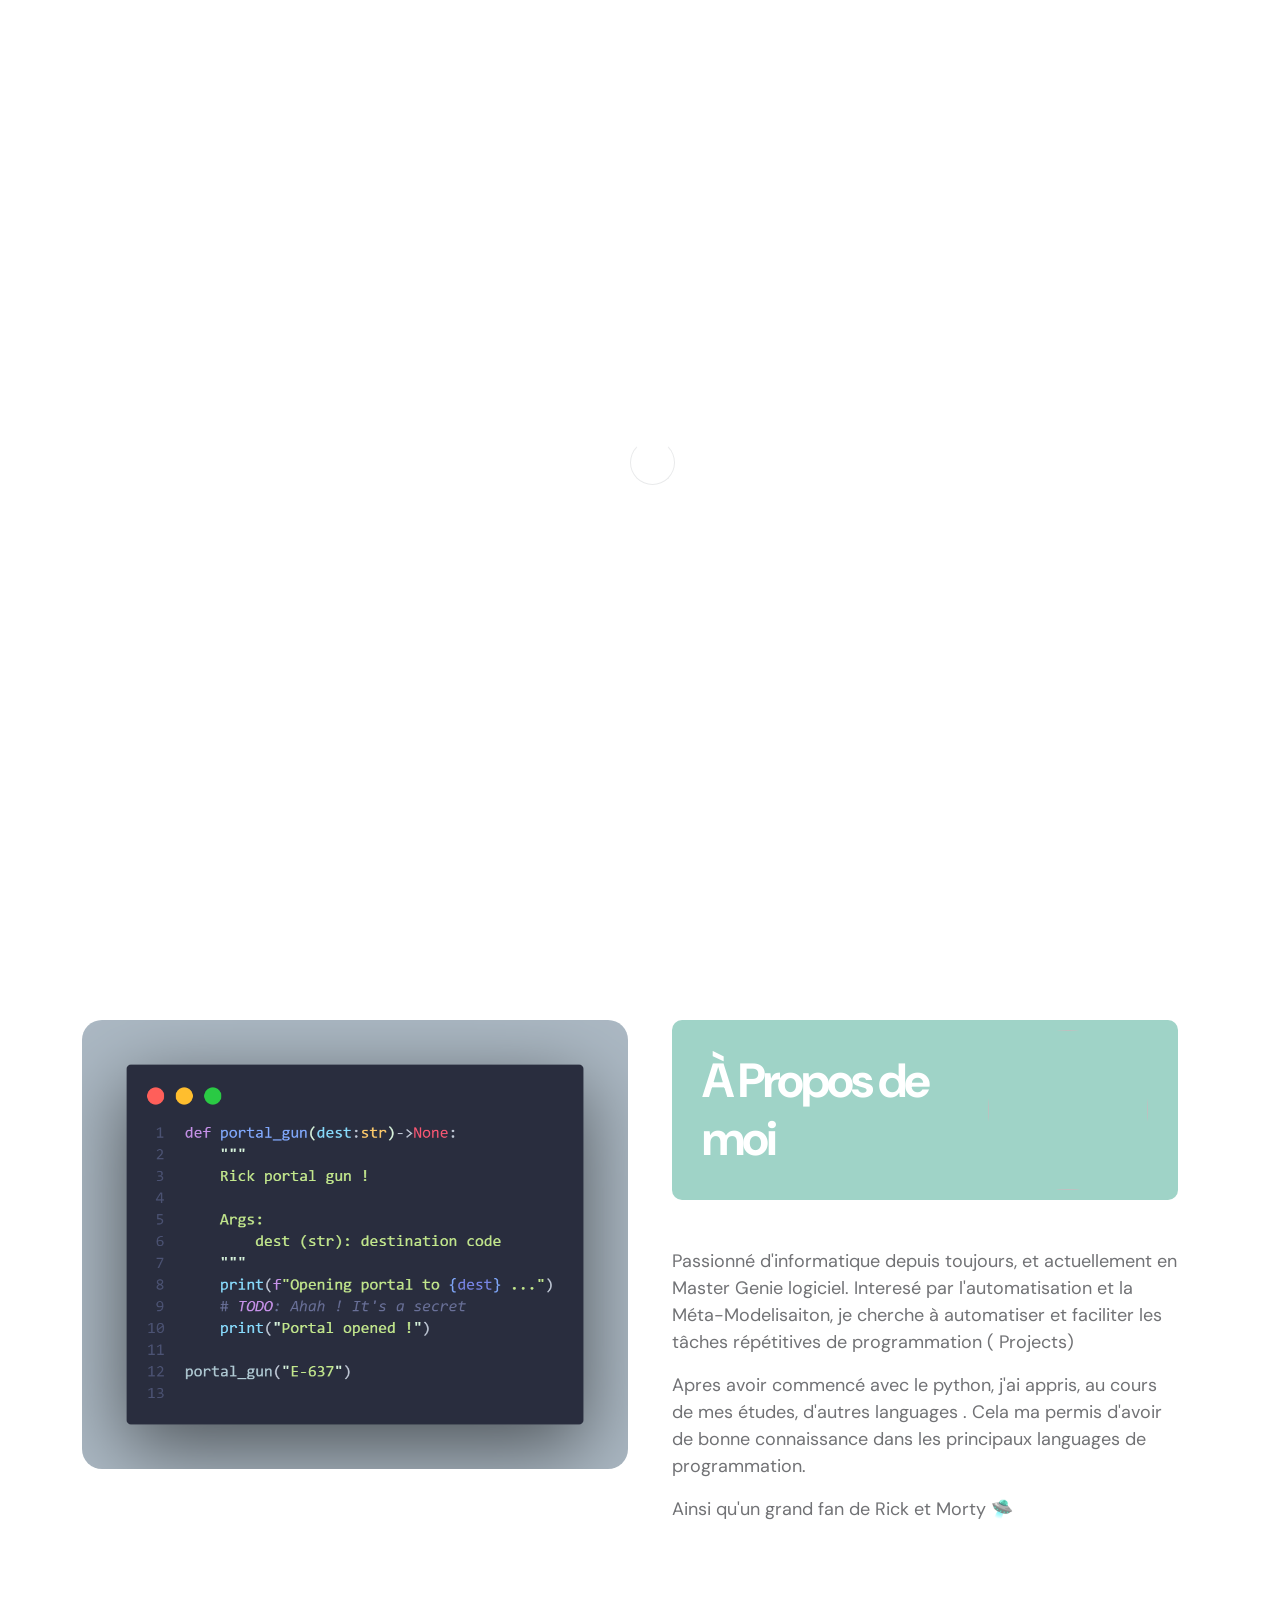
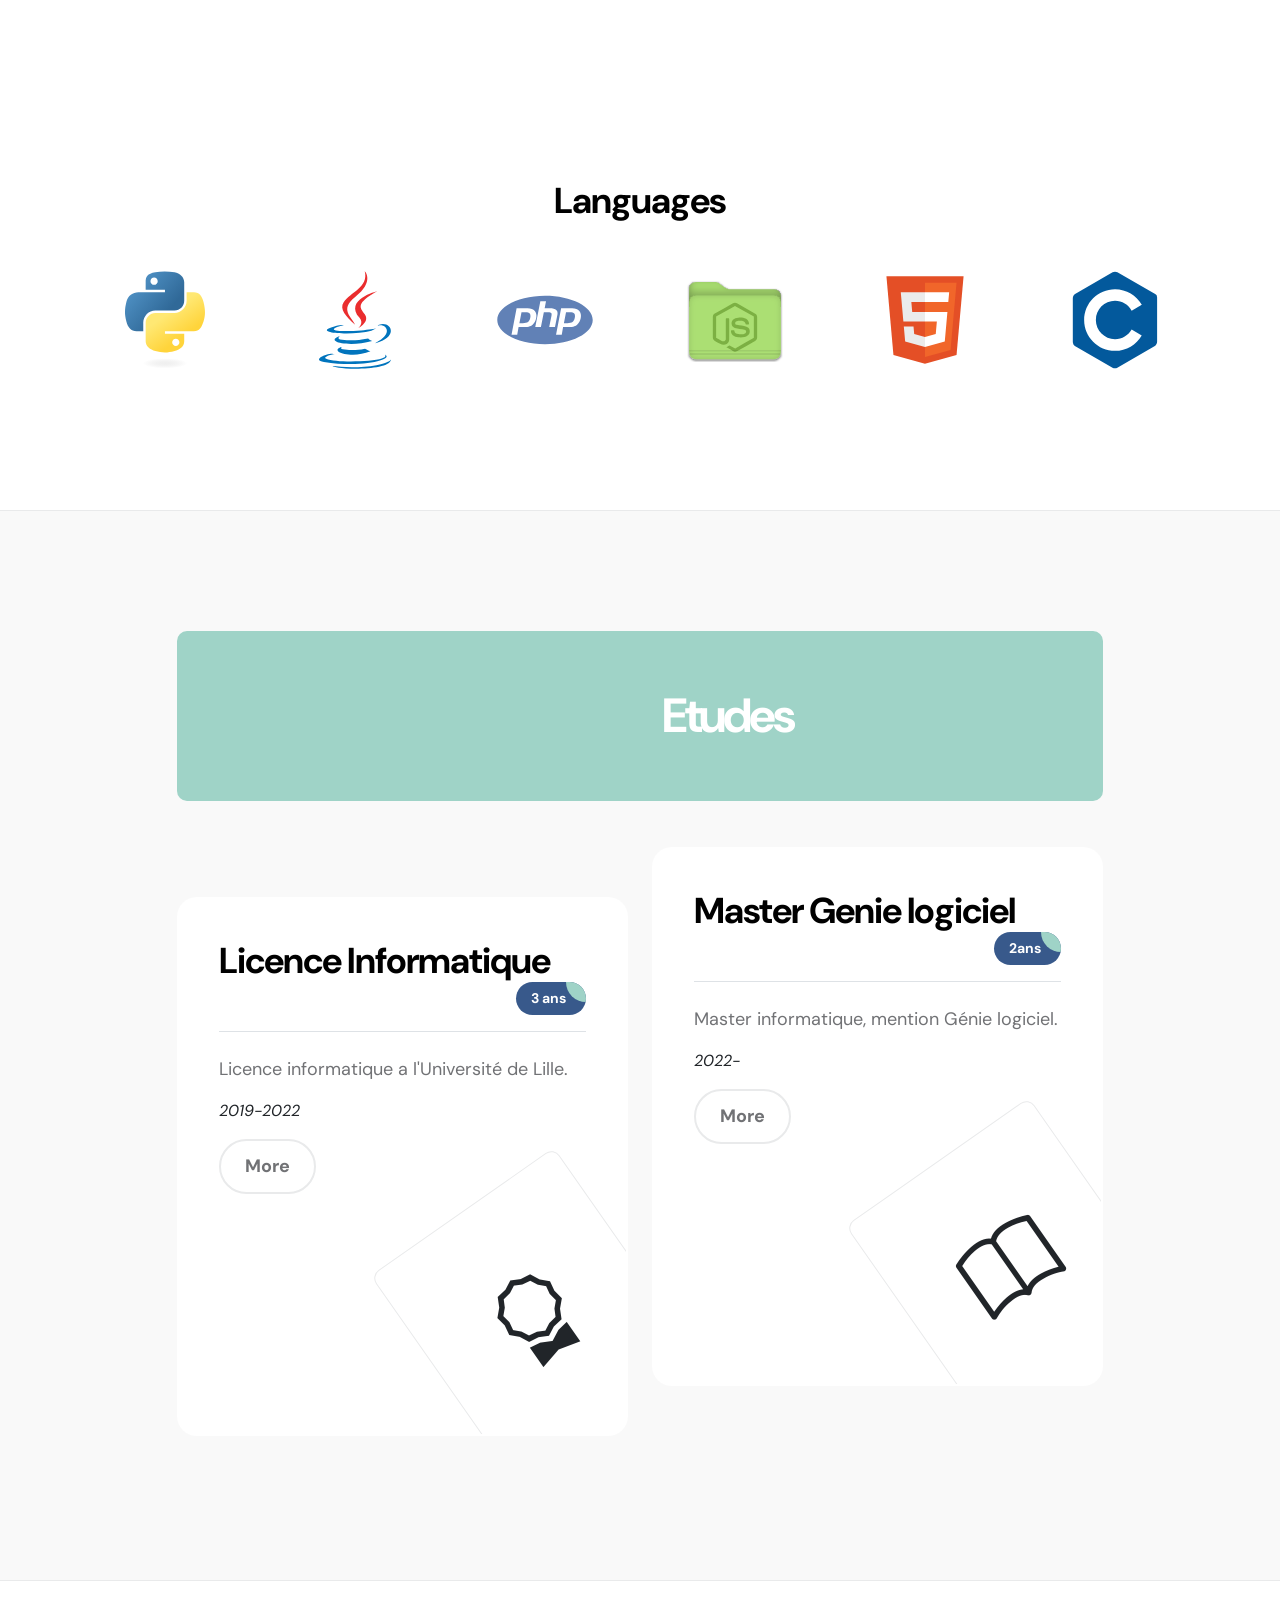
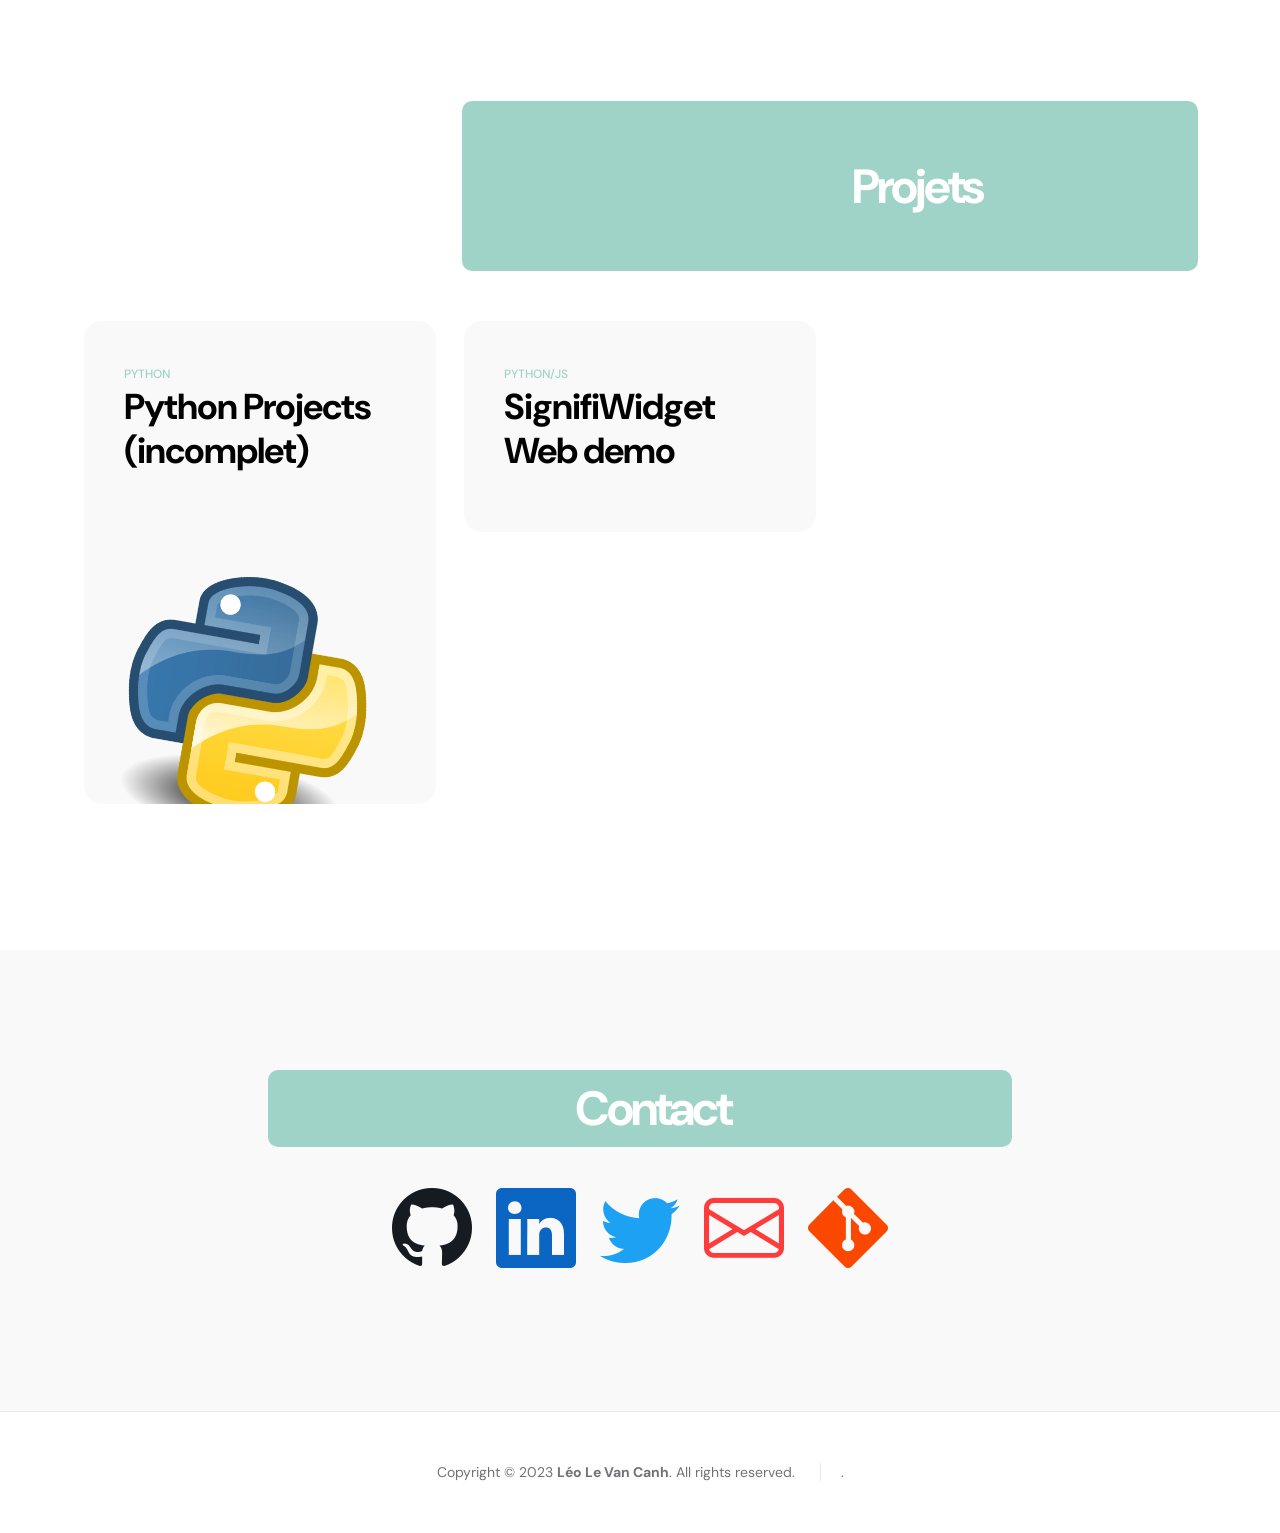
==== index.html @ 109c87d4 "Update index.html" ====
<!doctype html>
<html lang="en">

<head>
    <meta charset="utf-8">
    <meta name="viewport" content="width=device-width, initial-scale=1">

    <meta name="description" content="">
    <meta name="author" content="TemplateMo">

    <title>📁 Portfolio</title>

    <!-- CSS FILES -->
    <link rel="preconnect" href="https://fonts.googleapis.com">

    <link rel="preconnect" href="https://fonts.gstatic.com" crossorigin>

    <link href="https://fonts.googleapis.com/css2?family=DM+Sans:wght@400;500;700&display=swap" rel="stylesheet">

    <link href="css/bootstrap.min.css" rel="stylesheet">

    <link href="css/bootstrap-icons.css" rel="stylesheet">

    <link href="css/magnific-popup.css" rel="stylesheet">

    <link href="css/style.css" rel="stylesheet">
    <script src="https://unpkg.com/@lottiefiles/lottie-player@latest/dist/lottie-player.js"></script>
</head>

<body>

    <section class="preloader">
        <div class="spinner">
            <span class="spinner-rotate"></span>
        </div>
    </section>

    <nav class="navbar navbar-expand-lg">
        <div class="container">

            <button class="navbar-toggler" type="button" data-bs-toggle="collapse" data-bs-target="#navbarNav" aria-controls="navbarNav" aria-expanded="false" aria-label="Toggle navigation">
                    <span class="navbar-toggler-icon"></span>
                </button>

            <a href="index.html" class="navbar-brand mx-auto mx-lg-0 page-logo"><img src="https://www.gravatar.com/avatar/8f701a43a7a47f1416ec24fc0ab1fc11" /></a>

            <div class="d-flex align-items-center d-lg-none">
                <a class="custom-btn btn" href="#section_5">
                        leolvcdb@gmail.com
                    </a>
            </div>

            <div class="collapse navbar-collapse" id="navbarNav">
                <ul class="navbar-nav ms-lg-5">
                    <li class="nav-item">
                        <a class="nav-link click-scroll" href="#section_1">Home</a>
                    </li>

                    <li class="nav-item">
                        <a class="nav-link click-scroll" href="#section_2">About</a>
                    </li>

                    <li class="nav-item">
                        <a class="nav-link click-scroll" href="#section_3">Studies</a>
                    </li>

                    <li class="nav-item">
                        <a class="nav-link click-scroll" href="#section_4">Projects</a>
                    </li>

                    <li class="nav-item">
                        <a class="nav-link click-scroll" href="#section_5">Contact</a>
                    </li>
                </ul>

                <div class="d-lg-flex align-items-center d-none ms-auto">
                    <a class="custom-btn btn" href="#section_5">
                            leolvcdb@gmail.com
                        </a>
                </div>
            </div>

        </div>
    </nav>

    <main>

        <section class="hero d-flex flex-column justify-content-center align-items-center" id="section_1">
            <div class="container">
                <div class="row">

                    <div class="col-lg-7 col-12">
                        <div class="hero-text">
                            <div class="hero-title-wrap d-flex align-items-center mb-4">
                                <lottie-player src="https://assets6.lottiefiles.com/packages/lf20_3vbOcw.json" background="transparent" speed="1" style="width: 300px; height: 300px;" loop autoplay></lottie-player>

                                <h1 class="hero-title ms-3 mb-0">Hello !</h1>
                            </div>

                            <h2 class="mb-4">Bienvenu sur mon portfolio</h2>
                        </div>
                    </div>

                </div>
            </div>
            <a class="position-absolute bottom-0" href="#section_2">
                <lottie-player src="https://assets8.lottiefiles.com/packages/lf20_uxud7cot.json" background="transparent" speed="1" style="width: 200px; height: 200px;" loop autoplay></lottie-player>
            </a>
            <svg xmlns="http://www.w3.org/2000/svg" viewBox="0 0 1440 320"><path fill="#38598b" fill-opacity="1" d="M0,160L24,160C48,160,96,160,144,138.7C192,117,240,75,288,64C336,53,384,75,432,106.7C480,139,528,181,576,208C624,235,672,245,720,240C768,235,816,213,864,186.7C912,160,960,128,1008,133.3C1056,139,1104,181,1152,202.7C1200,224,1248,224,1296,197.3C1344,171,1392,117,1416,90.7L1440,64L1440,0L1416,0C1392,0,1344,0,1296,0C1248,0,1200,0,1152,0C1104,0,1056,0,1008,0C960,0,912,0,864,0C816,0,768,0,720,0C672,0,624,0,576,0C528,0,480,0,432,0C384,0,336,0,288,0C240,0,192,0,144,0C96,0,48,0,24,0L0,0Z"></path></svg>
        </section>


        <section class="about section-padding" id="section_2">
            <div class="container">
                <div class="row">

                    <div class="col-lg-6 col-12">
                        <img src="images/codeSample.png" class="about-image img-fluid" alt="">
                    </div>

                    <div class="col-lg-6 col-12 mt-5 mt-lg-0">
                        <div class="about-thumb">

                            <div class="section-title-wrap d-flex justify-content-end align-items-center mb-4">
                                <h2 class="text-white me-4 mb-0">À Propos de moi</h2>

                                <img src="https://www.gravatar.com/avatar/8f701a43a7a47f1416ec24fc0ab1fc11?s=160" class="avatar-image img-fluid" alt="">
                            </div>

                            <h3 class="pt-2 mb-3"></h3>

                            <p>Passionné d'informatique depuis toujours, et actuellement en Master Genie logiciel. Interesé par l'automatisation et la Méta-Modelisaiton, je cherche à automatiser et faciliter les tâches répétitives de programmation ( <a href="#section_4">Projects</a>) </p>

                            <p>Apres avoir commencé avec le python, j'ai appris, au cours de mes études, d'autres languages . Cela ma permis d'avoir de bonne connaissance dans les principaux languages de programmation.</p>

                            <p>Ainsi qu'un grand fan de Rick et Morty 🛸</p>
                        </div>
                    </div>

                </div>
            </div>
        </section>

        <section class="clients section-padding">
            <div class="container">
                <div class="row align-items-center">

                    <div class="col-lg-12 col-12">
                        <h3 class="text-center mb-5">Languages</h3>
                    </div>

                    <div class="col-lg-2 col-4 ms-auto clients-item-height">
                        <img src="images/clients/cachet.svg" class="clients-image img-fluid" alt="">
                    </div>

                    <div class="col-lg-2 col-4 clients-item-height">
                        <img src="images/clients/guitar-center.svg" class="clients-image img-fluid" alt="">
                    </div>

                    <div class="col-lg-2 col-4 clients-item-height">
                        <img src="images/clients/tokico.svg" class="clients-image img-fluid" alt="">
                    </div>

                    <div class="col-lg-2 col-4 clients-item-height">
                        <img src="images/clients/shopify.svg" class="clients-image img-fluid" alt="">
                    </div>
                    <div class="col-lg-2 col-4 clients-item-height">
                        <img src="images/clients/html.svg" class="clients-image img-fluid" alt="">
                    </div>

                    <div class="col-lg-2 col-4 me-auto clients-item-height">
                        <img src="images/clients/profil-rejser.svg" class="clients-image img-fluid" alt="">
                    </div>

                </div>
            </div>
        </section>


        <section class="services section-padding" id="section_3">
            <div class="container">
                <div class="row">

                    <div class="col-lg-10 col-12 mx-auto">
                        <div class="section-title-wrap d-flex justify-content-center align-items-center mb-5">
                            <lottie-player src="https://assets5.lottiefiles.com/packages/lf20_szrbrL.json" background="transparent" speed="1" style="width: 150px; height: 150px;" loop autoplay></lottie-player>

                            <h2 class="text-white ms-4 mb-0">Etudes</h2>
                        </div>

                        <div class="row pt-lg-5">
                            <div class="col-lg-6 col-12">
                                <div class="services-thumb">
                                    <div class="d-flex flex-wrap align-items-center border-bottom mb-4 pb-3">
                                        <h3 class="mb-0">Licence Informatique</h3>

                                        <div class="services-price-wrap ms-auto">
                                            <p class="services-price-text mb-0">3 ans</p>
                                            <div class="services-price-overlay"></div>
                                        </div>
                                    </div>

                                    <p>Licence informatique a l'Université de Lille. </p><i>2019-2022</i>
                                    <br/>
                                    <a href="https://sciences-technologies.univ-lille.fr/informatique/formation/licence/licence-informatique/" class="custom-btn custom-border-btn btn mt-3">More</a>

                                    <div class="services-icon-wrap d-flex justify-content-center align-items-center">
                                        <i class="services-icon bi bi-award"></i>
                                    </div>
                                </div>
                            </div>

                            <div class="col-lg-6 col-12">
                                <div class="services-thumb services-thumb-up">
                                    <div class="d-flex flex-wrap align-items-center border-bottom mb-4 pb-3">
                                        <h3 class="mb-0">Master Genie logiciel</h3>

                                        <div class="services-price-wrap ms-auto">
                                            <p class="services-price-text mb-0">2ans</p>
                                            <div class="services-price-overlay"></div>
                                        </div>
                                    </div>

                                    <p>Master informatique, mention Génie logiciel.</p> <i>2022-</i>
                                    <br/>
                                    <a href="https://www.univ-lille.fr/formations/fr-00002037" class="custom-btn custom-border-btn btn mt-3">More</a>

                                    <div class="services-icon-wrap d-flex justify-content-center align-items-center">
                                        <i class="services-icon bi bi-book"></i>
                                    </div>
                                </div>
                            </div>
                        </div>
                    </div>
                </div>
            </div>
        </section>


        <section class="projects section-padding" id="section_4">
            <div class="container">
                <div class="row">

                    <div class="col-lg-8 col-md-8 col-12 ms-auto">
                        <div class="section-title-wrap d-flex justify-content-center align-items-center mb-4">
                            <lottie-player src="https://assets3.lottiefiles.com/private_files/lf30_zdkoi7jh.json" background="transparent" speed="1" style="width: 150px; height: 150px;" loop autoplay></lottie-player>
                            <h2 class="text-white ms-4 mb-0">Projets</h2>
                        </div>
                    </div>

                    <div class="clearfix"></div>

                    <div class="col-lg-4 col-md-6 col-12">
                        <div class="projects-thumb">
                            <div class="projects-info">
                                <small class="projects-tag">Python</small>

                                <h3 class="projects-title">Python Projects (incomplet)</h3>
                            </div>

                            <a href="https://github.com/Rouxhero/all_Python" class="popup-image">
                                <img src="images/projects/pythonC.png" class="projects-image img-fluid" alt="">
                            </a>
                        </div>
                    </div>

                    <div class="col-lg-4 col-md-6 col-12">
                        <div class="projects-thumb">
                            <div class="projects-info">
                                <small class="projects-tag">Python/JS</small>

                                <h3 class="projects-title">SignifiWidget Web demo</h3>
                            </div>

                            <a href="https://expe.lille.inria.fr/signifidgets/" target="_blank" class="popup-image">
                                <img src="https://pyodide.org/en/stable/_static/pyodide-logo.png" class="projects-image img-fluid" alt="">
                            </a>
                        </div>
                    </div>

                    <!-- <div class="col-lg-4 col-md-6 col-12">
                        <div class="projects-thumb">
                            <div class="projects-info">
                                <small class="projects-tag">Website</small>

                                <h3 class="projects-title">Polo</h3>
                            </div>

                            <a href="images/projects/true-agency-9Bjog5FZ-oc-unsplash.jpg" class="popup-image">
                                <img src="images/projects/true-agency-9Bjog5FZ-oc-unsplash.jpg" class="projects-image img-fluid" alt="">
                            </a>
                        </div>
                    </div> -->

                </div>
            </div>
        </section>

        <section class="contact section-padding" id="section_5">


            <div class="container social-section">
                <div class="col-lg-8 col-md-8 col-12 ">
                    <div class="section-title-wrap d-flex justify-content-center align-items-center mb-4">
                        <h2 class="text-white ms-4 mb-0">Contact</h2>
                    </div>
                </div>
                <div class="row align-items-center">

                    <div class="col-lg-2 col-4 ms-auto social-item-height">
                        <a href="https://github.com/Rouxhero/" style="color: #161b22;"><i class="bi bi-github"></i></a>
                    </div>

                    <div class="col-lg-2 col-4 social-item-height">
                        <a href="https://www.linkedin.com/in/l%C3%A9o-le-van-canh-dit-ban-19519815a/" style="color: #0a66c2;"><i class="bi bi-linkedin"></i></a>
                    </div>

                    <div class="col-lg-2 col-4 social-item-height">
                        <a href="https://twitter.com/LeoLvcdb" style="color: #1da1f2;"><i class="bi bi-twitter"></i></a>
                    </div>

                    <div class="col-lg-2 col-4 social-item-height">
                        <a href="mailto:leolvcdb@gmail.com" style="color: #ff3c3c;"><i class="bi bi-envelope"></i></a>
                    </div>
                    <div class="col-lg-2 col-4 me-auto social-item-height">
                        <a href="https://gitlab.com/Rouxhero" style="color: #fb4800;"><i class="bi bi-git"></i></a>
                    </div>

                </div>
            </div>
        </section>

    </main>

    <footer class="site-footer">
        <div class="container">
            <div class="row">

                <div class="col-lg-12 col-12">
                    <div class="copyright-text-wrap">
                        <p class="mb-0">
                            <span class="copyright-text">Copyright © 2023 <a href="#">Léo Le Van Canh</a>. All rights reserved.</span>.
                        </p>
                    </div>
                </div>

            </div>
        </div>
    </footer>

    <!-- JAVASCRIPT FILES -->
    <script src="js/jquery.min.js"></script>
    <script src="js/bootstrap.min.js"></script>
    <script src="js/jquery.sticky.js"></script>
    <script src="js/click-scroll.js"></script>
    <script src="js/jquery.magnific-popup.min.js"></script>
    <script src="js/magnific-popup-options.js"></script>
    <script src="js/custom.js"></script>

</body>

</html>
---- css/style.css ----
/*

TemplateMo 578 First Portfolio

https://templatemo.com/tm-578-first-portfolio

*/


/*---------------------------------------
  CUSTOM PROPERTIES ( VARIABLES )             
-----------------------------------------*/

:root {
    --white-color: #ffffff;
    --primary-color: #38598b;
    --secondary-color: #9fd3c7;
    --section-bg-color: #f9f9f9;
    --dark-color: #000000;
    --p-color: #717275;
    --border-color: #e9eaeb;
    --featured-border-color: #727aab;
    --body-font-family: 'DM Sans', sans-serif;
    --h1-font-size: 62px;
    --h2-font-size: 48px;
    --h3-font-size: 36px;
    --h4-font-size: 32px;
    --h5-font-size: 24px;
    --h6-font-size: 22px;
    --p-font-size: 18px;
    --menu-font-size: 12px;
    --copyright-font-size: 14px;
    --border-radius-large: 100px;
    --border-radius-medium: 20px;
    --border-radius-small: 10px;
    --font-weight-normal: 400;
    --font-weight-medium: 500;
    --font-weight-bold: 700;
}

body {
    background: var(--white-color);
    font-family: var(--body-font-family);
}


/*---------------------------------------
  TYPOGRAPHY               
-----------------------------------------*/

h2,
h3,
h4,
h5,
h6 {
    color: var(--dark-color);
}

h1,
h2,
h3,
h4,
h5,
h6 {
    font-weight: var(--font-weight-bold);
    letter-spacing: -1px;
}

h1 {
    font-size: var(--h1-font-size);
    letter-spacing: -3px;
}

h2 {
    font-size: var(--h2-font-size);
    color: var(--secondary-color);
    letter-spacing: -3px;
}

h3 {
    font-size: var(--h3-font-size);
}

h4 {
    font-size: var(--h4-font-size);
}

h5 {
    font-size: var(--h5-font-size);
    line-height: normal;
}

h6 {
    font-size: var(--h6-font-size);
}

p {
    color: var(--p-color);
    font-size: var(--p-font-size);
    font-weight: var(--font-weight-normal);
}

ul li {
    color: var(--p-color);
    font-size: var(--p-font-size);
    font-weight: var(--font-weight-normal);
}

a,
button {
    touch-action: manipulation;
    transition: all 0.3s;
}

a {
    color: var(--p-color);
    text-decoration: none;
}

a:hover {
    color: var(--secondary-color);
}

::selection {
    background: var(--secondary-color);
    color: var(--white-color);
}

::-moz-selection {
    background: var(--secondary-color);
    color: var(--white-color);
}

.section-padding {
    padding-top: 120px;
    padding-bottom: 120px;
}

b,
strong {
    font-weight: var(--font-weight-bold);
}

.section-title-wrap {
    background: var(--secondary-color);
    border-radius: var(--border-radius-small);
    padding: 10px 30px;
}


/*---------------------------------------
  AVATAR IMAGE               
-----------------------------------------*/

.avatar-image {
    border-radius: var(--border-radius-large);
    width: 160px;
    height: 160px;
    object-fit: cover;
}

.avatar-image-large {
    width: 90.4px;
    height: 90.4px;
}


/*---------------------------------------
  PRE LOADER               
-----------------------------------------*/

.preloader {
    position: fixed;
    top: 0;
    left: 0;
    width: 100%;
    height: 100%;
    z-index: 99999;
    display: flex;
    flex-flow: row nowrap;
    justify-content: center;
    align-items: center;
    background: none repeat scroll 0 0 var(--white-color);
}

.spinner {
    border: 1px solid transparent;
    border-radius: var(--border-radius-small);
    position: relative;
}

.spinner:before {
    content: '';
    box-sizing: border-box;
    position: absolute;
    top: 50%;
    left: 50%;
    width: 45px;
    height: 45px;
    margin-top: -10px;
    margin-left: -10px;
    border-radius: 50%;
    border: 1px solid var(--border-color);
    border-top-color: var(--white-color);
    animation: spinner .9s linear infinite;
}

@-webkit-@keyframes spinner {
    to {
        transform: rotate(360deg);
    }
}

@keyframes spinner {
    to {
        transform: rotate(360deg);
    }
}


/*---------------------------------------
  CUSTOM ICON               
-----------------------------------------*/

.navbar-icon {
    background: var(--white-color);
    border-radius: var(--border-radius-large);
    color: var(--dark-color);
    width: 47px;
    height: 47px;
    line-height: 47px;
    text-align: center;
}

.is-sticky .navbar-icon {
    background: var(--secondary-color);
    color: var(--white-color);
}

.form-check-icon {
    color: var(--secondary-color);
}


/*---------------------------------------
  CUSTOM BUTTON               
-----------------------------------------*/

.custom-btn,
.navbar .custom-btn {
    font-size: var(--p-font-size);
    font-weight: var(--font-weight-bold);
}

.navbar .custom-btn {
    background: transparent;
    border-width: 2px;
    border-style: solid;
    border-color: var(--white-color);
    color: var(--white-color);
    padding: 8px 22px;
}

.navbar .custom-btn:hover {
    background: var(--white-color);
    border-color: transparent;
    color: var(--secondary-color);
}

.custom-btn {
    background: var(--secondary-color);
    border-radius: var(--border-radius-large);
    color: var(--white-color);
    font-weight: var(--font-weight-bold);
    padding: 12px 24px;
}

.custom-btn:hover {
    background: var(--primary-color);
    box-shadow: 0 1rem 3rem rgba(0, 0, 0, .175);
    color: var(--white-color);
}

.custom-border-btn {
    background: transparent;
    border: 2px solid var(--border-color);
    color: var(--p-color);
}

.custom-border-btn:hover {
    background: var(--secondary-color);
    border-color: var(--secondary-color);
    color: var(--white-color);
}

.custom-link {
    background-color: var(--primary-color);
}

.custom-link:hover {
    background-color: var(--secondary-color);
}


/*---------------------------------------
  NAVIGATION              
-----------------------------------------*/

.sticky-wrapper {
    position: relative;
    z-index: 222;
    height: auto !important;
}

.is-sticky,
.is-sticky .navbar .container {
    background: var(--white-color);
    box-shadow: 0 1rem 3rem rgb(0 0 0 / 18%);
}

.is-sticky .navbar-brand,
.is-sticky .navbar-brand:hover {
    color: var(--dark-color);
}

.is-sticky .navbar-nav .nav-link {
    color: var(--p-color);
}

.is-sticky .navbar .custom-btn {
    border-color: var(--secondary-color);
    color: var(--secondary-color);
}

.is-sticky .navbar .custom-btn:hover {
    background: var(--secondary-color);
    color: var(--white-color);
}

.navbar {
    background: transparent;
    position: absolute;
    z-index: 9;
    right: 0;
    left: 0;
    transition: all 0.3s;
    padding-top: 15px;
    padding-bottom: 0;
}

.navbar .container {
    border-radius: var(--border-radius-small);
    padding: 10px 25px;
}

.navbar-brand {
    font-size: var(--h4-font-size);
    font-weight: var(--font-weight-bold);
}

.navbar-brand,
.navbar-brand:hover {
    color: var(--white-color);
}

.navbar-expand-lg .navbar-nav .nav-link {
    padding-right: 0;
    padding-left: 0;
    margin-right: 20px;
    margin-left: 20px;
}

.navbar-nav .nav-link {
    display: inline-block;
    color: var(--section-bg-color);
    font-size: var(--menu-font-size);
    font-weight: var(--font-weight-medium);
    text-transform: uppercase;
    position: relative;
    padding-top: 15px;
    padding-bottom: 15px;
}

.navbar-nav .nav-link::after {
    content: "";
    background: transparent;
    position: absolute;
    bottom: 6px;
    right: 0;
    left: 0;
    width: 100%;
    height: 2px;
}

.navbar-nav .nav-link.active::after,
.navbar-nav .nav-link:hover::after {
    background: var(--secondary-color);
}

.navbar-nav .nav-link.active,
.navbar-nav .nav-link:hover {
    color: var(--secondary-color);
}

.navbar-toggler {
    border: 0;
    padding: 0;
    cursor: pointer;
    margin: 0;
    width: 30px;
    height: 35px;
    outline: none;
}

.navbar-toggler:focus {
    outline: none;
    box-shadow: none;
}

.navbar-toggler[aria-expanded="true"] .navbar-toggler-icon {
    background: transparent;
}

.navbar-toggler[aria-expanded="true"] .navbar-toggler-icon:before,
.navbar-toggler[aria-expanded="true"] .navbar-toggler-icon:after {
    transition: top 300ms 50ms ease, -webkit-transform 300ms 350ms ease;
    transition: top 300ms 50ms ease, transform 300ms 350ms ease;
    transition: top 300ms 50ms ease, transform 300ms 350ms ease, -webkit-transform 300ms 350ms ease;
    top: 0;
}

.navbar-toggler[aria-expanded="true"] .navbar-toggler-icon:before {
    transform: rotate(45deg);
}

.navbar-toggler[aria-expanded="true"] .navbar-toggler-icon:after {
    transform: rotate(-45deg);
}

.navbar-toggler .navbar-toggler-icon {
    background: var(--white-color);
    transition: background 10ms 300ms ease;
    display: block;
    width: 30px;
    height: 2px;
    position: relative;
}

.navbar-toggler .navbar-toggler-icon:before,
.navbar-toggler .navbar-toggler-icon:after {
    transition: top 300ms 350ms ease, -webkit-transform 300ms 50ms ease;
    transition: top 300ms 350ms ease, transform 300ms 50ms ease;
    transition: top 300ms 350ms ease, transform 300ms 50ms ease, -webkit-transform 300ms 50ms ease;
    position: absolute;
    right: 0;
    left: 0;
    background: var(--white-color);
    width: 30px;
    height: 2px;
    content: '';
}

.navbar-toggler .navbar-toggler-icon::before {
    top: -8px;
}

.navbar-toggler .navbar-toggler-icon::after {
    top: 8px;
}


/*---------------------------------------
  HERO              
-----------------------------------------*/

.hero {
    background: var(--secondary-color);
    position: relative;
    overflow: hidden;
    padding-top: 330px;
    padding-bottom: 330px;
}

@media screen and (min-width: 991px) {
    .hero {
        height: 60vh;
    }
}

.hero-title,
.hero h2 {
    background: var(--white-color);
    box-shadow: 0 1rem 3rem rgba(0, 0, 0, .175);
    border-radius: var(--border-radius-large);
    display: inline-block;
    padding: 8px 24px;
}

.hero-title {
    font-size: 44px;
}

.hero h2 {
    font-size: 38px;
}

.hero-text {
    position: relative;
    z-index: 22;
    top: 70px;
}

.hero-image-wrap {
    background: var(--white-color);
    border-radius: 100%;
    width: 350px;
    height: 350px;
    position: absolute;
    z-index: 22;
    top: -50px;
    right: 0;
    left: 0;
    margin: auto;
    pointer-events: none;
}

.hero-image {
    position: absolute;
    z-index: 22;
    top: 0;
    width: 100%;
    min-width: 550px;
}

.hero svg {
    position: absolute;
    z-index: 2;
    bottom: 0;
    right: 0;
    left: 0;
    overflow: hidden;
    height: 100%;
    pointer-events: none;
}


/*---------------------------------------
  ABOUT              
-----------------------------------------*/

.profile-thumb {
    border: 1px solid var(--border-color);
    border-radius: var(--border-radius-medium);
    position: relative;
    overflow: hidden;
}

.profile-title {
    border-bottom: 1px solid var(--border-color);
    padding: 15px 30px;
}

.profile-small-title {
    border-right: 1px solid var(--border-color);
    color: var(--secondary-color);
    font-weight: var(--font-weight-bold);
    min-width: 140px;
    margin-right: 10px;
    padding: 13px 30px;
    display: inline-block;
}

.profile-body p {
    margin-bottom: 0;
}

.profile-body p:nth-of-type(even) {
    background: var(--white-color);
}

.about-image {
    border-radius: var(--border-radius-medium);
}

.about-thumb {
    padding-right: 20px;
    padding-left: 20px;
}


/*---------------------------------------
  FEATURED              
-----------------------------------------*/

.featured-numbers {
    font-size: var(--h1-font-size);
    line-height: normal;
    display: block;
}

.featured-text {
    color: var(--secondary-color);
}

.featured-border-bottom {
    border-bottom: 1px solid var(--border-color);
}

.featured-border-start {
    border-left: 1px solid var(--border-color);
}


/*---------------------------------------
  CLIENTS              
-----------------------------------------*/

.clients-item-height {
    height: 120px;
}

.clients-image {
    display: block;
    max-width: 100px;
    margin: auto;
    transition: all ease 0.2s;
}

.clients-image:hover {
    transform: scale(1.3);
}


/*---------------------------------------
  SERVICES              
-----------------------------------------*/

.services,
.featured {
    background: var(--section-bg-color);
    border-top: 1px solid var(--border-color);
    border-bottom: 1px solid var(--border-color);
}

.services-thumb {
    background: var(--white-color);
    border: 2px solid transparent;
    border-radius: var(--border-radius-medium);
    position: relative;
    overflow: hidden;
    margin-bottom: 24px;
    padding: 40px 40px 240px 40px;
    transition: all 0.5s;
}

.services-thumb-up {
    position: relative;
    bottom: 50px;
    margin-bottom: -50px;
}

.services-thumb:hover {
    border: 2px solid var(--secondary-color);
    box-shadow: 0 1rem 3rem rgba(0, 0, 0, .175);
}

.services-thumb:hover .services-icon-wrap {
    background: var(--secondary-color);
    border-color: var(--secondary-color);
    color: var(--white-color);
}

.services-icon-wrap {
    border: 1px solid var(--border-color);
    border-radius: var(--border-radius-small);
    position: absolute;
    bottom: 0;
    right: 0;
    width: 50%;
    height: 55%;
    transform: rotate(-35deg) translateY(55px);
    transition: all ease 0.5s;
}

.services-icon {
    font-size: 90px;
    position: relative;
    bottom: 15px;
}

.services-thumb:hover .services-price-wrap {
    background: var(--secondary-color);
}

.services-thumb:hover .services-price-overlay {
    background: var(--primary-color);
}

.services-price-wrap {
    background: var(--primary-color);
    border-radius: var(--border-radius-medium);
    position: relative;
    overflow: hidden;
    padding: 6px 20px 6px 15px;
    transition: all ease 0.5s;
}

.services-price-text {
    color: var(--white-color);
    font-size: var(--copyright-font-size);
    font-weight: var(--font-weight-bold);
}

.services-price-overlay {
    background: var(--secondary-color);
    border-bottom-left-radius: 100%;
    position: absolute;
    top: 0;
    right: 0;
    width: 20px;
    height: 20px;
    pointer-events: none;
}


/*---------------------------------------
  PROJECTS              
-----------------------------------------*/

.projects-thumb {
    background: var(--section-bg-color);
    border: 2px solid var(--white-color);
    border-radius: var(--border-radius-medium);
    position: relative;
    overflow: hidden;
    margin-top: 24px;
    margin-bottom: 24px;
    padding: 40px;
    transition: all ease 0.5s;
}

.projects-thumb:hover {
    border-color: var(--secondary-color);
}

.projects-thumb:hover .projects-image,
.projects-thumb:focus .projects-image {
    transform: rotate(0) translateY(0);
}

.projects-thumb .popup-image {
    display: block;
    width: 100%;
    height: 100%;
}

.projects-image {
    border-radius: var(--border-radius-medium);
    display: block;
    width: 100%;
    transform: rotate(10deg) translateY(80px);
    transition: all ease 0.5s;
}

.projects-title {
    margin-bottom: 20px;
}

.projects-tag {
    font-size: var(--menu-font-size);
    font-weight: var(--font-weight-medium);
    color: var(--secondary-color);
    text-transform: uppercase;
    margin-bottom: 5px;
}


/*---------------------------------------
  CONTACT              
-----------------------------------------*/

.contact {
    background: var(--section-bg-color);
}

.contact-info {
    background: var(--white-color);
    border-top-right-radius: var(--border-radius-small);
    border-bottom-right-radius: var(--border-radius-small);
    padding: 60px 30px 30px 30px;
    height: 100%;
}

.contact-info-border-start {
    border-right: 1px solid var(--border-color);
    border-radius: var(--border-radius-small) 0 0 var(--border-radius-small);
}

.contact-form {
    margin-left: 10px;
}


/*---------------------------------------
  CUSTOM FORM               
-----------------------------------------*/

.custom-form .form-control {
    background: var(--white-color);
    box-shadow: none;
    border: 2px solid var(--border-color);
    color: var(--p-color);
    margin-bottom: 24px;
    padding-top: 13px;
    padding-bottom: 13px;
    outline: none;
}

.form-floating>label {
    color: var(--p-color);
}

.form-check-inline {
    vertical-align: middle;
    width: 100%;
    position: relative;
    margin-right: 0;
    margin-top: 0;
    margin-bottom: 24px;
    padding: 0;
}

.custom-form .form-check-label {
    position: absolute;
    top: 50%;
    left: 50%;
    transform: translate(-50%, -50%);
    text-align: center;
}

.form-check-label-text {
    color: var(--p-color);
    display: block;
    font-size: copyright-font-size;
    margin-top: 5px;
}

.form-check-input[type=checkbox] {
    background: var(--white-color);
    border: 2px solid var(--border-color);
    box-shadow: none;
    outline: none;
    width: 100%;
    margin-top: 0;
    margin-left: 0;
    padding: 40px 50px;
}

.form-check-input:checked[type=checkbox] {
    background-image: none;
}

.form-check-input:hover,
.form-check-input:checked {
    background-color: transparent;
    border-color: var(--secondary-color);
}

.custom-form .form-control:hover,
.custom-form .form-control:focus {
    background: transparent;
    border-color: var(--secondary-color);
}

.custom-form .form-floating textarea {
    height: 150px;
}

.custom-form button[type="submit"] {
    background: var(--secondary-color);
    border: none;
    border-radius: var(--border-radius-large);
    color: var(--white-color);
    font-weight: var(--font-weight-bold);
    transition: all 0.3s;
    margin-bottom: 0;
}

.custom-form button[type="submit"]:hover,
.custom-form button[type="submit"]:focus {
    background: var(--primary-color);
    border-color: transparent;
}


/*---------------------------------------
  SITE FOOTER              
-----------------------------------------*/

.site-footer {
    border-top: 1px solid var(--border-color);
    padding-top: 50px;
    padding-bottom: 50px;
    text-align: center;
}

.site-footer-title {
    font-size: var(--menu-font-size);
    color: var(--dark-color);
    text-transform: uppercase;
}

.copyright-text-wrap p,
.copyright-text {
    font-size: var(--copyright-font-size);
}

.copyright-text {
    border-right: 1px solid var(--border-color);
    padding-right: 25px;
    margin-right: 20px;
}

.copyright-text-wrap a {
    font-weight: var(--font-weight-bold);
}

.footer-menu {
    margin: 0;
    padding: 0;
}

.footer-menu-item {
    list-style: none;
    display: inline-block;
    vertical-align: top;
}

.footer-menu-link {
    border: 1px solid var(--border-color);
    border-radius: var(--border-radius-medium);
    font-size: var(--copyright-font-size);
    font-weight: var(--font-weight-medium);
    display: inline-block;
    vertical-align: top;
    text-align: center;
    margin-right: 10px;
    margin-bottom: 10px;
    padding: 6px 14px;
    min-width: 70px;
}

.footer-menu-link:hover {
    background: var(--secondary-color);
    border-color: transparent;
    color: var(--white-color);
}


/*---------------------------------------
  SOCIAL ICON               
-----------------------------------------*/

.social-icon {
    margin: 0;
    padding: 0;
}

.social-icon-item {
    list-style: none;
    display: inline-block;
    vertical-align: top;
}

.social-icon-link {
    border: 1px solid var(--border-color);
    border-radius: var(--border-radius-large);
    font-size: var(--copyright-font-size);
    color: var(--dark-color);
    display: inline-block;
    vertical-align: top;
    margin: 2px 2px 5px 2px;
    width: 40px;
    height: 40px;
    line-height: 40px;
    text-align: center;
}

.social-icon-link:hover {
    background: var(--secondary-color);
    border-color: transparent;
    color: var(--white-color);
}


/*---------------------------------------
  RESPONSIVE STYLES               
-----------------------------------------*/

@media screen and (min-width: 1600px) {
    .hero {
        padding-top: 380px;
        padding-bottom: 380px;
    }
    .hero-image-wrap {
        top: -50px;
        width: 400px;
        height: 400px;
    }
    .hero-image {
        min-width: 650px;
    }
    .hero-title,
    .hero h2 {
        font-size: var(--h2-font-size);
    }
}

@media screen and (max-width: 991px) {
    h1 {
        font-size: 48px;
    }
    h2 {
        font-size: 36px;
    }
    h3 {
        font-size: 32px;
    }
    h4 {
        font-size: 28px;
    }
    h5 {
        font-size: 20px;
    }
    h6 {
        font-size: 18px;
    }
    .section-padding {
        padding-top: 80px;
        padding-bottom: 80px;
    }
    .custom-btn,
    .navbar .custom-btn {
        font-size: var(--copyright-text-font-size);
        padding: 8px 16px;
    }
    .navbar .container {
        background: var(--white-color);
    }
    .navbar-brand,
    .navbar-brand:hover {
        color: var(--dark-color);
    }
    .navbar-icon {
        background: var(--secondary-color);
        color: var(--white-color);
        width: 44px;
        height: 44px;
        line-height: 44px;
    }
    .navbar .custom-btn {
        border-color: var(--secondary-color);
        color: var(--secondary-color);
    }
    .navbar-toggler .navbar-toggler-icon,
    .navbar-toggler .navbar-toggler-icon:before,
    .navbar-toggler .navbar-toggler-icon:after {
        background: var(--dark-color);
    }
    .navbar-expand-lg .navbar-nav .nav-link {
        margin-left: 0;
    }
    .navbar-nav .nav-link {
        color: var(--p-color);
        padding-top: 10px;
        padding-bottom: 10px;
    }
    .hero {
        padding-top: 200px;
        padding-bottom: 400px;
    }
    .hero-text {
        top: 6rem;
        margin-bottom: 120px;
    }
    .about-thumb {
        padding-right: 0;
        padding-left: 0;
    }
    .about-numbers {
        font-size: 42px;
    }
    .services-thumb-up {
        bottom: 0;
        margin-bottom: 32px;
    }
    .services-thumb {
        margin-bottom: 32px;
        padding-bottom: 270px;
    }
    .services-icon-wrap {
        width: 45%;
        height: 60%;
    }
    .services .col-lg-10 .row .col-lg-6:last-child,
    .projects .col-lg-4:last-child {
        margin-bottom: 0;
    }
    .projects-thumb {
        margin-top: 0;
        margin-bottom: 32px;
    }
    .contact-info {
        border-radius: 0 0 var(--border-radius-small) var(--border-radius-small);
        padding: 40px 30px;
    }
    .contact-info-border-start {
        border-right: 0;
        border-bottom: 1px solid var(--border-color);
        border-radius: var(--border-radius-small) var(--border-radius-small) 0 0;
    }
}

@media screen and (max-width: 575px) {
    .navbar .container {
        margin-right: 12px;
        margin-left: 12px;
    }
}

@media screen and (max-width: 480px) {
    h1 {
        font-size: 40px;
    }
    h2 {
        font-size: 28px;
    }
    h3 {
        font-size: 26px;
    }
    h4 {
        font-size: 22px;
    }
    h5 {
        font-size: 20px;
    }
    .hero-title,
    .hero-text>h2 {
        font-size: 30px;
    }
    .hero-title {
        margin-left: -4rem!important;
    }
    .hero-text>h2 {
        margin-left: 1rem!important;
    }
    .custom-btn,
    .navbar .custom-btn {
        font-size: 13px;
        padding: 6px 12px;
    }
    .navbar-icon {
        font-size: var(--copyright-font-size);
        width: 35.5px;
        height: 35.5px;
        line-height: 35.5px;
    }
    .hero-image-wrap {
        width: 300px;
        height: 300px;
    }
    .hero-image {
        min-width: inherit;
    }
}

#section_1 {
    height: 100vh;
    width: 100%;
}

@media screen and (max-width: 480px) {
    .page-logo {
        display: none
    }
}

.social-item-height {
    display: block;
    width: fit-content;
    font-size: 5rem;
}

.social-section {
    display: flex;
    flex-direction: column;
    flex-wrap: nowrap;
    justify-content: center;
    align-items: center;
}
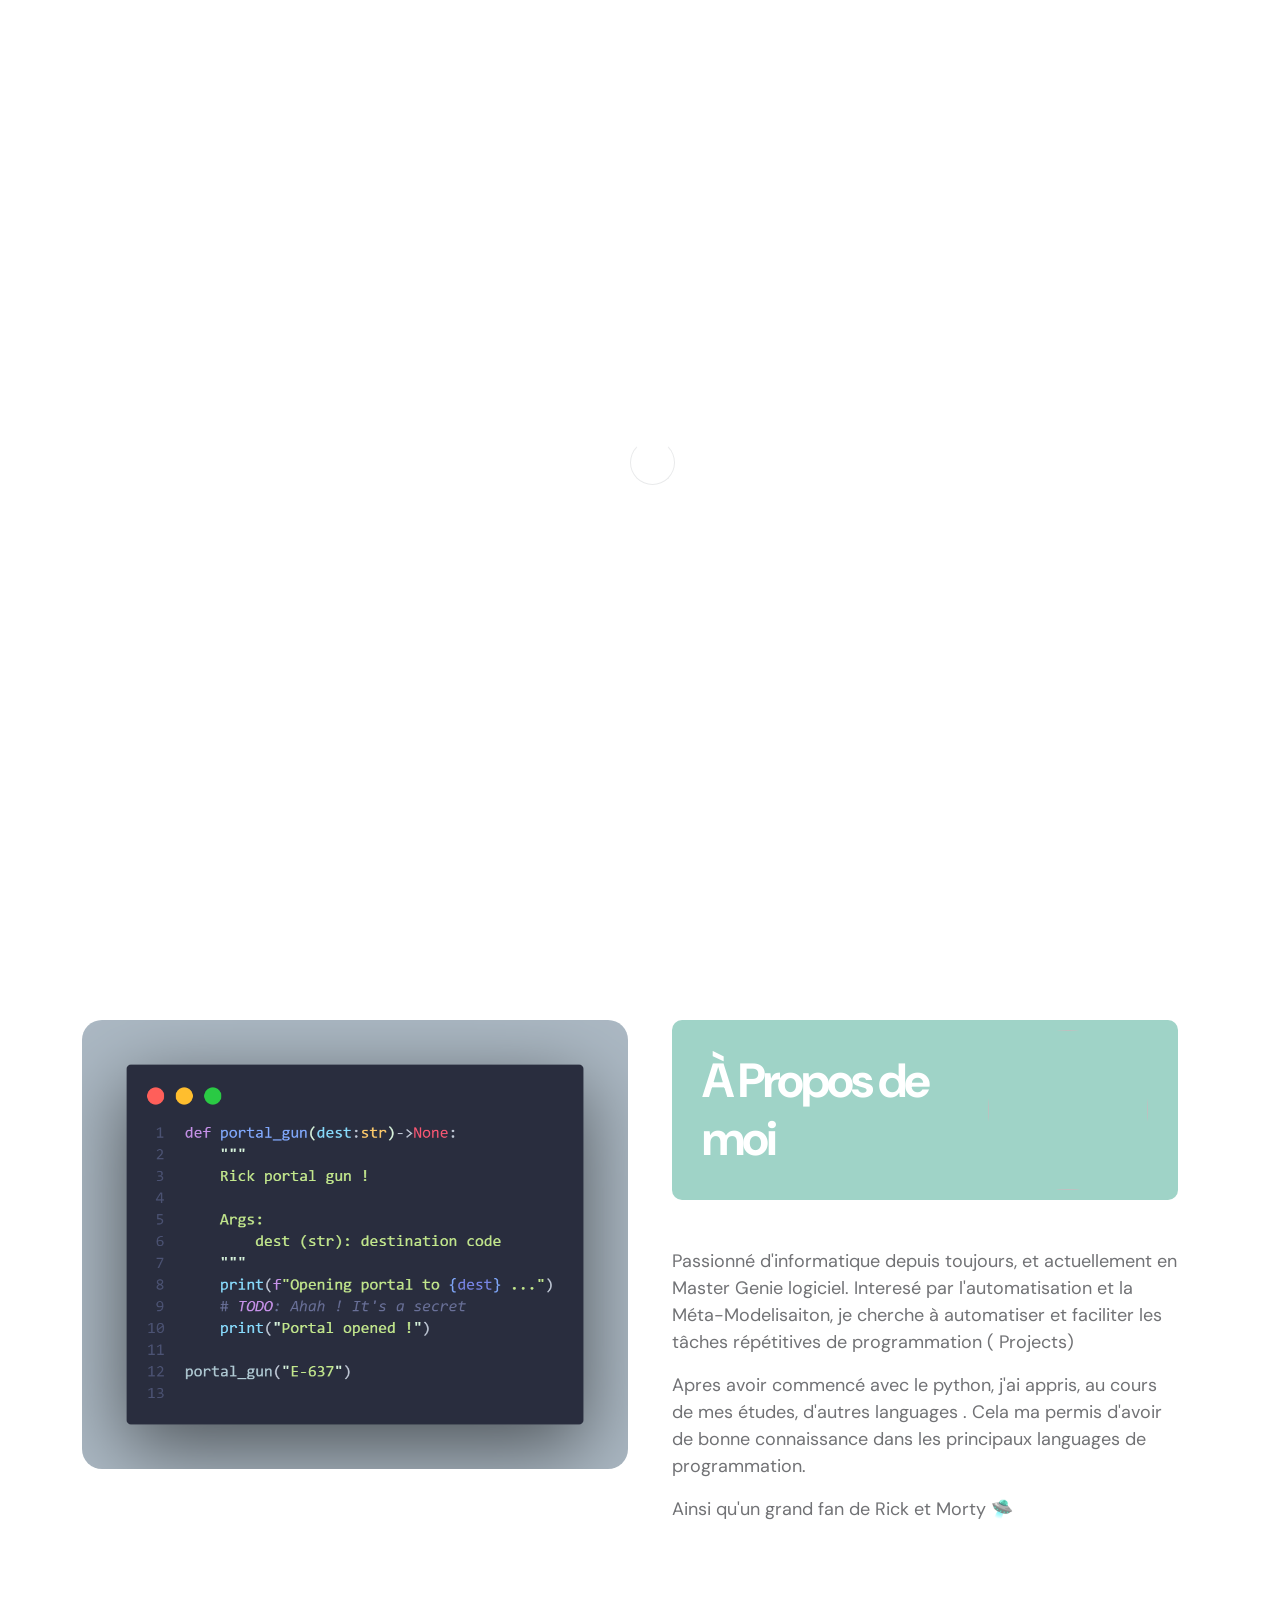
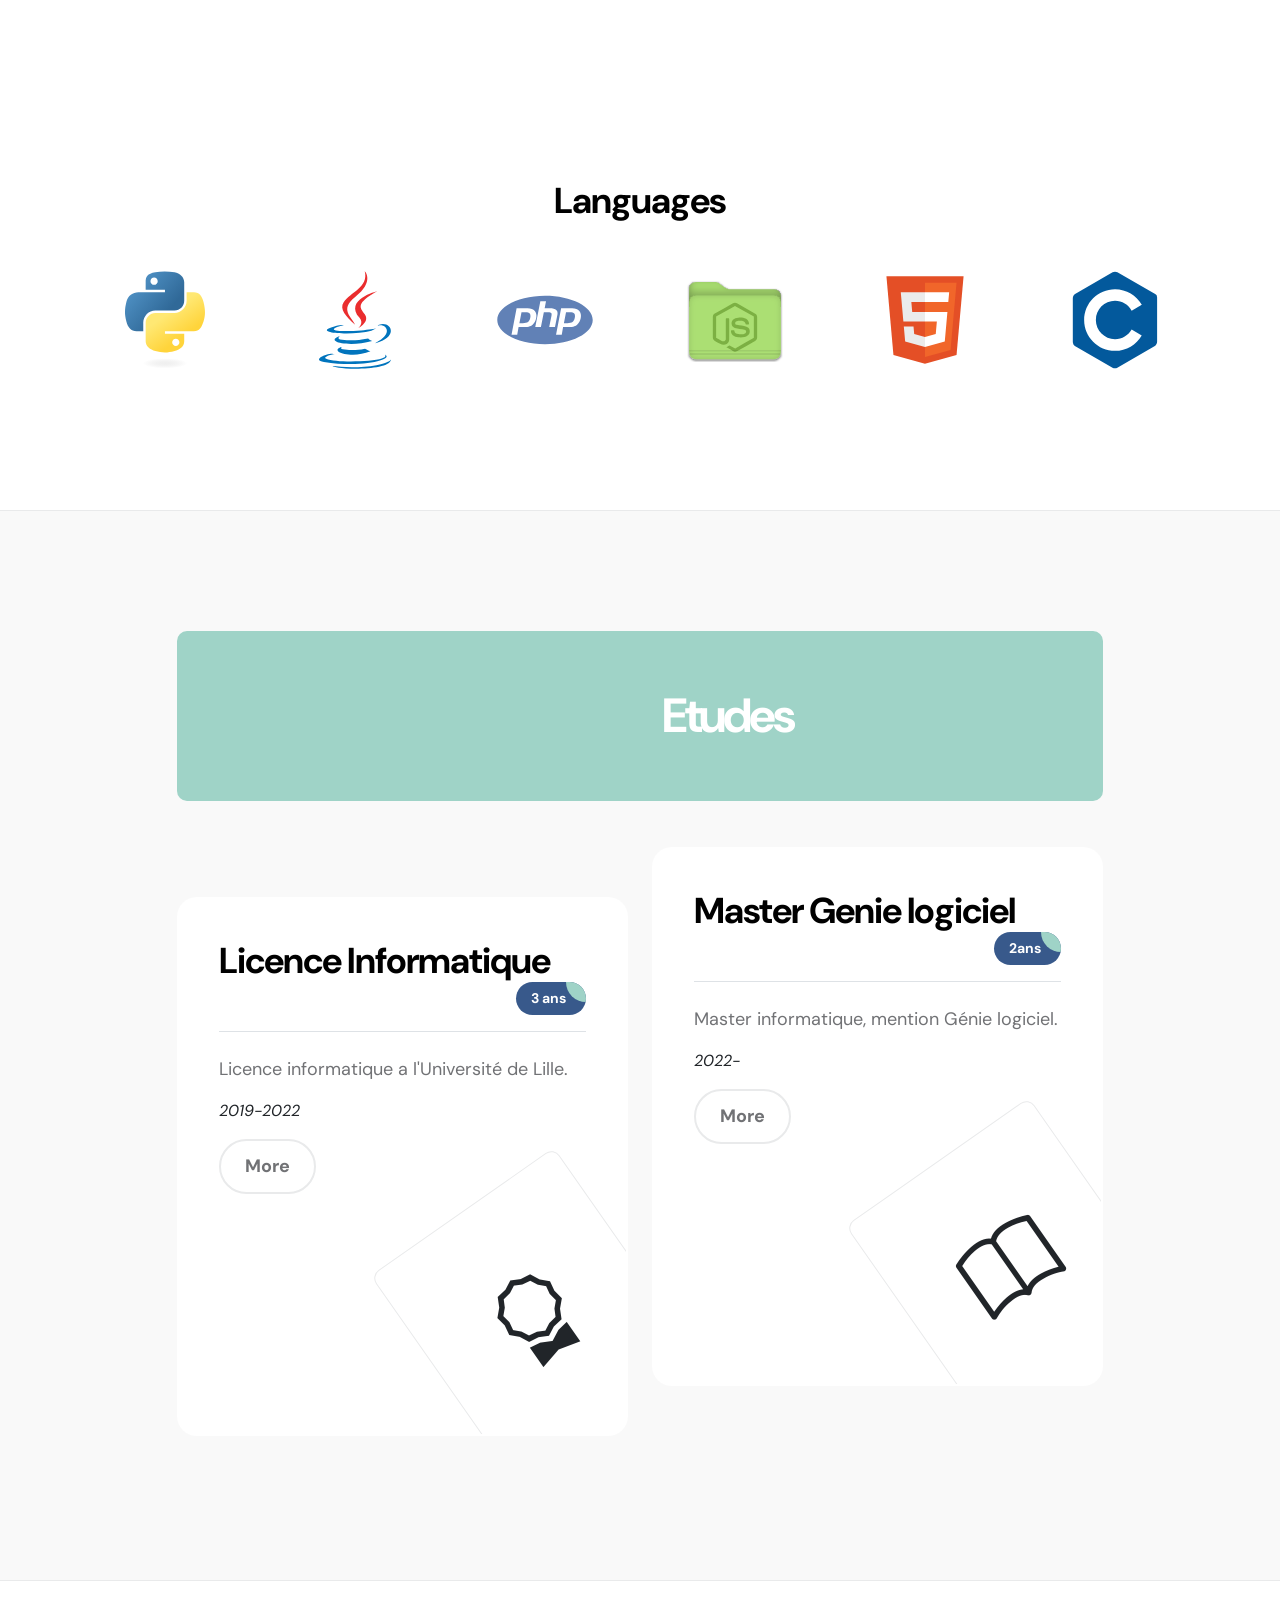
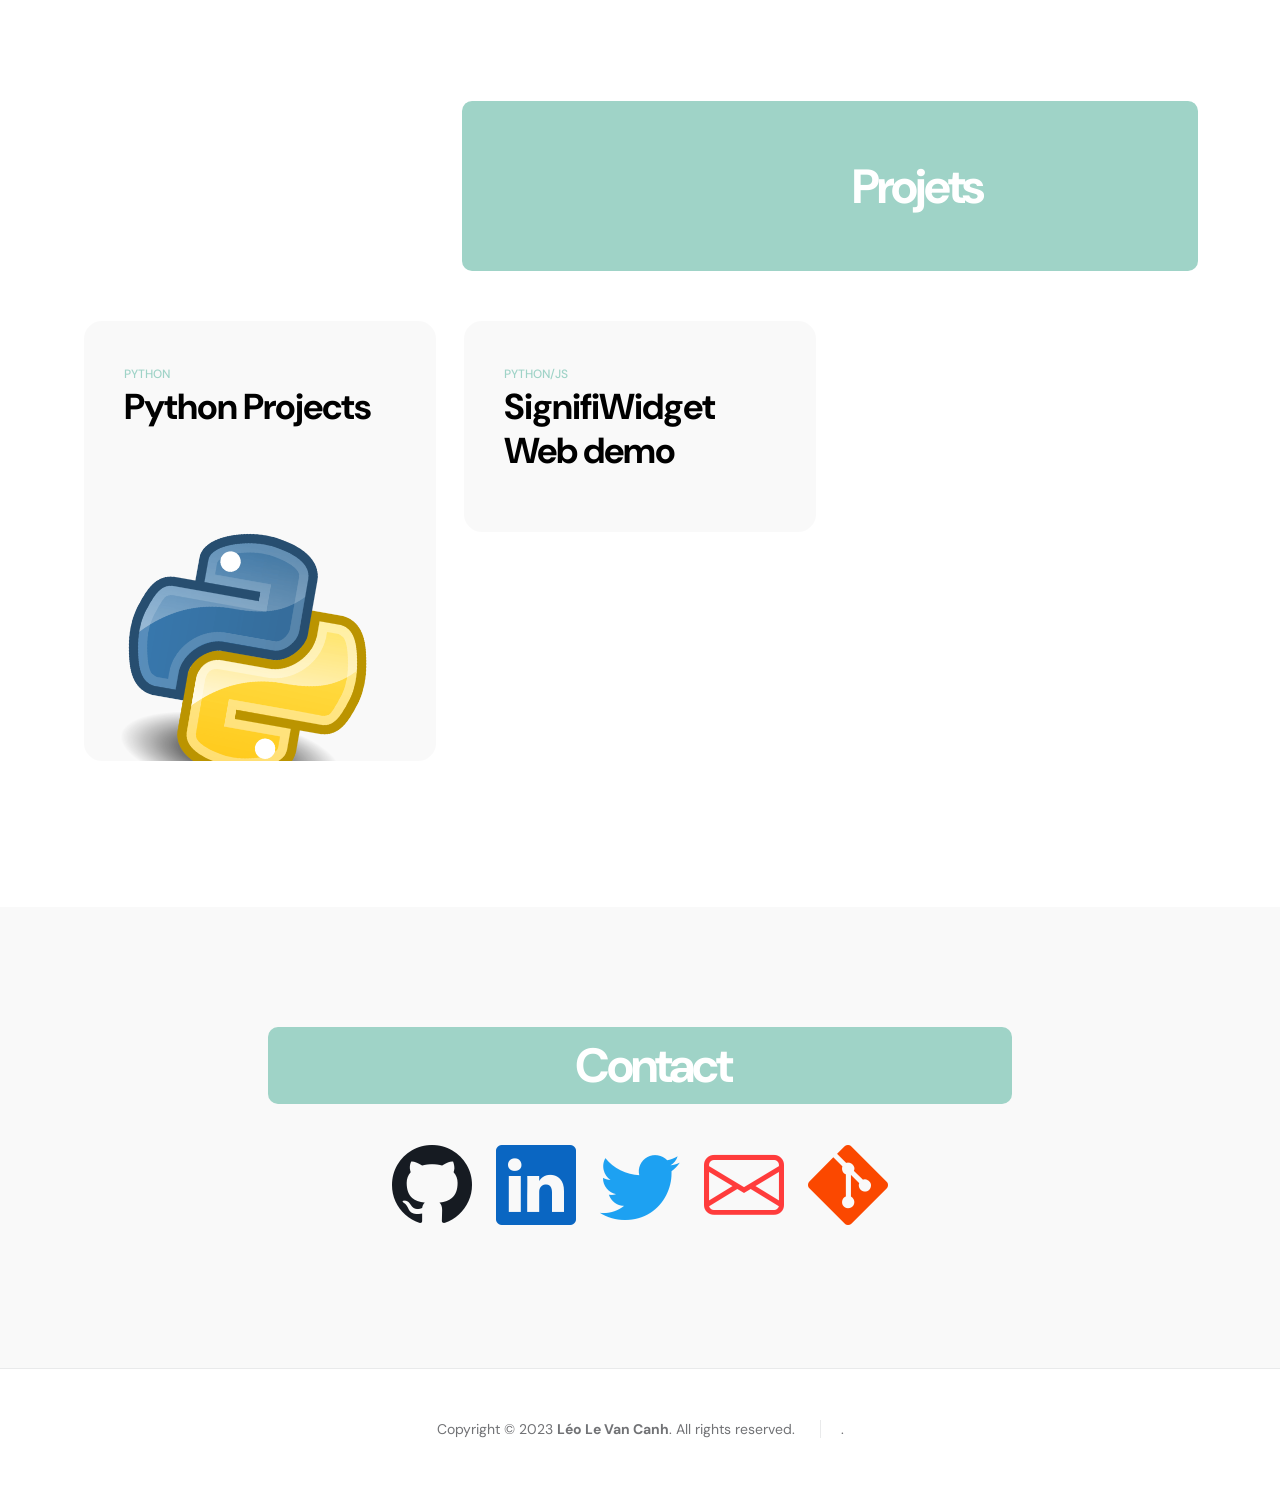
==== commit 2af4ecf3: "Update index.html" ====
--- a/index.html
+++ b/index.html
@@ -202,7 +202,7 @@
 
                                     <p>Licence informatique a l'Université de Lille. </p><i>2019-2022</i>
                                     <br/>
-                                    <a href="https://sciences-technologies.univ-lille.fr/informatique/formation/licence/licence-informatique/" class="custom-btn custom-border-btn btn mt-3">More</a>
+                                    <a href="https://sciences-technologies.univ-lille.fr/informatique/formation/licence/licence-informatique/" target="_blank" class="custom-btn custom-border-btn btn mt-3">More</a>
 
                                     <div class="services-icon-wrap d-flex justify-content-center align-items-center">
                                         <i class="services-icon bi bi-award"></i>
@@ -223,7 +223,7 @@
 
                                     <p>Master informatique, mention Génie logiciel.</p> <i>2022-</i>
                                     <br/>
-                                    <a href="https://www.univ-lille.fr/formations/fr-00002037" class="custom-btn custom-border-btn btn mt-3">More</a>
+                                    <a href="https://www.univ-lille.fr/formations/fr-00002037" target="_blank" class="custom-btn custom-border-btn btn mt-3">More</a>
 
                                     <div class="services-icon-wrap d-flex justify-content-center align-items-center">
                                         <i class="services-icon bi bi-book"></i>
@@ -255,10 +255,10 @@
                             <div class="projects-info">
                                 <small class="projects-tag">Python</small>
 
-                                <h3 class="projects-title">Python Projects (incomplet)</h3>
-                            </div>
-
-                            <a href="https://github.com/Rouxhero/all_Python" class="popup-image">
+                                <h3 class="projects-title">Python Projects</h3>
+                            </div>
+
+                            <a href="https://github.com/Rouxhero/all_Python" target="_blank" class="popup-image">
                                 <img src="images/projects/pythonC.png" class="projects-image img-fluid" alt="">
                             </a>
                         </div>
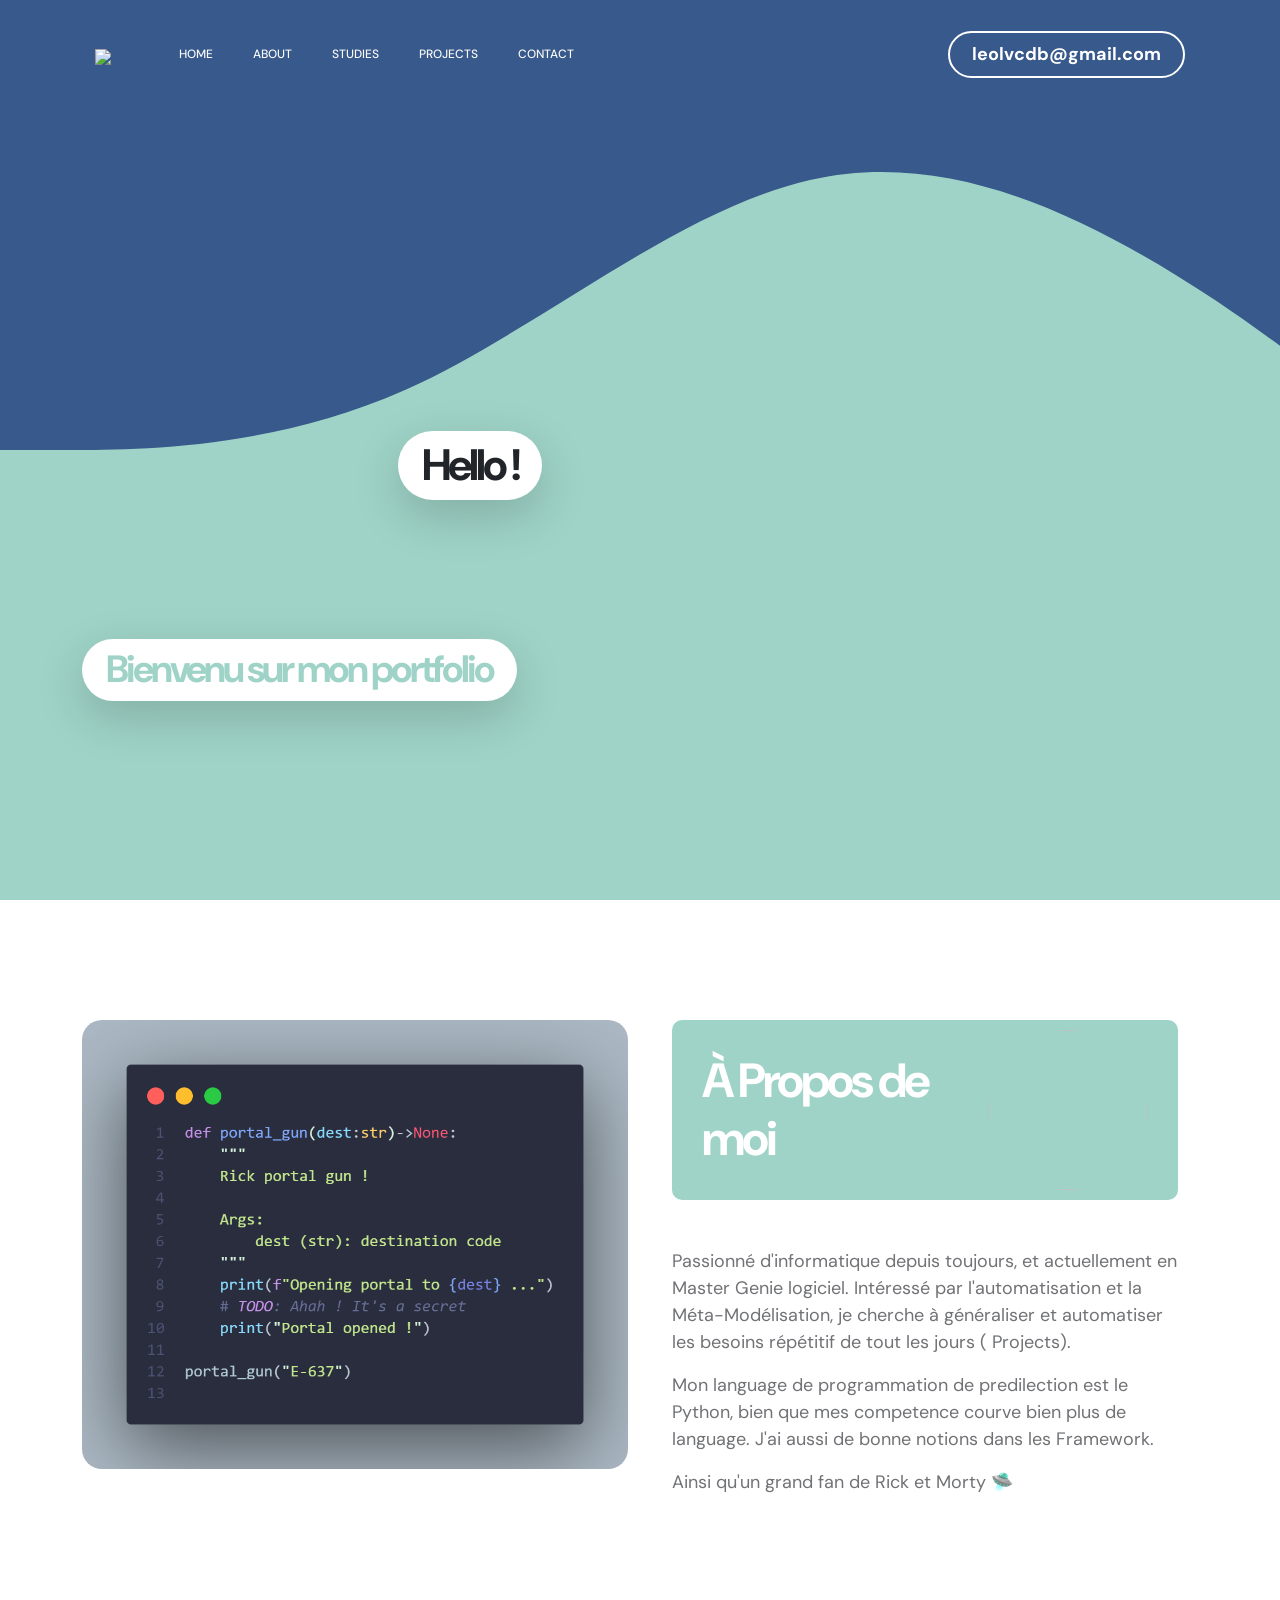
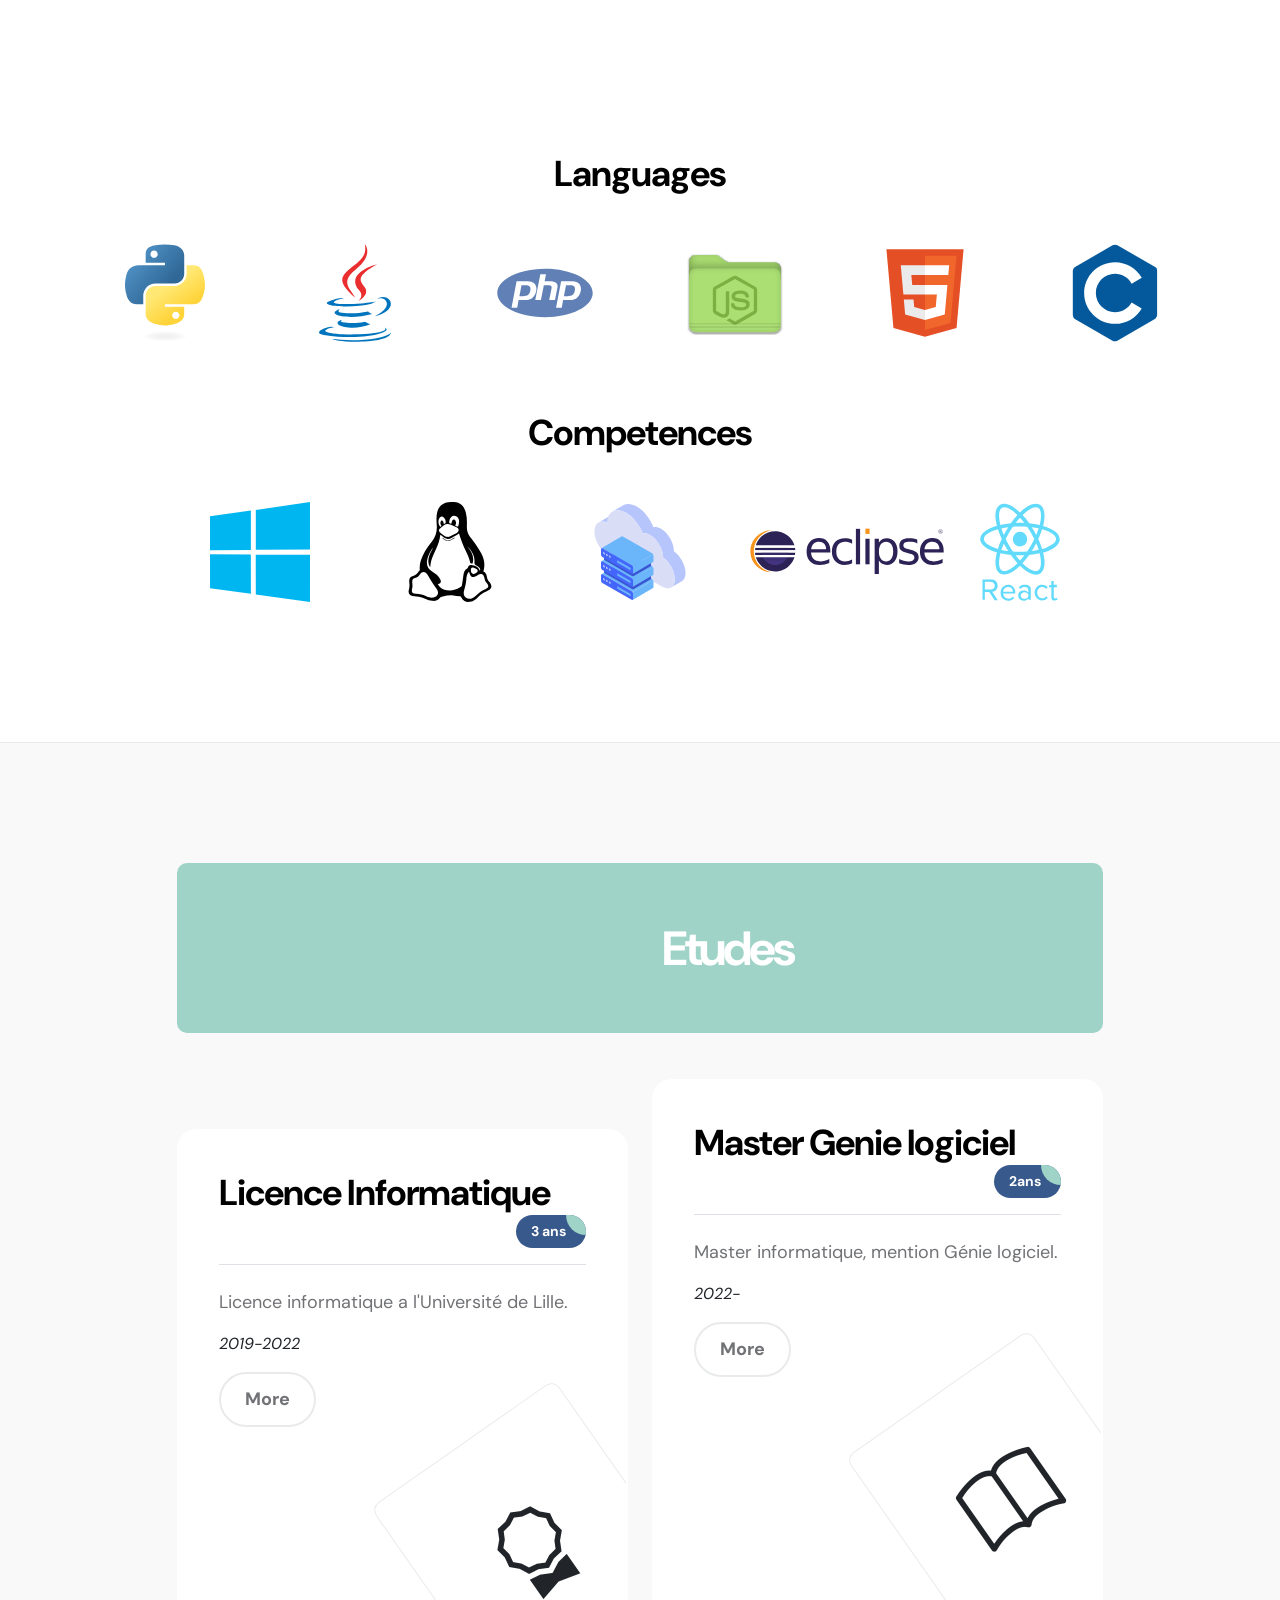
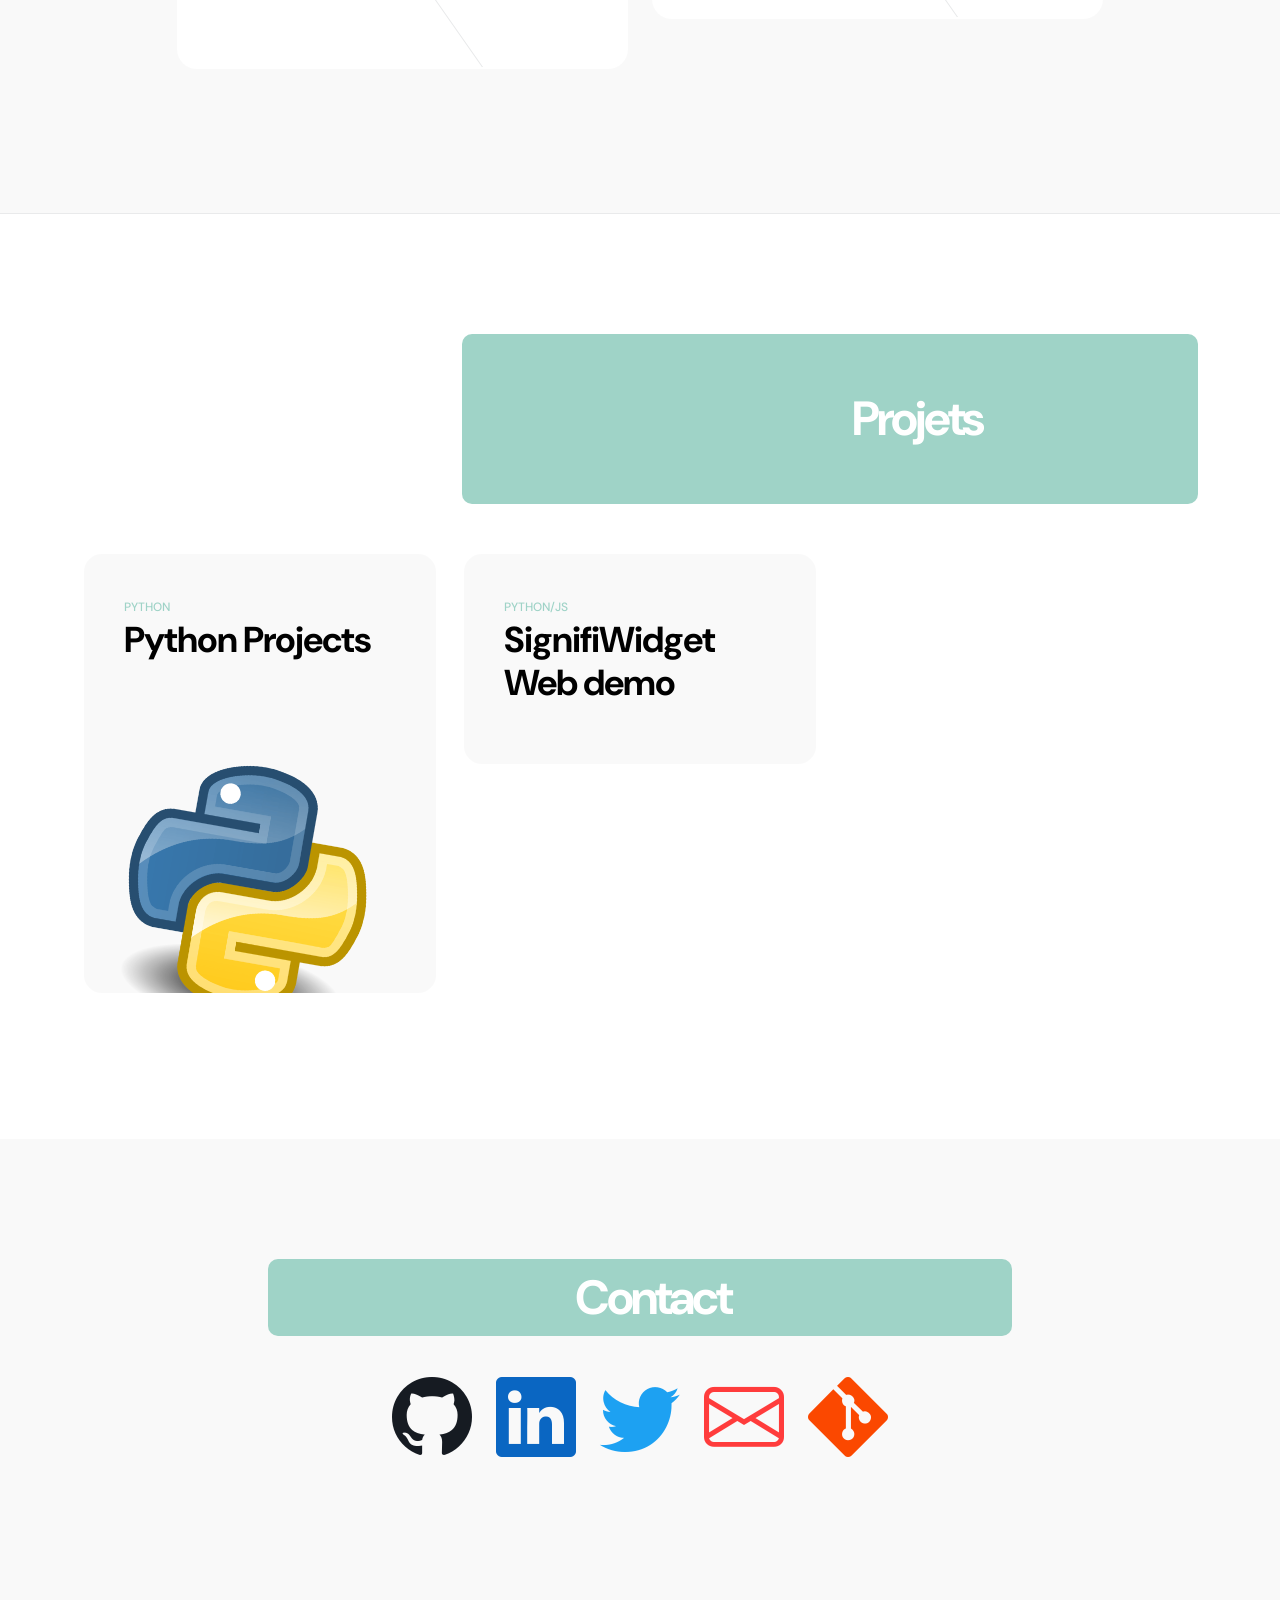
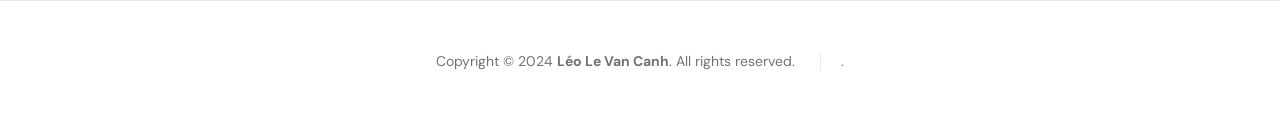
==== commit 97581627: "Added Competences to page & popup for stars" ====
--- a/index.html
+++ b/index.html
@@ -8,7 +8,7 @@
     <meta name="description" content="">
     <meta name="author" content="TemplateMo">
 
-    <title>📁 Portfolio</title>
+    <title>📁 Leo Le Van Canh dit Portfolio</title>
 
     <!-- CSS FILES -->
     <link rel="preconnect" href="https://fonts.googleapis.com">
@@ -38,16 +38,18 @@
     <nav class="navbar navbar-expand-lg">
         <div class="container">
 
-            <button class="navbar-toggler" type="button" data-bs-toggle="collapse" data-bs-target="#navbarNav" aria-controls="navbarNav" aria-expanded="false" aria-label="Toggle navigation">
-                    <span class="navbar-toggler-icon"></span>
-                </button>
-
-            <a href="index.html" class="navbar-brand mx-auto mx-lg-0 page-logo"><img src="https://www.gravatar.com/avatar/8f701a43a7a47f1416ec24fc0ab1fc11" /></a>
+            <button class="navbar-toggler" type="button" data-bs-toggle="collapse" data-bs-target="#navbarNav"
+                aria-controls="navbarNav" aria-expanded="false" aria-label="Toggle navigation">
+                <span class="navbar-toggler-icon"></span>
+            </button>
+
+            <a href="index.html" class="navbar-brand mx-auto mx-lg-0 page-logo"><img
+                    src="https://www.gravatar.com/avatar/8f701a43a7a47f1416ec24fc0ab1fc11" /></a>
 
             <div class="d-flex align-items-center d-lg-none">
                 <a class="custom-btn btn" href="#section_5">
-                        leolvcdb@gmail.com
-                    </a>
+                    leolvcdb@gmail.com
+                </a>
             </div>
 
             <div class="collapse navbar-collapse" id="navbarNav">
@@ -75,8 +77,8 @@
 
                 <div class="d-lg-flex align-items-center d-none ms-auto">
                     <a class="custom-btn btn" href="#section_5">
-                            leolvcdb@gmail.com
-                        </a>
+                        leolvcdb@gmail.com
+                    </a>
                 </div>
             </div>
 
@@ -92,7 +94,9 @@
                     <div class="col-lg-7 col-12">
                         <div class="hero-text">
                             <div class="hero-title-wrap d-flex align-items-center mb-4">
-                                <lottie-player src="https://assets6.lottiefiles.com/packages/lf20_3vbOcw.json" background="transparent" speed="1" style="width: 300px; height: 300px;" loop autoplay></lottie-player>
+                                <lottie-player src="https://assets6.lottiefiles.com/packages/lf20_3vbOcw.json"
+                                    background="transparent" speed="1" style="width: 300px; height: 300px;" loop
+                                    autoplay></lottie-player>
 
                                 <h1 class="hero-title ms-3 mb-0">Hello !</h1>
                             </div>
@@ -104,9 +108,15 @@
                 </div>
             </div>
             <a class="position-absolute bottom-0" href="#section_2">
-                <lottie-player src="https://assets8.lottiefiles.com/packages/lf20_uxud7cot.json" background="transparent" speed="1" style="width: 200px; height: 200px;" loop autoplay></lottie-player>
+                <lottie-player src="https://assets8.lottiefiles.com/packages/lf20_uxud7cot.json"
+                    background="transparent" speed="1" style="width: 200px; height: 200px;" loop
+                    autoplay></lottie-player>
             </a>
-            <svg xmlns="http://www.w3.org/2000/svg" viewBox="0 0 1440 320"><path fill="#38598b" fill-opacity="1" d="M0,160L24,160C48,160,96,160,144,138.7C192,117,240,75,288,64C336,53,384,75,432,106.7C480,139,528,181,576,208C624,235,672,245,720,240C768,235,816,213,864,186.7C912,160,960,128,1008,133.3C1056,139,1104,181,1152,202.7C1200,224,1248,224,1296,197.3C1344,171,1392,117,1416,90.7L1440,64L1440,0L1416,0C1392,0,1344,0,1296,0C1248,0,1200,0,1152,0C1104,0,1056,0,1008,0C960,0,912,0,864,0C816,0,768,0,720,0C672,0,624,0,576,0C528,0,480,0,432,0C384,0,336,0,288,0C240,0,192,0,144,0C96,0,48,0,24,0L0,0Z"></path></svg>
+            <svg xmlns="http://www.w3.org/2000/svg" viewBox="0 0 1440 320">
+                <path fill="#38598b" fill-opacity="1"
+                    d="M0,160L24,160C48,160,96,160,144,138.7C192,117,240,75,288,64C336,53,384,75,432,106.7C480,139,528,181,576,208C624,235,672,245,720,240C768,235,816,213,864,186.7C912,160,960,128,1008,133.3C1056,139,1104,181,1152,202.7C1200,224,1248,224,1296,197.3C1344,171,1392,117,1416,90.7L1440,64L1440,0L1416,0C1392,0,1344,0,1296,0C1248,0,1200,0,1152,0C1104,0,1056,0,1008,0C960,0,912,0,864,0C816,0,768,0,720,0C672,0,624,0,576,0C528,0,480,0,432,0C384,0,336,0,288,0C240,0,192,0,144,0C96,0,48,0,24,0L0,0Z">
+                </path>
+            </svg>
         </section>
 
 
@@ -124,14 +134,20 @@
                             <div class="section-title-wrap d-flex justify-content-end align-items-center mb-4">
                                 <h2 class="text-white me-4 mb-0">À Propos de moi</h2>
 
-                                <img src="https://www.gravatar.com/avatar/8f701a43a7a47f1416ec24fc0ab1fc11?s=160" class="avatar-image img-fluid" alt="">
+                                <img src="https://www.gravatar.com/avatar/8f701a43a7a47f1416ec24fc0ab1fc11?s=160"
+                                    class="avatar-image img-fluid" alt="">
                             </div>
 
                             <h3 class="pt-2 mb-3"></h3>
 
-                            <p>Passionné d'informatique depuis toujours, et actuellement en Master Genie logiciel. Interesé par l'automatisation et la Méta-Modelisaiton, je cherche à automatiser et faciliter les tâches répétitives de programmation ( <a href="#section_4">Projects</a>) </p>
-
-                            <p>Apres avoir commencé avec le python, j'ai appris, au cours de mes études, d'autres languages . Cela ma permis d'avoir de bonne connaissance dans les principaux languages de programmation.</p>
+                            <p>Passionné d'informatique depuis toujours, et actuellement en Master Genie logiciel.
+                                Intéressé par l'automatisation et la Méta-Modélisation, je cherche à généraliser et
+                                automatiser les besoins répétitif de tout les jours ( <a
+                                    href="#section_4">Projects</a>).
+                            </p>
+                            <p>Mon language de programmation de predilection est le Python, bien que mes competence
+                                courve bien plus de language. J'ai aussi de bonne notions dans les Framework.
+                            </p>
 
                             <p>Ainsi qu'un grand fan de Rick et Morty 🛸</p>
                         </div>
@@ -150,27 +166,66 @@
                     </div>
 
                     <div class="col-lg-2 col-4 ms-auto clients-item-height">
-                        <img src="images/clients/cachet.svg" class="clients-image img-fluid" alt="">
-                    </div>
-
-                    <div class="col-lg-2 col-4 clients-item-height">
-                        <img src="images/clients/guitar-center.svg" class="clients-image img-fluid" alt="">
-                    </div>
-
-                    <div class="col-lg-2 col-4 clients-item-height">
-                        <img src="images/clients/tokico.svg" class="clients-image img-fluid" alt="">
-                    </div>
-
-                    <div class="col-lg-2 col-4 clients-item-height">
-                        <img src="images/clients/shopify.svg" class="clients-image img-fluid" alt="">
-                    </div>
-                    <div class="col-lg-2 col-4 clients-item-height">
-                        <img src="images/clients/html.svg" class="clients-image img-fluid" alt="">
+                        <img src="images/clients/python.svg" class="clients-image img-fluid popup" alt="" id="python">
+
+                        <lottie-player src="https://lottie.host/e3941e10-a484-41f0-b55a-17789312a9ba/O9AW1c6w2t.json"
+                            background="transparent" speed="1" loop
+                            autoplay class="click-me popup" id="clickMe" ></lottie-player>
+                    </div>
+                    
+
+                    <div class="col-lg-2 col-4 clients-item-height">
+                        <img src="images/clients/guitar-center.svg" class="clients-image img-fluid popup" alt=""
+                            id="java">
+                    </div>
+
+                    <div class="col-lg-2 col-4 clients-item-height">
+                        <img src="images/clients/tokico.svg" class="clients-image img-fluid popup" alt="" id="php">
+                    </div>
+
+                    <div class="col-lg-2 col-4 clients-item-height">
+                        <img src="images/clients/shopify.svg" class="clients-image img-fluid popup" alt=""
+                            id="javascript">
+                    </div>
+                    <div class="col-lg-2 col-4 clients-item-height">
+                        <img src="images/clients/html.svg" class="clients-image img-fluid popup" alt="" id="html">
                     </div>
 
                     <div class="col-lg-2 col-4 me-auto clients-item-height">
-                        <img src="images/clients/profil-rejser.svg" class="clients-image img-fluid" alt="">
-                    </div>
+                        <img src="images/clients/profil-rejser.svg" class="clients-image img-fluid popup" alt="" id="c">
+                    </div>
+
+
+                </div>
+                <div class="row mt-5 align-items-center">
+
+                    <div class="col-lg-12 col-12">
+                        <h3 class="text-center mb-5">Competences</h3>
+                    </div>
+
+                    <div class="col-lg-2 col-4 ms-auto clients-item-height">
+                        <img src="images/comp/windows.svg" class="clients-image img-fluid popup" alt="" id="windows">
+                    </div>
+
+                    <div class="col-lg-2 col-4 clients-item-height">
+                        <img src="images/comp/linux.svg" width="200px" class="clients-image img-fluid popup" alt=""
+                            id="linux">
+                    </div>
+
+                    <div class="col-lg-2 col-4 clients-item-height">
+                        <img src="images/comp/server.svg" class="clients-image img-fluid popup" alt="" id="server">
+                    </div>
+
+                    <div class="col-lg-2 col-4 clients-item-height">
+                        <img src="images/comp/eclipse.svg" width="200px" height="100px"
+                            style="max-width:fit-content;height:100px;" class="clients-image img-fluid popup" alt=""
+                            id="emf">
+                    </div>
+
+                    <div class="col-lg-2 col-4 me-auto clients-item-height">
+                        <img src="images/comp/reacrt.svg" class="clients-image img-fluid popup" alt="" id="react">
+                    </div>
+
 
                 </div>
             </div>
@@ -183,7 +238,9 @@
 
                     <div class="col-lg-10 col-12 mx-auto">
                         <div class="section-title-wrap d-flex justify-content-center align-items-center mb-5">
-                            <lottie-player src="https://assets5.lottiefiles.com/packages/lf20_szrbrL.json" background="transparent" speed="1" style="width: 150px; height: 150px;" loop autoplay></lottie-player>
+                            <lottie-player src="https://assets5.lottiefiles.com/packages/lf20_szrbrL.json"
+                                background="transparent" speed="1" style="width: 150px; height: 150px;" loop
+                                autoplay></lottie-player>
 
                             <h2 class="text-white ms-4 mb-0">Etudes</h2>
                         </div>
@@ -201,8 +258,9 @@
                                     </div>
 
                                     <p>Licence informatique a l'Université de Lille. </p><i>2019-2022</i>
-                                    <br/>
-                                    <a href="https://sciences-technologies.univ-lille.fr/informatique/formation/licence/licence-informatique/" target="_blank" class="custom-btn custom-border-btn btn mt-3">More</a>
+                                    <br />
+                                    <a href="https://sciences-technologies.univ-lille.fr/informatique/formation/licence/licence-informatique/"
+                                        target="_blank" class="custom-btn custom-border-btn btn mt-3">More</a>
 
                                     <div class="services-icon-wrap d-flex justify-content-center align-items-center">
                                         <i class="services-icon bi bi-award"></i>
@@ -222,8 +280,9 @@
                                     </div>
 
                                     <p>Master informatique, mention Génie logiciel.</p> <i>2022-</i>
-                                    <br/>
-                                    <a href="https://www.univ-lille.fr/formations/fr-00002037" target="_blank" class="custom-btn custom-border-btn btn mt-3">More</a>
+                                    <br />
+                                    <a href="https://www.univ-lille.fr/formations/fr-00002037" target="_blank"
+                                        class="custom-btn custom-border-btn btn mt-3">More</a>
 
                                     <div class="services-icon-wrap d-flex justify-content-center align-items-center">
                                         <i class="services-icon bi bi-book"></i>
@@ -243,7 +302,9 @@
 
                     <div class="col-lg-8 col-md-8 col-12 ms-auto">
                         <div class="section-title-wrap d-flex justify-content-center align-items-center mb-4">
-                            <lottie-player src="https://assets3.lottiefiles.com/private_files/lf30_zdkoi7jh.json" background="transparent" speed="1" style="width: 150px; height: 150px;" loop autoplay></lottie-player>
+                            <lottie-player src="https://assets3.lottiefiles.com/private_files/lf30_zdkoi7jh.json"
+                                background="transparent" speed="1" style="width: 150px; height: 150px;" loop
+                                autoplay></lottie-player>
                             <h2 class="text-white ms-4 mb-0">Projets</h2>
                         </div>
                     </div>
@@ -273,7 +334,8 @@
                             </div>
 
                             <a href="https://expe.lille.inria.fr/signifidgets/" target="_blank" class="popup-image">
-                                <img src="https://pyodide.org/en/stable/_static/pyodide-logo.png" class="projects-image img-fluid" alt="">
+                                <img src="https://pyodide.org/en/stable/_static/pyodide-logo.png"
+                                    class="projects-image img-fluid" alt="">
                             </a>
                         </div>
                     </div>
@@ -312,7 +374,8 @@
                     </div>
 
                     <div class="col-lg-2 col-4 social-item-height">
-                        <a href="https://www.linkedin.com/in/l%C3%A9o-le-van-canh-dit-ban-19519815a/" style="color: #0a66c2;"><i class="bi bi-linkedin"></i></a>
+                        <a href="https://www.linkedin.com/in/l%C3%A9o-le-van-canh-dit-ban-19519815a/"
+                            style="color: #0a66c2;"><i class="bi bi-linkedin"></i></a>
                     </div>
 
                     <div class="col-lg-2 col-4 social-item-height">
@@ -339,7 +402,8 @@
                 <div class="col-lg-12 col-12">
                     <div class="copyright-text-wrap">
                         <p class="mb-0">
-                            <span class="copyright-text">Copyright © 2023 <a href="#">Léo Le Van Canh</a>. All rights reserved.</span>.
+                            <span class="copyright-text">Copyright © 2024 <a href="#">Léo Le Van Canh</a>. All rights
+                                reserved.</span>.
                         </p>
                     </div>
                 </div>
@@ -347,6 +411,10 @@
             </div>
         </div>
     </footer>
+    <div id="popup-content" class="mfp-hide white-popup">
+        <!-- Le contenu de la popup sera mis à jour dynamiquement -->
+        <div id="dynamic-content"></div>
+    </div>
 
     <!-- JAVASCRIPT FILES -->
     <script src="js/jquery.min.js"></script>
@@ -359,4 +427,4 @@
 
 </body>
 
-</html>
+</html>
--- a/css/style.css
+++ b/css/style.css
@@ -1197,4 +1197,26 @@
     flex-wrap: nowrap;
     justify-content: center;
     align-items: center;
+}
+
+.white-popup{
+    position: relative;
+  background: #FFF;
+  padding: 20px;
+  width: auto;
+  max-width: 500px;
+  margin: 20px auto;
+  border-radius: 1rem;
+    box-shadow: rgba(0, 0, 0, 0.16) 0px 10px 36px 0px, rgba(0, 0, 0, 0.06) 0px 0px 0px 1px;
+}
+
+.click-me{
+    width: 200px !important;
+    height: 200px !important;
+    POSITION: relative;
+    margin-top: -150px;
+}
+
+.popup{
+    cursor:pointer;
 }
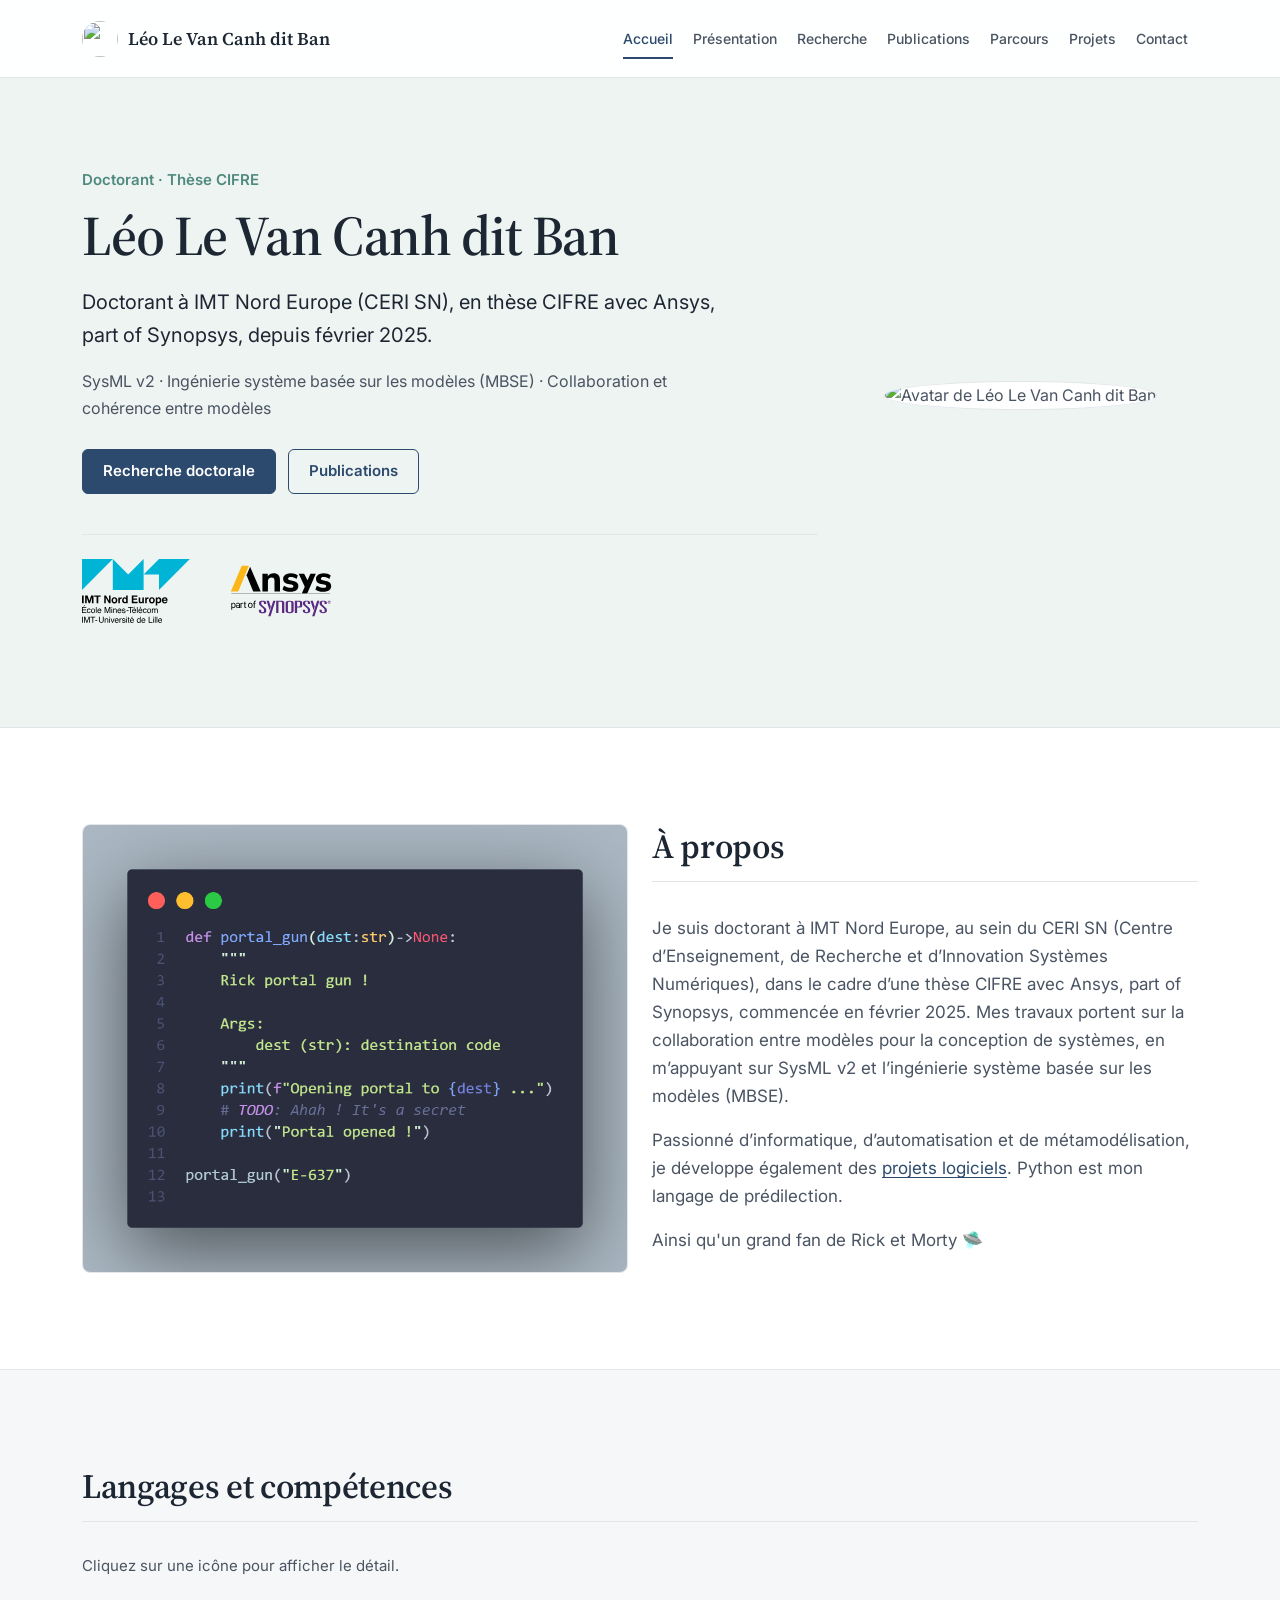
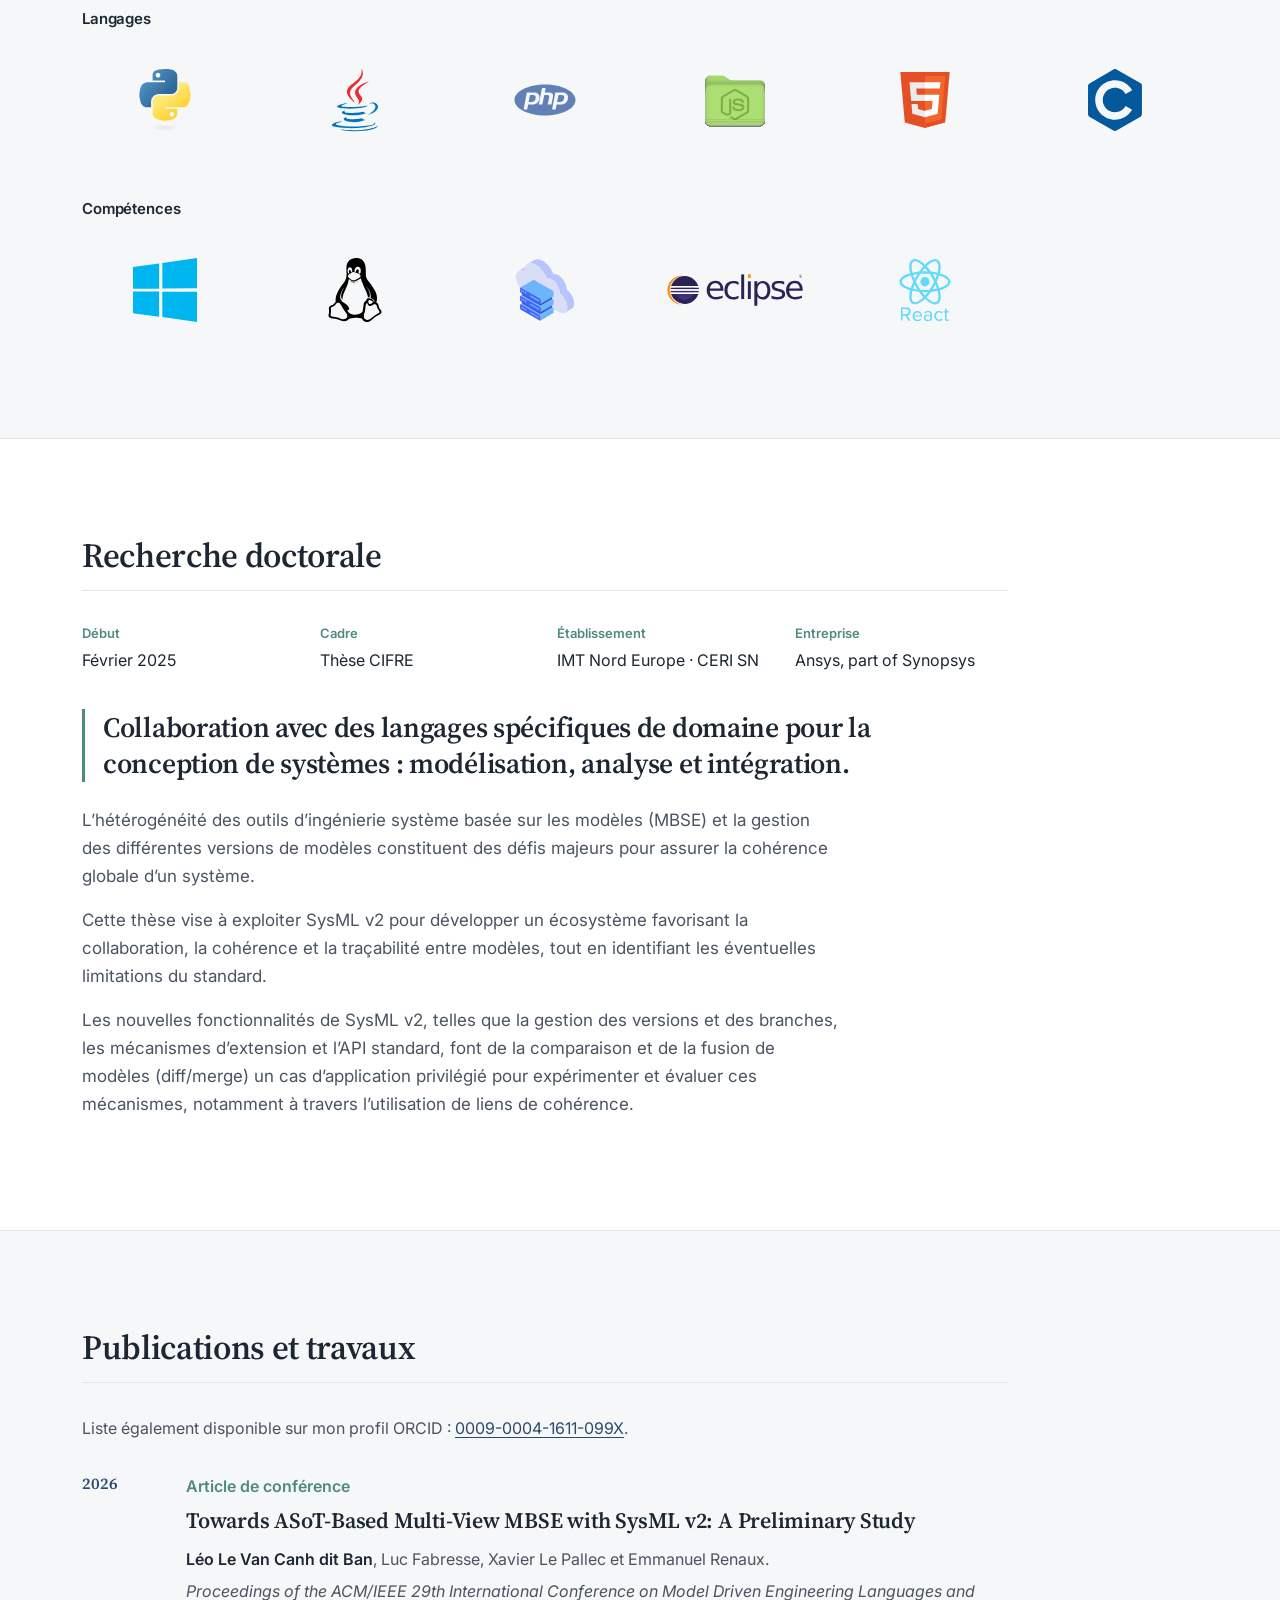
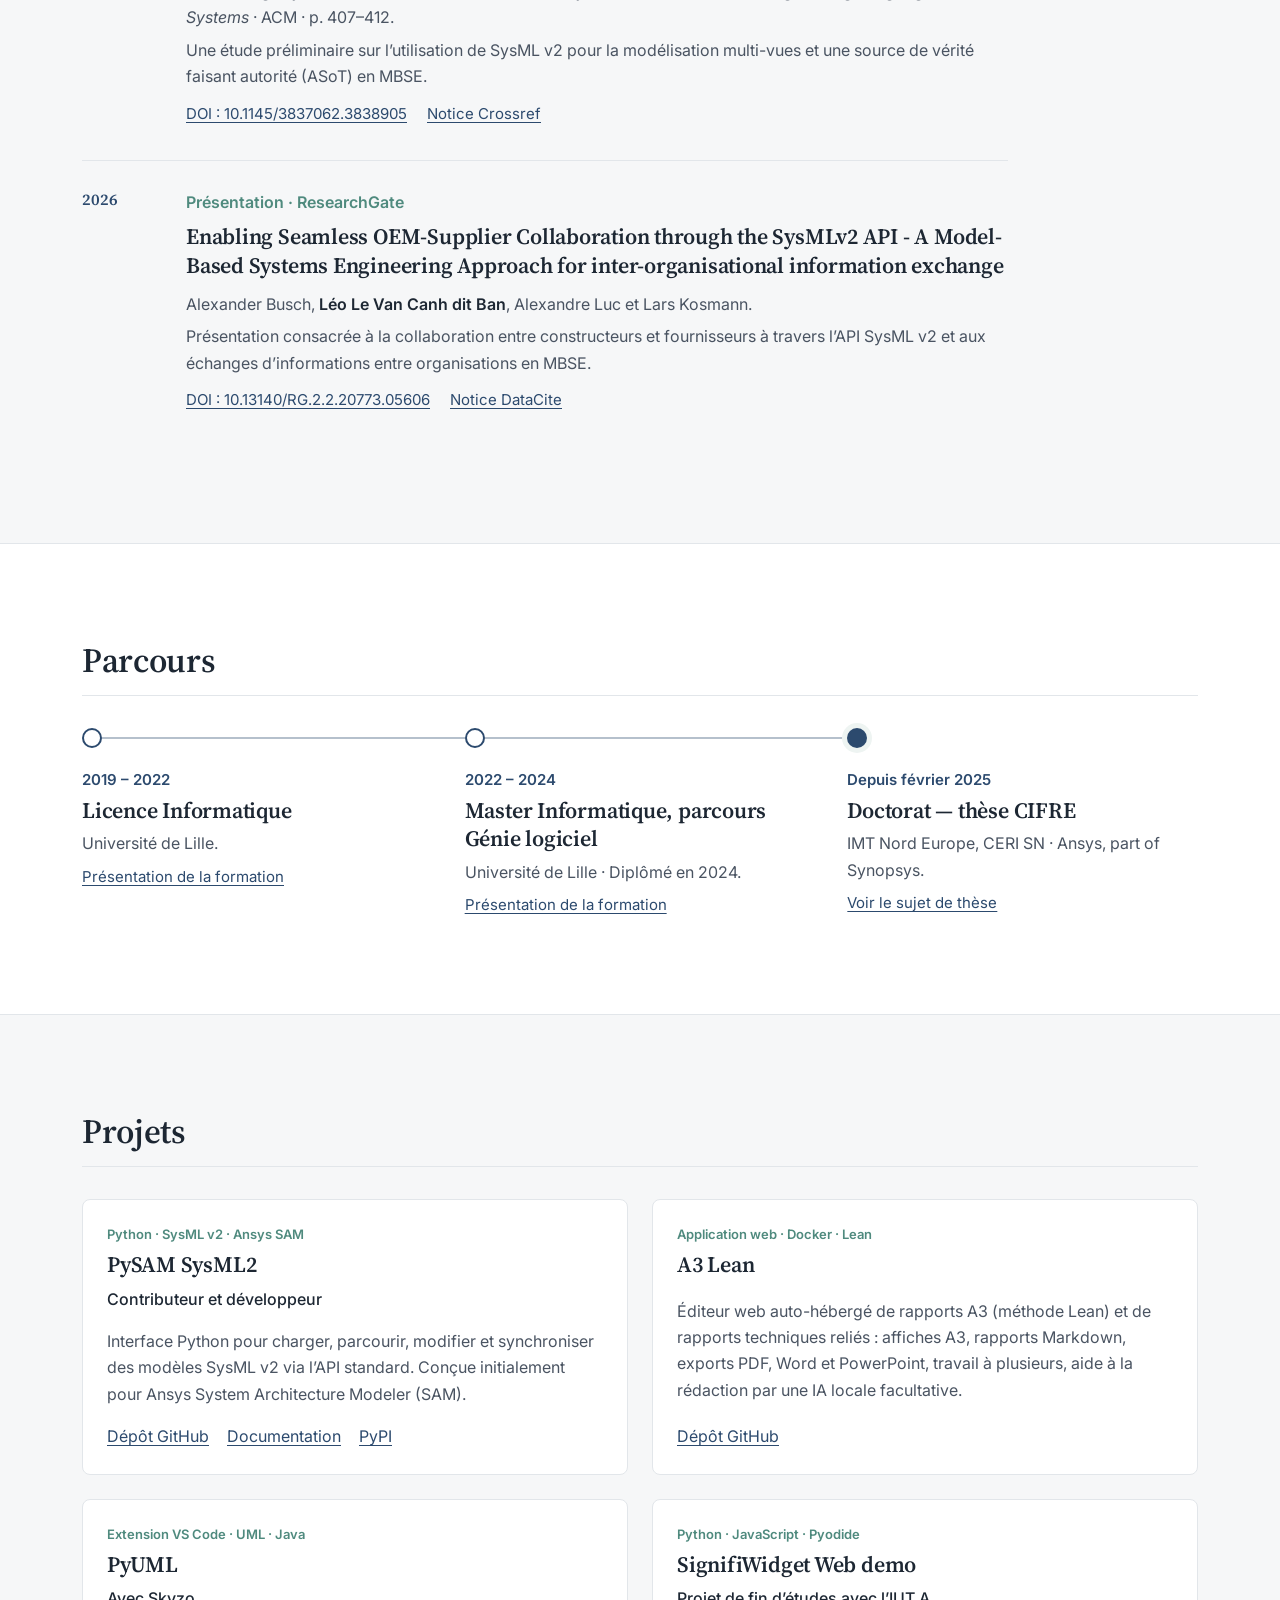
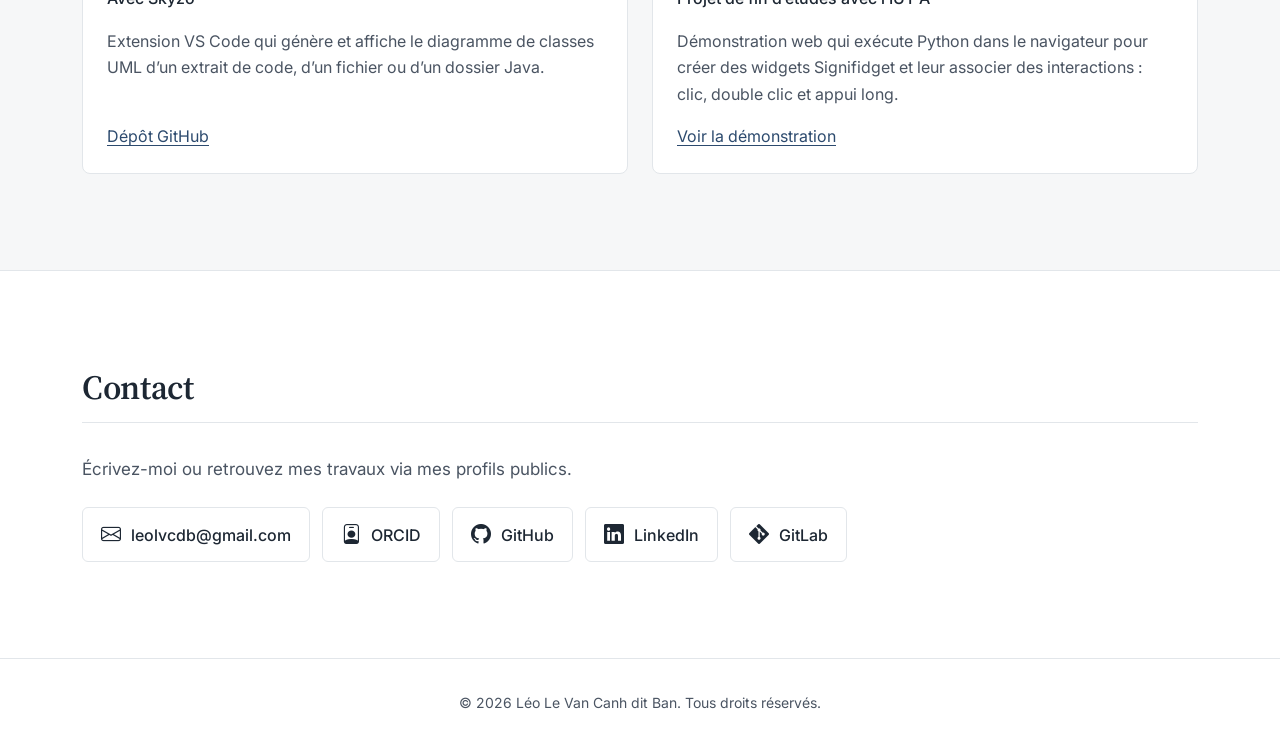
==== commit 733b59a4: "Refonte du portfolio de recherche - Identité complète, doctorat CIFRE à IMT Nord Europe (CERI SN) av" ====
--- a/index.html
+++ b/index.html
@@ -1,21 +1,36 @@
 <!doctype html>
-<html lang="en">
+<html lang="fr">
 
 <head>
     <meta charset="utf-8">
     <meta name="viewport" content="width=device-width, initial-scale=1">
 
-    <meta name="description" content="">
-    <meta name="author" content="TemplateMo">
-
-    <title>📁 Leo Le Van Canh dit Portfolio</title>
+    <meta name="description" content="Léo Le Van Canh dit Ban, doctorant à IMT Nord Europe (CERI SN) en thèse CIFRE avec Ansys, part of Synopsys : thèse, publications et projets sur SysML v2, le MBSE et la collaboration entre modèles.">
+    <meta name="author" content="Léo Le Van Canh dit Ban">
+    <link rel="canonical" href="https://rouxhero.github.io/">
+    <link rel="me" href="https://orcid.org/0009-0004-1611-099X">
+    <meta property="og:type" content="website">
+    <meta property="og:locale" content="fr_FR">
+    <meta property="og:title" content="Léo Le Van Canh dit Ban — Doctorant · SysML v2 et MBSE">
+    <meta property="og:description" content="Thèse CIFRE à IMT Nord Europe (CERI SN) avec Ansys, part of Synopsys : collaboration, cohérence et traçabilité entre modèles avec SysML v2.">
+    <meta property="og:url" content="https://rouxhero.github.io/">
+    <!-- Google tag (gtag.js) -->
+    <script async src="https://www.googletagmanager.com/gtag/js?id=G-REG9HGR4PP"></script>
+    <script>
+        window.dataLayer = window.dataLayer || [];
+        function gtag() { dataLayer.push(arguments); }
+        gtag('js', new Date());
+
+        gtag('config', 'G-REG9HGR4PP');
+    </script>
+    <title>Léo Le Van Canh dit Ban — Doctorant · SysML v2 et MBSE</title>
 
     <!-- CSS FILES -->
     <link rel="preconnect" href="https://fonts.googleapis.com">
 
     <link rel="preconnect" href="https://fonts.gstatic.com" crossorigin>
 
-    <link href="https://fonts.googleapis.com/css2?family=DM+Sans:wght@400;500;700&display=swap" rel="stylesheet">
+    <link href="https://fonts.googleapis.com/css2?family=Inter:wght@400;500;600&family=Source+Serif+4:opsz,wght@8..60,500;8..60,600&display=swap" rel="stylesheet">
 
     <link href="css/bootstrap.min.css" rel="stylesheet">
 
@@ -24,7 +39,6 @@
     <link href="css/magnific-popup.css" rel="stylesheet">
 
     <link href="css/style.css" rel="stylesheet">
-    <script src="https://unpkg.com/@lottiefiles/lottie-player@latest/dist/lottie-player.js"></script>
 </head>
 
 <body>
@@ -38,48 +52,47 @@
     <nav class="navbar navbar-expand-lg">
         <div class="container">
 
+            <a href="#section_1" class="navbar-brand">
+                <img src="https://www.gravatar.com/avatar/8f701a43a7a47f1416ec24fc0ab1fc11?s=72" class="brand-avatar"
+                    alt="">
+                <span>Léo Le Van Canh dit Ban</span>
+            </a>
+
             <button class="navbar-toggler" type="button" data-bs-toggle="collapse" data-bs-target="#navbarNav"
-                aria-controls="navbarNav" aria-expanded="false" aria-label="Toggle navigation">
+                aria-controls="navbarNav" aria-expanded="false" aria-label="Ouvrir la navigation">
                 <span class="navbar-toggler-icon"></span>
             </button>
 
-            <a href="index.html" class="navbar-brand mx-auto mx-lg-0 page-logo"><img
-                    src="https://www.gravatar.com/avatar/8f701a43a7a47f1416ec24fc0ab1fc11" /></a>
-
-            <div class="d-flex align-items-center d-lg-none">
-                <a class="custom-btn btn" href="#section_5">
-                    leolvcdb@gmail.com
-                </a>
-            </div>
-
             <div class="collapse navbar-collapse" id="navbarNav">
-                <ul class="navbar-nav ms-lg-5">
-                    <li class="nav-item">
-                        <a class="nav-link click-scroll" href="#section_1">Home</a>
-                    </li>
-
-                    <li class="nav-item">
-                        <a class="nav-link click-scroll" href="#section_2">About</a>
-                    </li>
-
-                    <li class="nav-item">
-                        <a class="nav-link click-scroll" href="#section_3">Studies</a>
-                    </li>
-
-                    <li class="nav-item">
-                        <a class="nav-link click-scroll" href="#section_4">Projects</a>
+                <ul class="navbar-nav ms-lg-auto">
+                    <li class="nav-item">
+                        <a class="nav-link click-scroll" href="#section_1">Accueil</a>
+                    </li>
+
+                    <li class="nav-item">
+                        <a class="nav-link click-scroll" href="#section_2">Présentation</a>
+                    </li>
+
+                    <li class="nav-item">
+                        <a class="nav-link click-scroll" href="#recherche">Recherche</a>
+                    </li>
+
+                    <li class="nav-item">
+                        <a class="nav-link click-scroll" href="#publications">Publications</a>
+                    </li>
+
+                    <li class="nav-item">
+                        <a class="nav-link click-scroll" href="#section_3">Parcours</a>
+                    </li>
+
+                    <li class="nav-item">
+                        <a class="nav-link click-scroll" href="#section_4">Projets</a>
                     </li>
 
                     <li class="nav-item">
                         <a class="nav-link click-scroll" href="#section_5">Contact</a>
                     </li>
                 </ul>
-
-                <div class="d-lg-flex align-items-center d-none ms-auto">
-                    <a class="custom-btn btn" href="#section_5">
-                        leolvcdb@gmail.com
-                    </a>
-                </div>
             </div>
 
         </div>
@@ -87,66 +100,69 @@
 
     <main>
 
-        <section class="hero d-flex flex-column justify-content-center align-items-center" id="section_1">
-            <div class="container">
-                <div class="row">
-
-                    <div class="col-lg-7 col-12">
-                        <div class="hero-text">
-                            <div class="hero-title-wrap d-flex align-items-center mb-4">
-                                <lottie-player src="https://assets6.lottiefiles.com/packages/lf20_3vbOcw.json"
-                                    background="transparent" speed="1" style="width: 300px; height: 300px;" loop
-                                    autoplay></lottie-player>
-
-                                <h1 class="hero-title ms-3 mb-0">Hello !</h1>
-                            </div>
-
-                            <h2 class="mb-4">Bienvenu sur mon portfolio</h2>
+        <section class="hero" id="section_1">
+            <div class="container">
+                <div class="row align-items-center">
+
+                    <div class="col-lg-8 col-12">
+                        <p class="hero-kicker">Doctorant · Thèse CIFRE</p>
+                        <h1 class="hero-title">Léo Le Van Canh dit Ban</h1>
+                        <p class="hero-lead">Doctorant à IMT Nord Europe (CERI SN), en thèse CIFRE avec
+                            Ansys, part of Synopsys, depuis février 2025.</p>
+                        <p class="hero-topics">SysML v2 · Ingénierie système basée sur les modèles (MBSE) ·
+                            Collaboration et cohérence entre modèles</p>
+                        <div class="hero-actions">
+                            <a class="custom-btn btn" href="#recherche">Recherche doctorale</a>
+                            <a class="custom-btn custom-border-btn btn" href="#publications">Publications</a>
                         </div>
-                    </div>
-
-                </div>
-            </div>
-            <a class="position-absolute bottom-0" href="#section_2">
-                <lottie-player src="https://assets8.lottiefiles.com/packages/lf20_uxud7cot.json"
-                    background="transparent" speed="1" style="width: 200px; height: 200px;" loop
-                    autoplay></lottie-player>
-            </a>
-            <svg xmlns="http://www.w3.org/2000/svg" viewBox="0 0 1440 320">
-                <path fill="#38598b" fill-opacity="1"
-                    d="M0,160L24,160C48,160,96,160,144,138.7C192,117,240,75,288,64C336,53,384,75,432,106.7C480,139,528,181,576,208C624,235,672,245,720,240C768,235,816,213,864,186.7C912,160,960,128,1008,133.3C1056,139,1104,181,1152,202.7C1200,224,1248,224,1296,197.3C1344,171,1392,117,1416,90.7L1440,64L1440,0L1416,0C1392,0,1344,0,1296,0C1248,0,1200,0,1152,0C1104,0,1056,0,1008,0C960,0,912,0,864,0C816,0,768,0,720,0C672,0,624,0,576,0C528,0,480,0,432,0C384,0,336,0,288,0C240,0,192,0,144,0C96,0,48,0,24,0L0,0Z">
-                </path>
-            </svg>
+                        <ul class="affiliation-logos" aria-label="Affiliations">
+                            <li>
+                                <a href="https://imt-nord-europe.fr/" target="_blank" rel="noopener">
+                                    <img src="images/logos/imt-nord-europe.svg" class="affiliation-logo affiliation-logo-imt"
+                                        alt="IMT Nord Europe">
+                                </a>
+                            </li>
+                            <li>
+                                <a href="https://ansys.synopsys.com/" target="_blank" rel="noopener">
+                                    <img src="images/logos/ansys-part-of-synopsys.svg"
+                                        class="affiliation-logo affiliation-logo-ansys" alt="Ansys, part of Synopsys">
+                                </a>
+                            </li>
+                        </ul>
+                    </div>
+
+                    <div class="col-lg-4 d-none d-lg-block text-center">
+                        <img src="https://www.gravatar.com/avatar/8f701a43a7a47f1416ec24fc0ab1fc11?s=480"
+                            class="hero-avatar" alt="Avatar de Léo Le Van Canh dit Ban">
+                    </div>
+
+                </div>
+            </div>
         </section>
 
 
         <section class="about section-padding" id="section_2">
             <div class="container">
-                <div class="row">
-
-                    <div class="col-lg-6 col-12">
-                        <img src="images/codeSample.png" class="about-image img-fluid" alt="">
-                    </div>
-
-                    <div class="col-lg-6 col-12 mt-5 mt-lg-0">
+                <div class="row align-items-center">
+
+                    <div class="col-lg-6 col-12 order-2 order-lg-1 mt-5 mt-lg-0">
+                        <img src="images/codeSample.png" class="about-image img-fluid"
+                            alt="Extrait de code Python : fonction portal_gun">
+                    </div>
+
+                    <div class="col-lg-6 col-12 order-1 order-lg-2">
                         <div class="about-thumb">
-
-                            <div class="section-title-wrap d-flex justify-content-end align-items-center mb-4">
-                                <h2 class="text-white me-4 mb-0">À Propos de moi</h2>
-
-                                <img src="https://www.gravatar.com/avatar/8f701a43a7a47f1416ec24fc0ab1fc11?s=160"
-                                    class="avatar-image img-fluid" alt="">
-                            </div>
-
-                            <h3 class="pt-2 mb-3"></h3>
-
-                            <p>Passionné d'informatique depuis toujours, et actuellement en Master Genie logiciel.
-                                Intéressé par l'automatisation et la Méta-Modélisation, je cherche à généraliser et
-                                automatiser les besoins répétitif de tout les jours ( <a
-                                    href="#section_4">Projects</a>).
-                            </p>
-                            <p>Mon language de programmation de predilection est le Python, bien que mes competence
-                                courve bien plus de language. J'ai aussi de bonne notions dans les Framework.
+                            <h2 class="section-heading">À propos</h2>
+
+                            <p>Je suis doctorant à IMT Nord Europe, au sein du CERI SN
+                                (Centre d’Enseignement, de Recherche et d’Innovation Systèmes Numériques),
+                                dans le cadre d’une thèse CIFRE avec Ansys, part of Synopsys, commencée en février 2025.
+                                Mes travaux portent sur la collaboration entre modèles pour la conception de systèmes,
+                                en m’appuyant sur SysML v2 et l’ingénierie système basée sur les modèles (MBSE).
+                            </p>
+                            <p>Passionné d’informatique, d’automatisation et de métamodélisation,
+                                je développe également des <a class="text-link" href="#section_4">projets logiciels</a>.
+                                Python est mon langage de prédilection.
                             </p>
 
                             <p>Ainsi qu'un grand fan de Rick et Morty 🛸</p>
@@ -157,239 +173,300 @@
             </div>
         </section>
 
-        <section class="clients section-padding">
-            <div class="container">
+        <section class="clients section-padding" aria-labelledby="skills-heading">
+            <div class="container">
+                <h2 class="section-heading" id="skills-heading">Langages et compétences</h2>
+                <p class="skills-hint">Cliquez sur une icône pour afficher le détail.</p>
+
                 <div class="row align-items-center">
 
                     <div class="col-lg-12 col-12">
-                        <h3 class="text-center mb-5">Languages</h3>
-                    </div>
-
-                    <div class="col-lg-2 col-4 ms-auto clients-item-height">
-                        <img src="images/clients/python.svg" class="clients-image img-fluid popup" alt="" id="python">
-
-                        <lottie-player src="https://lottie.host/e3941e10-a484-41f0-b55a-17789312a9ba/O9AW1c6w2t.json"
-                            background="transparent" speed="1" loop
-                            autoplay class="click-me popup" id="clickMe" ></lottie-player>
-                    </div>
-                    
-
-                    <div class="col-lg-2 col-4 clients-item-height">
-                        <img src="images/clients/guitar-center.svg" class="clients-image img-fluid popup" alt=""
+                        <h3 class="skills-title">Langages</h3>
+                    </div>
+
+                    <div class="col-lg-2 col-4 clients-item-height">
+                        <img src="images/clients/python.svg" class="clients-image img-fluid popup" alt="Python" id="python">
+                    </div>
+
+                    <div class="col-lg-2 col-4 clients-item-height">
+                        <img src="images/clients/guitar-center.svg" class="clients-image img-fluid popup" alt="Java"
                             id="java">
                     </div>
 
                     <div class="col-lg-2 col-4 clients-item-height">
-                        <img src="images/clients/tokico.svg" class="clients-image img-fluid popup" alt="" id="php">
-                    </div>
-
-                    <div class="col-lg-2 col-4 clients-item-height">
-                        <img src="images/clients/shopify.svg" class="clients-image img-fluid popup" alt=""
+                        <img src="images/clients/tokico.svg" class="clients-image img-fluid popup" alt="PHP" id="php">
+                    </div>
+
+                    <div class="col-lg-2 col-4 clients-item-height">
+                        <img src="images/clients/shopify.svg" class="clients-image img-fluid popup" alt="JavaScript"
                             id="javascript">
                     </div>
                     <div class="col-lg-2 col-4 clients-item-height">
-                        <img src="images/clients/html.svg" class="clients-image img-fluid popup" alt="" id="html">
-                    </div>
-
-                    <div class="col-lg-2 col-4 me-auto clients-item-height">
-                        <img src="images/clients/profil-rejser.svg" class="clients-image img-fluid popup" alt="" id="c">
-                    </div>
-
+                        <img src="images/clients/html.svg" class="clients-image img-fluid popup" alt="HTML" id="html">
+                    </div>
+
+                    <div class="col-lg-2 col-4 clients-item-height">
+                        <img src="images/clients/profil-rejser.svg" class="clients-image img-fluid popup" alt="C/C++" id="c">
+                    </div>
 
                 </div>
                 <div class="row mt-5 align-items-center">
 
                     <div class="col-lg-12 col-12">
-                        <h3 class="text-center mb-5">Competences</h3>
-                    </div>
-
-                    <div class="col-lg-2 col-4 ms-auto clients-item-height">
-                        <img src="images/comp/windows.svg" class="clients-image img-fluid popup" alt="" id="windows">
-                    </div>
-
-                    <div class="col-lg-2 col-4 clients-item-height">
-                        <img src="images/comp/linux.svg" width="200px" class="clients-image img-fluid popup" alt=""
+                        <h3 class="skills-title">Compétences</h3>
+                    </div>
+
+                    <div class="col-lg-2 col-4 clients-item-height">
+                        <img src="images/comp/windows.svg" class="clients-image img-fluid popup" alt="Windows" id="windows">
+                    </div>
+
+                    <div class="col-lg-2 col-4 clients-item-height">
+                        <img src="images/comp/linux.svg" class="clients-image img-fluid popup" alt="Linux"
                             id="linux">
                     </div>
 
                     <div class="col-lg-2 col-4 clients-item-height">
-                        <img src="images/comp/server.svg" class="clients-image img-fluid popup" alt="" id="server">
-                    </div>
-
-                    <div class="col-lg-2 col-4 clients-item-height">
-                        <img src="images/comp/eclipse.svg" width="200px" height="100px"
-                            style="max-width:fit-content;height:100px;" class="clients-image img-fluid popup" alt=""
-                            id="emf">
-                    </div>
-
-                    <div class="col-lg-2 col-4 me-auto clients-item-height">
-                        <img src="images/comp/reacrt.svg" class="clients-image img-fluid popup" alt="" id="react">
-                    </div>
-
-
-                </div>
-            </div>
-        </section>
-
-
-        <section class="services section-padding" id="section_3">
+                        <img src="images/comp/server.svg" class="clients-image img-fluid popup" alt="Serveurs" id="server">
+                    </div>
+
+                    <div class="col-lg-2 col-4 clients-item-height">
+                        <img src="images/comp/eclipse.svg" class="clients-image img-fluid popup"
+                            alt="Eclipse Modeling Framework" id="emf">
+                    </div>
+
+                    <div class="col-lg-2 col-4 clients-item-height">
+                        <img src="images/comp/reacrt.svg" class="clients-image img-fluid popup" alt="React" id="react">
+                    </div>
+
+                </div>
+            </div>
+        </section>
+
+
+        <section class="research section-padding" id="recherche" aria-labelledby="research-heading">
             <div class="container">
                 <div class="row">
-
-                    <div class="col-lg-10 col-12 mx-auto">
-                        <div class="section-title-wrap d-flex justify-content-center align-items-center mb-5">
-                            <lottie-player src="https://assets5.lottiefiles.com/packages/lf20_szrbrL.json"
-                                background="transparent" speed="1" style="width: 150px; height: 150px;" loop
-                                autoplay></lottie-player>
-
-                            <h2 class="text-white ms-4 mb-0">Etudes</h2>
-                        </div>
-
-                        <div class="row pt-lg-5">
-                            <div class="col-lg-6 col-12">
-                                <div class="services-thumb">
-                                    <div class="d-flex flex-wrap align-items-center border-bottom mb-4 pb-3">
-                                        <h3 class="mb-0">Licence Informatique</h3>
-
-                                        <div class="services-price-wrap ms-auto">
-                                            <p class="services-price-text mb-0">3 ans</p>
-                                            <div class="services-price-overlay"></div>
-                                        </div>
-                                    </div>
-
-                                    <p>Licence informatique a l'Université de Lille. </p><i>2019-2022</i>
-                                    <br />
-                                    <a href="https://sciences-technologies.univ-lille.fr/informatique/formation/licence/licence-informatique/"
-                                        target="_blank" class="custom-btn custom-border-btn btn mt-3">More</a>
-
-                                    <div class="services-icon-wrap d-flex justify-content-center align-items-center">
-                                        <i class="services-icon bi bi-award"></i>
-                                    </div>
-                                </div>
+                    <div class="col-lg-10 col-12">
+                        <h2 class="section-heading" id="research-heading">Recherche doctorale</h2>
+
+                        <dl class="research-facts">
+                            <div>
+                                <dt>Début</dt>
+                                <dd>Février 2025</dd>
                             </div>
-
-                            <div class="col-lg-6 col-12">
-                                <div class="services-thumb services-thumb-up">
-                                    <div class="d-flex flex-wrap align-items-center border-bottom mb-4 pb-3">
-                                        <h3 class="mb-0">Master Genie logiciel</h3>
-
-                                        <div class="services-price-wrap ms-auto">
-                                            <p class="services-price-text mb-0">2ans</p>
-                                            <div class="services-price-overlay"></div>
-                                        </div>
-                                    </div>
-
-                                    <p>Master informatique, mention Génie logiciel.</p> <i>2022-</i>
-                                    <br />
-                                    <a href="https://www.univ-lille.fr/formations/fr-00002037" target="_blank"
-                                        class="custom-btn custom-border-btn btn mt-3">More</a>
-
-                                    <div class="services-icon-wrap d-flex justify-content-center align-items-center">
-                                        <i class="services-icon bi bi-book"></i>
-                                    </div>
-                                </div>
+                            <div>
+                                <dt>Cadre</dt>
+                                <dd>Thèse CIFRE</dd>
                             </div>
-                        </div>
-                    </div>
-                </div>
-            </div>
-        </section>
-
-
-        <section class="projects section-padding" id="section_4">
+                            <div>
+                                <dt>Établissement</dt>
+                                <dd>IMT Nord Europe · CERI SN</dd>
+                            </div>
+                            <div>
+                                <dt>Entreprise</dt>
+                                <dd>Ansys, part of Synopsys</dd>
+                            </div>
+                        </dl>
+
+                        <h3 class="thesis-title">Collaboration avec des langages spécifiques de domaine pour la conception de systèmes : modélisation, analyse et intégration.</h3>
+                        <p>L’hétérogénéité des outils d’ingénierie système basée sur les modèles (MBSE) et la gestion
+                            des différentes versions de modèles constituent des défis majeurs pour assurer
+                            la cohérence globale d’un système.</p>
+                        <p>Cette thèse vise à exploiter SysML v2 pour développer un écosystème favorisant
+                            la collaboration, la cohérence et la traçabilité entre modèles, tout en identifiant
+                            les éventuelles limitations du standard.</p>
+                        <p>Les nouvelles fonctionnalités de SysML v2, telles que la gestion des versions et des branches,
+                            les mécanismes d’extension et l’API standard, font de la comparaison et de la fusion
+                            de modèles (diff/merge) un cas d’application privilégié pour expérimenter et évaluer
+                            ces mécanismes, notamment à travers l’utilisation de liens de cohérence.</p>
+                    </div>
+                </div>
+            </div>
+        </section>
+
+        <section class="publications section-padding" id="publications" aria-labelledby="publications-heading">
             <div class="container">
                 <div class="row">
-
-                    <div class="col-lg-8 col-md-8 col-12 ms-auto">
-                        <div class="section-title-wrap d-flex justify-content-center align-items-center mb-4">
-                            <lottie-player src="https://assets3.lottiefiles.com/private_files/lf30_zdkoi7jh.json"
-                                background="transparent" speed="1" style="width: 150px; height: 150px;" loop
-                                autoplay></lottie-player>
-                            <h2 class="text-white ms-4 mb-0">Projets</h2>
-                        </div>
-                    </div>
-
-                    <div class="clearfix"></div>
-
-                    <div class="col-lg-4 col-md-6 col-12">
-                        <div class="projects-thumb">
-                            <div class="projects-info">
-                                <small class="projects-tag">Python</small>
-
-                                <h3 class="projects-title">Python Projects</h3>
-                            </div>
-
-                            <a href="https://github.com/Rouxhero/all_Python" target="_blank" class="popup-image">
-                                <img src="images/projects/pythonC.png" class="projects-image img-fluid" alt="">
-                            </a>
-                        </div>
-                    </div>
-
-                    <div class="col-lg-4 col-md-6 col-12">
-                        <div class="projects-thumb">
-                            <div class="projects-info">
-                                <small class="projects-tag">Python/JS</small>
-
-                                <h3 class="projects-title">SignifiWidget Web demo</h3>
-                            </div>
-
-                            <a href="https://expe.lille.inria.fr/signifidgets/" target="_blank" class="popup-image">
-                                <img src="https://pyodide.org/en/stable/_static/pyodide-logo.png"
-                                    class="projects-image img-fluid" alt="">
-                            </a>
-                        </div>
-                    </div>
-
-                    <!-- <div class="col-lg-4 col-md-6 col-12">
-                        <div class="projects-thumb">
-                            <div class="projects-info">
-                                <small class="projects-tag">Website</small>
-
-                                <h3 class="projects-title">Polo</h3>
-                            </div>
-
-                            <a href="images/projects/true-agency-9Bjog5FZ-oc-unsplash.jpg" class="popup-image">
-                                <img src="images/projects/true-agency-9Bjog5FZ-oc-unsplash.jpg" class="projects-image img-fluid" alt="">
-                            </a>
-                        </div>
-                    </div> -->
-
-                </div>
-            </div>
-        </section>
-
-        <section class="contact section-padding" id="section_5">
-
-
-            <div class="container social-section">
-                <div class="col-lg-8 col-md-8 col-12 ">
-                    <div class="section-title-wrap d-flex justify-content-center align-items-center mb-4">
-                        <h2 class="text-white ms-4 mb-0">Contact</h2>
-                    </div>
-                </div>
-                <div class="row align-items-center">
-
-                    <div class="col-lg-2 col-4 ms-auto social-item-height">
-                        <a href="https://github.com/Rouxhero/" style="color: #161b22;"><i class="bi bi-github"></i></a>
-                    </div>
-
-                    <div class="col-lg-2 col-4 social-item-height">
-                        <a href="https://www.linkedin.com/in/l%C3%A9o-le-van-canh-dit-ban-19519815a/"
-                            style="color: #0a66c2;"><i class="bi bi-linkedin"></i></a>
-                    </div>
-
-                    <div class="col-lg-2 col-4 social-item-height">
-                        <a href="https://twitter.com/LeoLvcdb" style="color: #1da1f2;"><i class="bi bi-twitter"></i></a>
-                    </div>
-
-                    <div class="col-lg-2 col-4 social-item-height">
-                        <a href="mailto:leolvcdb@gmail.com" style="color: #ff3c3c;"><i class="bi bi-envelope"></i></a>
-                    </div>
-                    <div class="col-lg-2 col-4 me-auto social-item-height">
-                        <a href="https://gitlab.com/Rouxhero" style="color: #fb4800;"><i class="bi bi-git"></i></a>
-                    </div>
-
-                </div>
+                    <div class="col-lg-10 col-12">
+                        <h2 class="section-heading" id="publications-heading">Publications et travaux</h2>
+                        <p class="section-intro">Liste également disponible sur mon profil ORCID :
+                            <a class="text-link" href="https://orcid.org/0009-0004-1611-099X" target="_blank"
+                                rel="noopener me">0009-0004-1611-099X</a>.</p>
+
+                        <ol class="publication-list">
+                            <li class="publication">
+                                <p class="publication-year">2026</p>
+                                <article>
+                                    <p class="publication-kind">Article de conférence</p>
+                                    <h3 lang="en">Towards ASoT-Based Multi‑View MBSE with SysML v2: A Preliminary Study</h3>
+                                    <p><strong>Léo Le Van Canh dit Ban</strong>, Luc Fabresse, Xavier Le Pallec et Emmanuel Renaux.</p>
+                                    <p><cite lang="en">Proceedings of the ACM/IEEE 29th International Conference on Model Driven Engineering Languages and Systems</cite> · ACM · p. 407–412.</p>
+                                    <p>Une étude préliminaire sur l’utilisation de SysML v2 pour la modélisation multi-vues
+                                        et une source de vérité faisant autorité (ASoT) en MBSE.</p>
+                                    <p class="publication-links">
+                                        <a class="text-link" href="https://doi.org/10.1145/3837062.3838905" target="_blank" rel="noopener">DOI : 10.1145/3837062.3838905</a>
+                                        <a class="text-link" href="https://api.crossref.org/works/10.1145/3837062.3838905" target="_blank" rel="noopener">Notice Crossref</a>
+                                    </p>
+                                </article>
+                            </li>
+                            <li class="publication">
+                                <p class="publication-year">2026</p>
+                                <article>
+                                    <p class="publication-kind">Présentation · ResearchGate</p>
+                                    <h3 lang="en">Enabling Seamless OEM-Supplier Collaboration through the SysMLv2 API - A Model-Based Systems Engineering Approach for inter-organisational information exchange</h3>
+                                    <p>Alexander Busch, <strong>Léo Le Van Canh dit Ban</strong>, Alexandre Luc et Lars Kosmann.</p>
+                                    <p>Présentation consacrée à la collaboration entre constructeurs et fournisseurs
+                                        à travers l’API SysML v2 et aux échanges d’informations entre organisations en MBSE.</p>
+                                    <p class="publication-links">
+                                        <a class="text-link" href="https://doi.org/10.13140/RG.2.2.20773.05606" target="_blank" rel="noopener">DOI : 10.13140/RG.2.2.20773.05606</a>
+                                        <a class="text-link" href="https://api.datacite.org/dois/10.13140/RG.2.2.20773.05606" target="_blank" rel="noopener">Notice DataCite</a>
+                                    </p>
+                                </article>
+                            </li>
+                        </ol>
+                    </div>
+                </div>
+            </div>
+        </section>
+
+        <section class="services section-padding" id="section_3" aria-labelledby="path-heading">
+            <div class="container">
+                <div class="row">
+                    <div class="col-12">
+                        <h2 class="section-heading" id="path-heading">Parcours</h2>
+
+                        <ol class="timeline">
+                            <li class="timeline-item">
+                                <span class="timeline-dot" aria-hidden="true"></span>
+                                <p class="timeline-date">2019 – 2022</p>
+                                <h3>Licence Informatique</h3>
+                                <p>Université de Lille.</p>
+                                <a class="text-link"
+                                    href="https://sciences-technologies.univ-lille.fr/informatique/formation/licence/licence-informatique/"
+                                    target="_blank" rel="noopener">Présentation de la formation</a>
+                            </li>
+                            <li class="timeline-item">
+                                <span class="timeline-dot" aria-hidden="true"></span>
+                                <p class="timeline-date">2022 – 2024</p>
+                                <h3>Master Informatique, parcours Génie logiciel</h3>
+                                <p>Université de Lille · Diplômé en 2024.</p>
+                                <a class="text-link"
+                                    href="https://sciences-technologies.univ-lille.fr/informatique/formation/master-informatique/parcours-genie-logiciel"
+                                    target="_blank" rel="noopener">Présentation de la formation</a>
+                            </li>
+                            <li class="timeline-item is-current">
+                                <span class="timeline-dot" aria-hidden="true"></span>
+                                <p class="timeline-date">Depuis février 2025</p>
+                                <h3>Doctorat — thèse CIFRE</h3>
+                                <p>IMT Nord Europe, CERI SN · Ansys, part of Synopsys.</p>
+                                <a class="text-link" href="#recherche">Voir le sujet de thèse</a>
+                            </li>
+                        </ol>
+                    </div>
+                </div>
+            </div>
+        </section>
+
+
+        <section class="projects section-padding" id="section_4" aria-labelledby="projects-heading">
+            <div class="container">
+                <h2 class="section-heading" id="projects-heading">Projets</h2>
+
+                <div class="row g-4">
+                    <div class="col-md-6 col-12">
+                        <article class="project-card">
+                            <p class="project-tag">Python · SysML v2 · Ansys SAM</p>
+                            <h3>PySAM SysML2</h3>
+                            <p class="project-role">Contributeur et développeur</p>
+                            <p>Interface Python pour charger, parcourir, modifier et synchroniser des modèles SysML v2
+                                via l’API standard. Conçue initialement pour Ansys System Architecture Modeler (SAM).</p>
+                            <p class="project-links">
+                                <a class="text-link" href="https://github.com/ansys/pysam-sysml2" target="_blank"
+                                    rel="noopener">Dépôt GitHub</a>
+                                <a class="text-link" href="https://sysml2.docs.pyansys.com/" target="_blank"
+                                    rel="noopener">Documentation</a>
+                                <a class="text-link" href="https://pypi.org/project/ansys-sam-sysml2/" target="_blank"
+                                    rel="noopener">PyPI</a>
+                            </p>
+                        </article>
+                    </div>
+
+                    <div class="col-md-6 col-12">
+                        <article class="project-card">
+                            <p class="project-tag">Application web · Docker · Lean</p>
+                            <h3>A3 Lean</h3>
+                            <p>Éditeur web auto-hébergé de rapports A3 (méthode Lean) et de rapports techniques reliés :
+                                affiches A3, rapports Markdown, exports PDF, Word et PowerPoint, travail à plusieurs,
+                                aide à la rédaction par une IA locale facultative.</p>
+                            <p class="project-links">
+                                <a class="text-link" href="https://github.com/Rouxhero/a3-lean-install" target="_blank"
+                                    rel="noopener">Dépôt GitHub</a>
+                            </p>
+                        </article>
+                    </div>
+
+                    <div class="col-md-6 col-12">
+                        <article class="project-card">
+                            <p class="project-tag">Extension VS Code · UML · Java</p>
+                            <h3>PyUML</h3>
+                            <p class="project-role">Avec Skyzo</p>
+                            <p>Extension VS Code qui génère et affiche le diagramme de classes UML d’un extrait de code,
+                                d’un fichier ou d’un dossier Java.</p>
+                            <p class="project-links">
+                                <a class="text-link" href="https://github.com/Rouxhero/PyUML" target="_blank"
+                                    rel="noopener">Dépôt GitHub</a>
+                            </p>
+                        </article>
+                    </div>
+
+                    <div class="col-md-6 col-12">
+                        <article class="project-card">
+                            <p class="project-tag">Python · JavaScript · Pyodide</p>
+                            <h3>SignifiWidget Web demo</h3>
+                            <p class="project-role">Projet de fin d’études avec l’IUT A</p>
+                            <p>Démonstration web qui exécute Python dans le navigateur pour créer des widgets
+                                Signifidget et leur associer des interactions : clic, double clic et appui long.</p>
+                            <p class="project-links">
+                                <a class="text-link" href="https://expe.lille.inria.fr/signifidgets/" target="_blank"
+                                    rel="noopener">Voir la démonstration</a>
+                            </p>
+                        </article>
+                    </div>
+                </div>
+            </div>
+        </section>
+
+        <section class="contact section-padding" id="section_5" aria-labelledby="contact-heading">
+            <div class="container">
+                <h2 class="section-heading" id="contact-heading">Contact</h2>
+                <p>Écrivez-moi ou retrouvez mes travaux via mes profils publics.</p>
+
+                <ul class="contact-links">
+                    <li>
+                        <a href="mailto:leolvcdb@gmail.com" aria-label="Écrire à Léo Le Van Canh dit Ban : leolvcdb@gmail.com"><i
+                                class="bi bi-envelope" aria-hidden="true"></i>leolvcdb@gmail.com</a>
+                    </li>
+                    <li>
+                        <a href="https://orcid.org/0009-0004-1611-099X" target="_blank" rel="noopener me"
+                            aria-label="Profil ORCID de Léo Le Van Canh dit Ban"><i class="bi bi-person-badge"
+                                aria-hidden="true"></i>ORCID</a>
+                    </li>
+                    <li>
+                        <a href="https://github.com/Rouxhero/" target="_blank" rel="noopener"
+                            aria-label="Profil GitHub de Léo Le Van Canh dit Ban"><i class="bi bi-github"
+                                aria-hidden="true"></i>GitHub</a>
+                    </li>
+                    <li>
+                        <a href="https://www.linkedin.com/in/l%C3%A9o-le-van-canh-dit-ban-19519815a/" target="_blank"
+                            rel="noopener" aria-label="Profil LinkedIn de Léo Le Van Canh dit Ban"><i
+                                class="bi bi-linkedin" aria-hidden="true"></i>LinkedIn</a>
+                    </li>
+                    <li>
+                        <a href="https://gitlab.com/Rouxhero" target="_blank" rel="noopener"
+                            aria-label="Profil GitLab de Léo Le Van Canh dit Ban"><i class="bi bi-git"
+                                aria-hidden="true"></i>GitLab</a>
+                    </li>
+                </ul>
             </div>
         </section>
 
@@ -397,18 +474,7 @@
 
     <footer class="site-footer">
         <div class="container">
-            <div class="row">
-
-                <div class="col-lg-12 col-12">
-                    <div class="copyright-text-wrap">
-                        <p class="mb-0">
-                            <span class="copyright-text">Copyright © 2024 <a href="#">Léo Le Van Canh</a>. All rights
-                                reserved.</span>.
-                        </p>
-                    </div>
-                </div>
-
-            </div>
+            <p class="copyright-text mb-0">© 2026 Léo Le Van Canh dit Ban. Tous droits réservés.</p>
         </div>
     </footer>
     <div id="popup-content" class="mfp-hide white-popup">
@@ -427,4 +493,4 @@
 
 </body>
 
-</html>+</html>
--- a/css/style.css
+++ b/css/style.css
@@ -13,14 +13,17 @@
 
 :root {
     --white-color: #ffffff;
-    --primary-color: #38598b;
-    --secondary-color: #9fd3c7;
-    --section-bg-color: #f9f9f9;
-    --dark-color: #000000;
-    --p-color: #717275;
-    --border-color: #e9eaeb;
+    --primary-color: #2c4a6e;
+    --primary-dark-color: #213a57;
+    --secondary-color: #4f8a7e;
+    --accent-soft-color: #eef4f2;
+    --section-bg-color: #f6f7f8;
+    --dark-color: #1d2733;
+    --p-color: #4a5462;
+    --border-color: #e2e6ea;
     --featured-border-color: #727aab;
-    --body-font-family: 'DM Sans', sans-serif;
+    --body-font-family: 'Inter', system-ui, -apple-system, 'Segoe UI', sans-serif;
+    --heading-font-family: 'Source Serif 4', Georgia, 'Times New Roman', serif;
     --h1-font-size: 62px;
     --h2-font-size: 48px;
     --h3-font-size: 36px;
@@ -366,8 +369,8 @@
 .navbar-expand-lg .navbar-nav .nav-link {
     padding-right: 0;
     padding-left: 0;
-    margin-right: 20px;
-    margin-left: 20px;
+    margin-right: 10px;
+    margin-left: 10px;
 }
 
 .navbar-nav .nav-link {
@@ -1149,7 +1152,7 @@
         font-size: 30px;
     }
     .hero-title {
-        margin-left: -4rem!important;
+        margin-left: 0;
     }
     .hero-text>h2 {
         margin-left: 1rem!important;
@@ -1219,4 +1222,658 @@
 
 .popup{
     cursor:pointer;
-}+}
+
+/*---------------------------------------
+  STYLE ACADÉMIQUE SOBRE
+-----------------------------------------*/
+
+body {
+    color: var(--p-color);
+    line-height: 1.65;
+    -webkit-font-smoothing: antialiased;
+}
+
+p,
+ul li {
+    font-size: 17px;
+}
+
+h1,
+h2,
+h3,
+h4 {
+    font-family: var(--heading-font-family);
+    font-weight: 600;
+    letter-spacing: -0.01em;
+    color: var(--dark-color);
+}
+
+h2 {
+    font-size: 34px;
+}
+
+h3 {
+    font-size: 24px;
+}
+
+a {
+    color: var(--primary-color);
+}
+
+a:hover {
+    color: var(--secondary-color);
+}
+
+::selection {
+    background: var(--primary-color);
+}
+
+section[id] {
+    scroll-margin-top: 80px;
+}
+
+.section-padding {
+    padding-top: 96px;
+    padding-bottom: 96px;
+}
+
+.section-heading {
+    font-size: 34px;
+    margin-bottom: 32px;
+    padding-bottom: 14px;
+    border-bottom: 1px solid var(--border-color);
+}
+
+.text-link {
+    text-decoration: underline;
+    text-decoration-thickness: 1px;
+    text-underline-offset: 3px;
+}
+
+.custom-btn {
+    background: var(--primary-color);
+    border: 1px solid var(--primary-color);
+    border-radius: 6px;
+    color: var(--white-color);
+    font-size: 15px;
+    font-weight: 600;
+    padding: 10px 20px;
+}
+
+.custom-btn:hover {
+    background: var(--primary-dark-color);
+    border-color: var(--primary-dark-color);
+    box-shadow: none;
+    color: var(--white-color);
+}
+
+.custom-border-btn {
+    background: transparent;
+    border: 1px solid var(--primary-color);
+    color: var(--primary-color);
+}
+
+.custom-border-btn:hover {
+    background: var(--white-color);
+    border-color: var(--primary-dark-color);
+    color: var(--primary-dark-color);
+}
+
+/* Navigation */
+.navbar {
+    background: rgba(255, 255, 255, 0.97);
+    border-bottom: 1px solid var(--border-color);
+    padding: 0;
+}
+
+.is-sticky,
+.is-sticky .navbar .container {
+    box-shadow: none;
+}
+
+.navbar .container,
+.is-sticky .navbar .container {
+    background: transparent;
+    border-radius: 0;
+    padding: 12px;
+}
+
+.navbar-brand,
+.navbar-brand:hover,
+.is-sticky .navbar-brand,
+.is-sticky .navbar-brand:hover {
+    display: flex;
+    align-items: center;
+    gap: 10px;
+    color: var(--dark-color);
+    font-family: var(--heading-font-family);
+    font-size: 18px;
+    font-weight: 600;
+}
+
+.brand-avatar {
+    width: 36px;
+    height: 36px;
+    border-radius: 50%;
+}
+
+.navbar-nav .nav-link,
+.is-sticky .navbar-nav .nav-link {
+    color: var(--p-color);
+    font-size: 14px;
+    font-weight: 500;
+    text-transform: none;
+}
+
+.navbar-nav .nav-link.active,
+.navbar-nav .nav-link:hover {
+    color: var(--primary-color);
+}
+
+.navbar-nav .nav-link.active::after,
+.navbar-nav .nav-link:hover::after {
+    background: var(--primary-color);
+}
+
+.navbar-toggler .navbar-toggler-icon,
+.navbar-toggler .navbar-toggler-icon:before,
+.navbar-toggler .navbar-toggler-icon:after {
+    background: var(--dark-color);
+}
+
+.navbar-toggler[aria-expanded="true"] .navbar-toggler-icon {
+    background: transparent;
+}
+
+/* Accueil */
+#section_1,
+.hero {
+    height: auto;
+}
+
+.hero {
+    display: block;
+    background: var(--accent-soft-color);
+    border-bottom: 1px solid var(--border-color);
+    padding-top: 168px;
+    padding-bottom: 104px;
+}
+
+.hero-kicker {
+    color: var(--secondary-color);
+    font-size: 15px;
+    font-weight: 600;
+    margin-bottom: 12px;
+}
+
+.hero .hero-title {
+    background: none;
+    border-radius: 0;
+    box-shadow: none;
+    display: block;
+    font-size: clamp(38px, 5vw, 56px);
+    letter-spacing: -0.02em;
+    line-height: 1.1;
+    margin: 0 0 20px;
+    padding: 0;
+}
+
+.hero-lead {
+    color: var(--dark-color);
+    font-size: 20px;
+    max-width: 640px;
+}
+
+.hero-topics {
+    font-size: 16px;
+    max-width: 640px;
+}
+
+.hero-actions {
+    display: flex;
+    flex-wrap: wrap;
+    gap: 12px;
+    margin-top: 28px;
+}
+
+.hero-avatar {
+    width: 240px;
+    height: 240px;
+    background: var(--white-color);
+    border: 1px solid var(--border-color);
+    border-radius: 50%;
+}
+
+/* Présentation */
+.about-image {
+    border: 1px solid var(--border-color);
+    border-radius: 8px;
+}
+
+.about-thumb {
+    padding-right: 0;
+    padding-left: 0;
+}
+
+/* Langages et compétences */
+.clients {
+    background: var(--section-bg-color);
+    border-top: 1px solid var(--border-color);
+    border-bottom: 1px solid var(--border-color);
+}
+
+.skills-hint {
+    font-size: 15px;
+    margin-bottom: 32px;
+}
+
+.skills-title {
+    font-family: var(--body-font-family);
+    font-size: 15px;
+    font-weight: 600;
+    color: var(--dark-color);
+    margin-bottom: 20px;
+}
+
+.clients-item-height {
+    display: flex;
+    align-items: center;
+    justify-content: center;
+    height: 104px;
+}
+
+.clients-image {
+    width: 64px;
+    height: auto;
+    max-width: 72px;
+    max-height: 64px;
+    object-fit: contain;
+}
+
+#emf {
+    width: 140px;
+    max-width: 140px;
+    max-height: 44px;
+}
+
+.clients-image:hover {
+    transform: translateY(-3px);
+}
+
+/* Recherche */
+.research-facts {
+    display: grid;
+    grid-template-columns: repeat(auto-fit, minmax(180px, 1fr));
+    gap: 16px 24px;
+    margin: 0 0 36px;
+}
+
+.research-facts dt {
+    color: var(--secondary-color);
+    font-size: 13px;
+    font-weight: 600;
+    margin-bottom: 2px;
+}
+
+.research-facts dd {
+    color: var(--dark-color);
+    font-size: 16px;
+    margin: 0;
+}
+
+.thesis-title {
+    font-size: 28px;
+    line-height: 1.3;
+    margin-bottom: 24px;
+    padding-left: 18px;
+    border-left: 3px solid var(--secondary-color);
+}
+
+.research p {
+    max-width: 760px;
+}
+
+/* Publications */
+.publications {
+    background: var(--section-bg-color);
+    border-top: 1px solid var(--border-color);
+    border-bottom: 1px solid var(--border-color);
+}
+
+.publication-list,
+.timeline,
+.contact-links {
+    list-style: none;
+    margin: 0;
+    padding: 0;
+}
+
+.publication {
+    display: grid;
+    grid-template-columns: 80px 1fr;
+    gap: 24px;
+    border-top: 1px solid var(--border-color);
+    padding: 28px 0;
+    overflow-wrap: anywhere;
+}
+
+.publication:first-child {
+    border-top: 0;
+    padding-top: 0;
+}
+
+.publications .section-intro {
+    font-size: 16px;
+    margin-bottom: 32px;
+}
+
+.publication-year {
+    color: var(--primary-color);
+    font-family: var(--heading-font-family);
+    font-size: 22px;
+    font-weight: 600;
+    line-height: 1.3;
+}
+
+.publication-kind,
+.project-tag {
+    color: var(--secondary-color);
+    font-size: 13px;
+    font-weight: 600;
+    margin-bottom: 6px;
+}
+
+.publication h3 {
+    font-size: 22px;
+    line-height: 1.35;
+    margin-bottom: 10px;
+}
+
+.publication p,
+.timeline-item p {
+    font-size: 16px;
+    margin-bottom: 6px;
+}
+
+.publication strong {
+    color: var(--dark-color);
+    font-weight: 600;
+}
+
+.publication .publication-links {
+    display: flex;
+    flex-wrap: wrap;
+    gap: 6px 20px;
+    font-size: 15px;
+    margin-top: 12px;
+}
+
+/* Parcours */
+.services {
+    background: var(--white-color);
+    border: 0;
+}
+
+.timeline {
+    display: grid;
+    grid-template-columns: repeat(3, minmax(0, 1fr));
+    column-gap: 32px;
+}
+
+.timeline-item {
+    position: relative;
+    overflow-wrap: anywhere;
+}
+
+.timeline-item:not(:last-child)::after {
+    content: "";
+    position: absolute;
+    top: 9px;
+    left: 20px;
+    right: -32px;
+    height: 2px;
+    background: var(--primary-color);
+    opacity: 0.35;
+}
+
+.timeline-dot {
+    position: relative;
+    z-index: 1;
+    display: block;
+    width: 20px;
+    height: 20px;
+    margin-bottom: 20px;
+    background: var(--white-color);
+    border: 2px solid var(--primary-color);
+    border-radius: 50%;
+}
+
+.timeline-item.is-current .timeline-dot {
+    background: var(--primary-color);
+    box-shadow: 0 0 0 5px var(--accent-soft-color);
+}
+
+.timeline-item .timeline-date {
+    color: var(--primary-color);
+    font-size: 15px;
+    font-weight: 600;
+    line-height: 1.6;
+    margin-bottom: 4px;
+}
+
+.timeline-item h3 {
+    font-size: 22px;
+    line-height: 1.3;
+    margin-bottom: 6px;
+}
+
+.timeline-item a {
+    font-size: 15px;
+}
+
+/* Projets */
+.projects {
+    background: var(--section-bg-color);
+    border-top: 1px solid var(--border-color);
+    border-bottom: 1px solid var(--border-color);
+}
+
+.project-card {
+    background: var(--white-color);
+    border: 1px solid var(--border-color);
+    border-radius: 8px;
+    display: flex;
+    flex-direction: column;
+    height: 100%;
+    padding: 24px;
+    transition: border-color 0.2s;
+}
+
+.project-card:hover {
+    border-color: var(--primary-color);
+}
+
+.project-card h3 {
+    font-size: 22px;
+    margin-bottom: 20px;
+}
+
+.project-card > a {
+    font-size: 15px;
+    margin-top: auto;
+}
+
+.project-card p:not(.project-tag) {
+    font-size: 16px;
+}
+
+.project-card .project-role {
+    color: var(--dark-color);
+    font-weight: 500;
+    margin-top: -12px;
+}
+
+.project-card .project-links {
+    display: flex;
+    flex-wrap: wrap;
+    gap: 6px 18px;
+    margin: auto 0 0;
+}
+
+.affiliation-logos {
+    display: flex;
+    flex-wrap: wrap;
+    align-items: center;
+    gap: 20px 40px;
+    list-style: none;
+    margin: 40px 0 0;
+    padding: 24px 0 0;
+    border-top: 1px solid var(--border-color);
+}
+
+.affiliation-logos a {
+    display: block;
+}
+
+.affiliation-logo {
+    display: block;
+    width: auto;
+}
+
+.affiliation-logo-imt {
+    height: 64px;
+}
+
+.affiliation-logo-ansys {
+    height: 52px;
+}
+
+/* Contact */
+.contact {
+    background: var(--white-color);
+}
+
+.contact-links {
+    display: flex;
+    flex-wrap: wrap;
+    gap: 12px;
+    margin-top: 24px;
+}
+
+.contact-links a {
+    display: inline-flex;
+    align-items: center;
+    gap: 10px;
+    border: 1px solid var(--border-color);
+    border-radius: 6px;
+    color: var(--dark-color);
+    font-size: 16px;
+    font-weight: 500;
+    padding: 10px 18px;
+}
+
+.contact-links a:hover {
+    background: var(--accent-soft-color);
+    border-color: var(--primary-color);
+    color: var(--primary-color);
+}
+
+.contact-links i {
+    font-size: 20px;
+}
+
+/* Pied de page */
+.site-footer {
+    padding-top: 32px;
+    padding-bottom: 32px;
+}
+
+.site-footer .copyright-text {
+    border-right: 0;
+    margin-right: 0;
+    padding-right: 0;
+}
+
+.white-popup h2 {
+    font-size: 28px;
+}
+
+@media screen and (max-width: 991px) {
+    .section-padding {
+        padding-top: 72px;
+        padding-bottom: 72px;
+    }
+
+    .hero {
+        padding-top: 128px;
+        padding-bottom: 72px;
+    }
+
+    .navbar-collapse {
+        padding-top: 8px;
+    }
+
+    .navbar-nav .nav-link {
+        padding-top: 8px;
+        padding-bottom: 8px;
+    }
+}
+
+@media screen and (max-width: 575px) {
+    .navbar .container {
+        margin-right: 0;
+        margin-left: 0;
+    }
+
+    .navbar-brand span {
+        font-size: 16px;
+    }
+
+    .section-heading {
+        font-size: 28px;
+    }
+
+    .thesis-title {
+        font-size: 22px;
+    }
+
+    .hero-lead {
+        font-size: 18px;
+    }
+
+    .publication {
+        grid-template-columns: 1fr;
+        gap: 4px;
+    }
+}
+
+@media screen and (max-width: 767px) {
+    .timeline {
+        grid-template-columns: 1fr;
+    }
+
+    .timeline-item {
+        padding: 0 0 36px 40px;
+    }
+
+    .timeline-item:last-child {
+        padding-bottom: 0;
+    }
+
+    .timeline-dot {
+        position: absolute;
+        top: 3px;
+        left: 0;
+        margin: 0;
+    }
+
+    .timeline-item:not(:last-child)::after {
+        top: 23px;
+        bottom: -3px;
+        left: 9px;
+        right: auto;
+        width: 2px;
+        height: auto;
+    }
+}
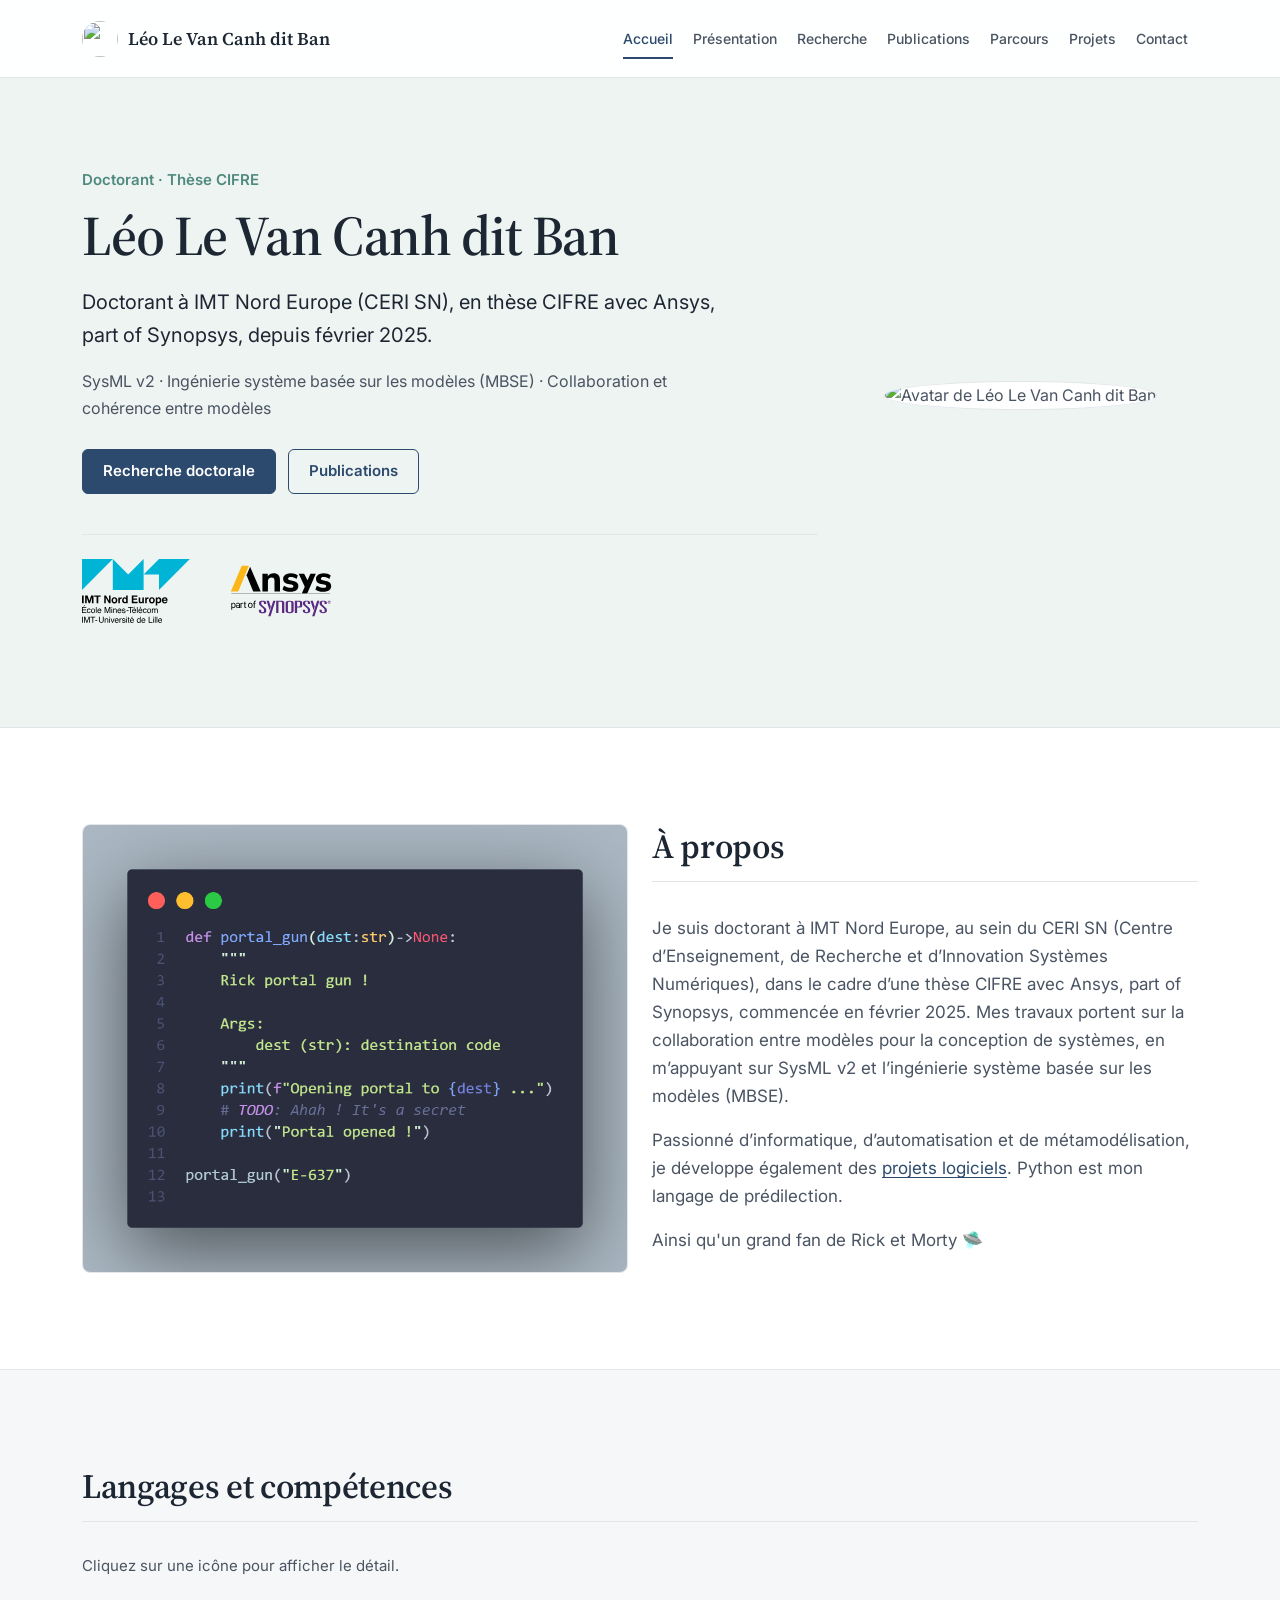
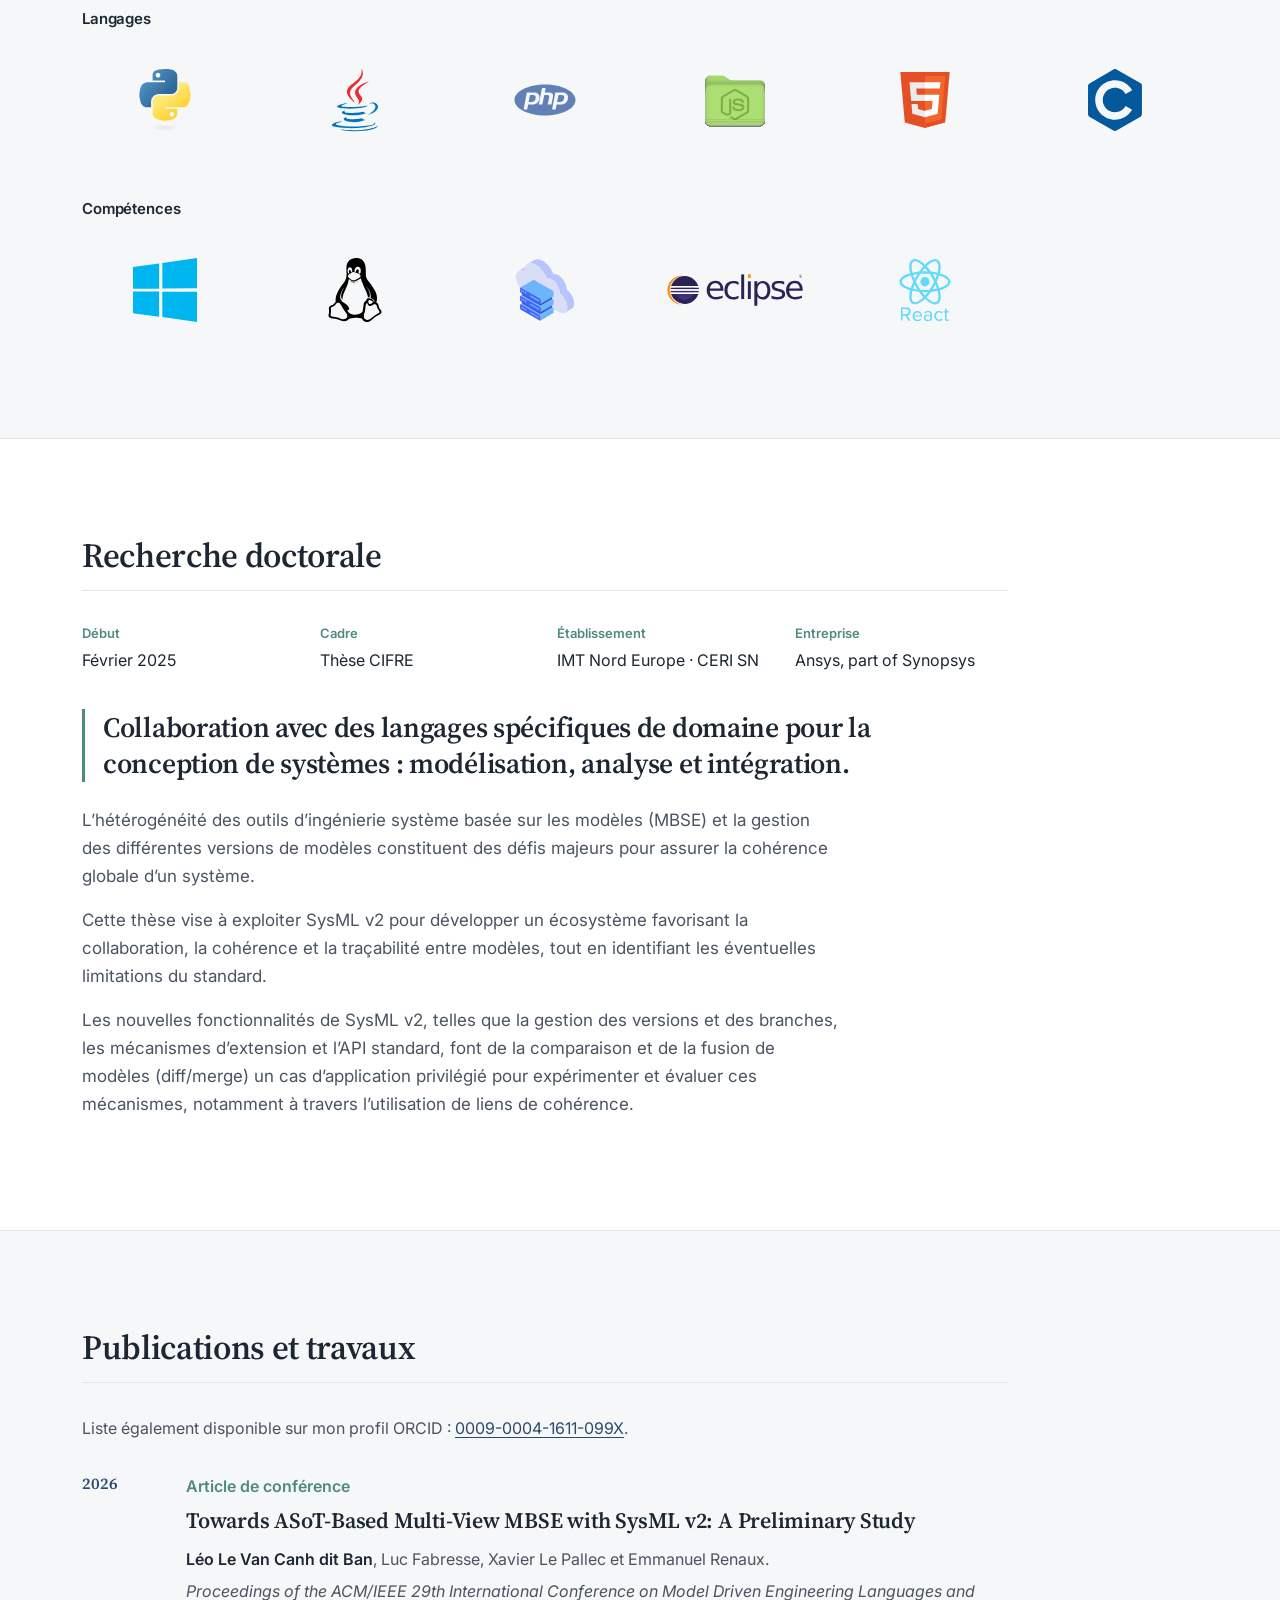
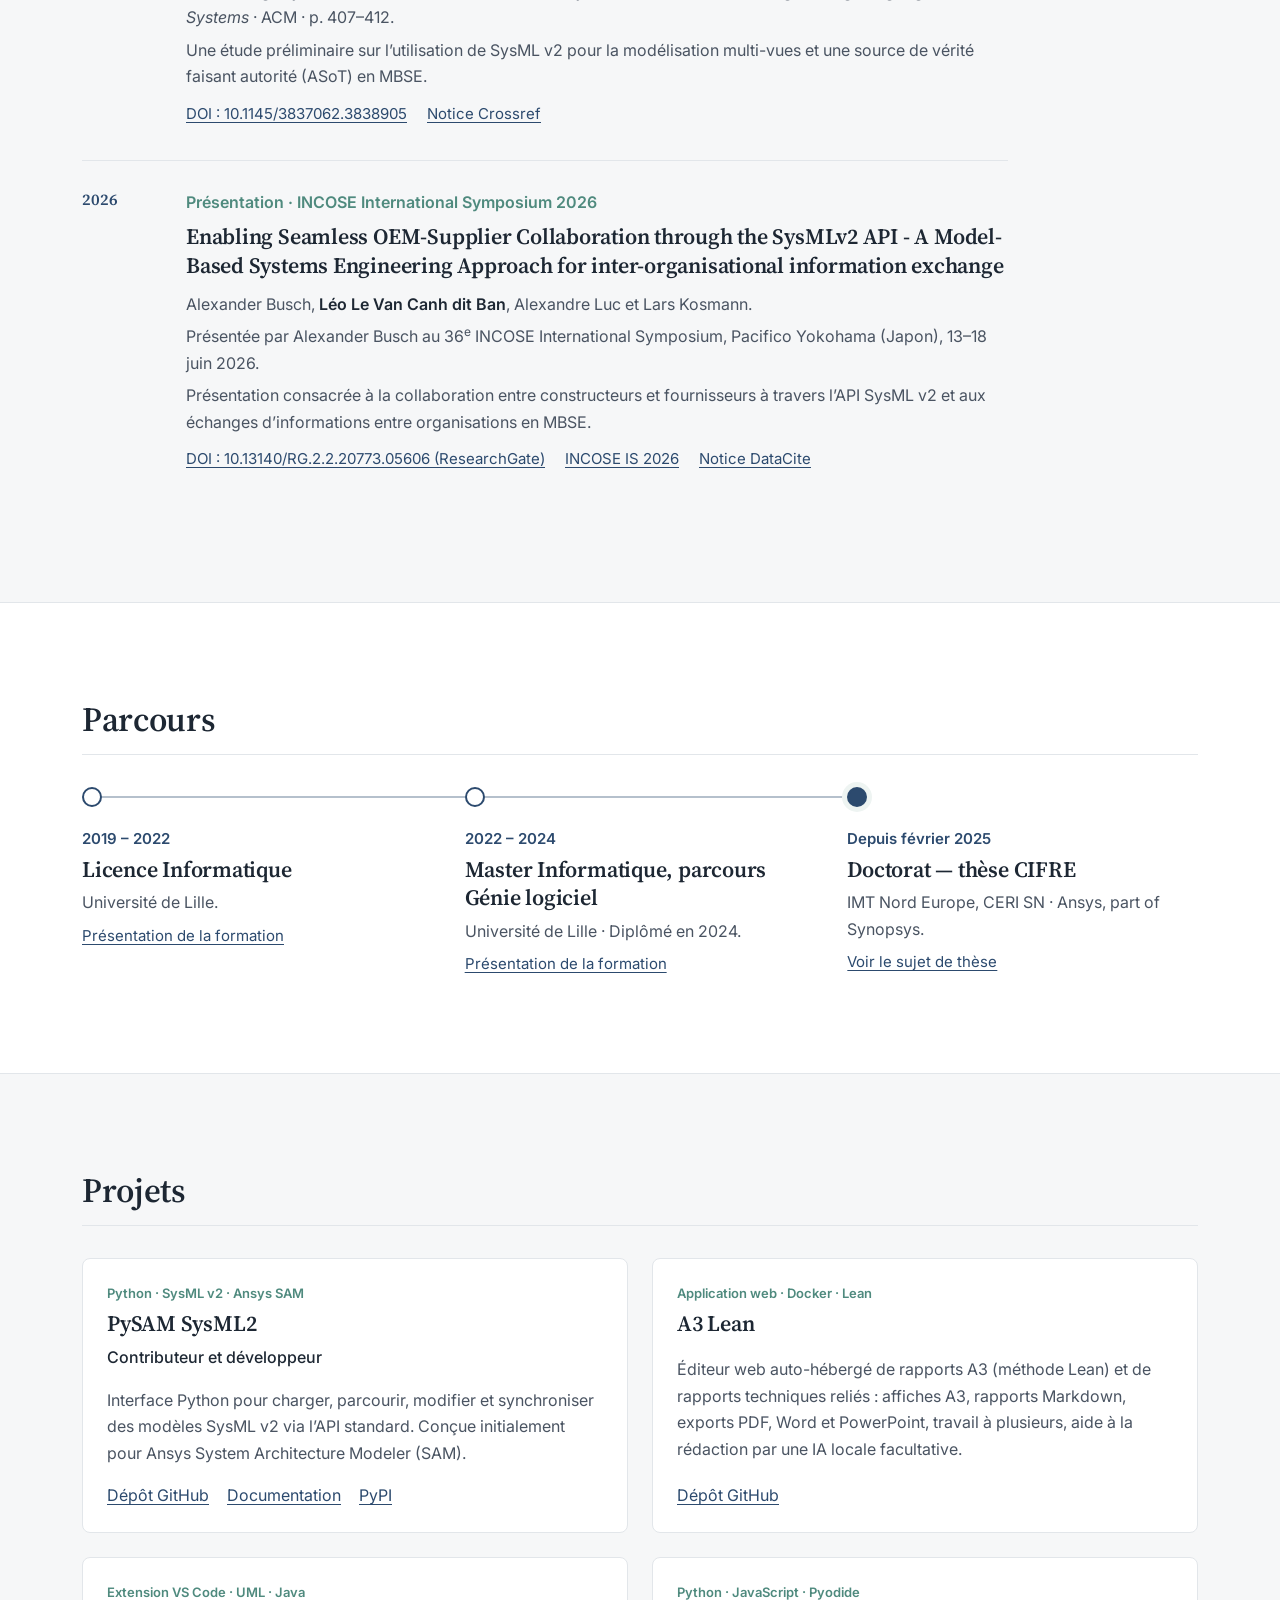
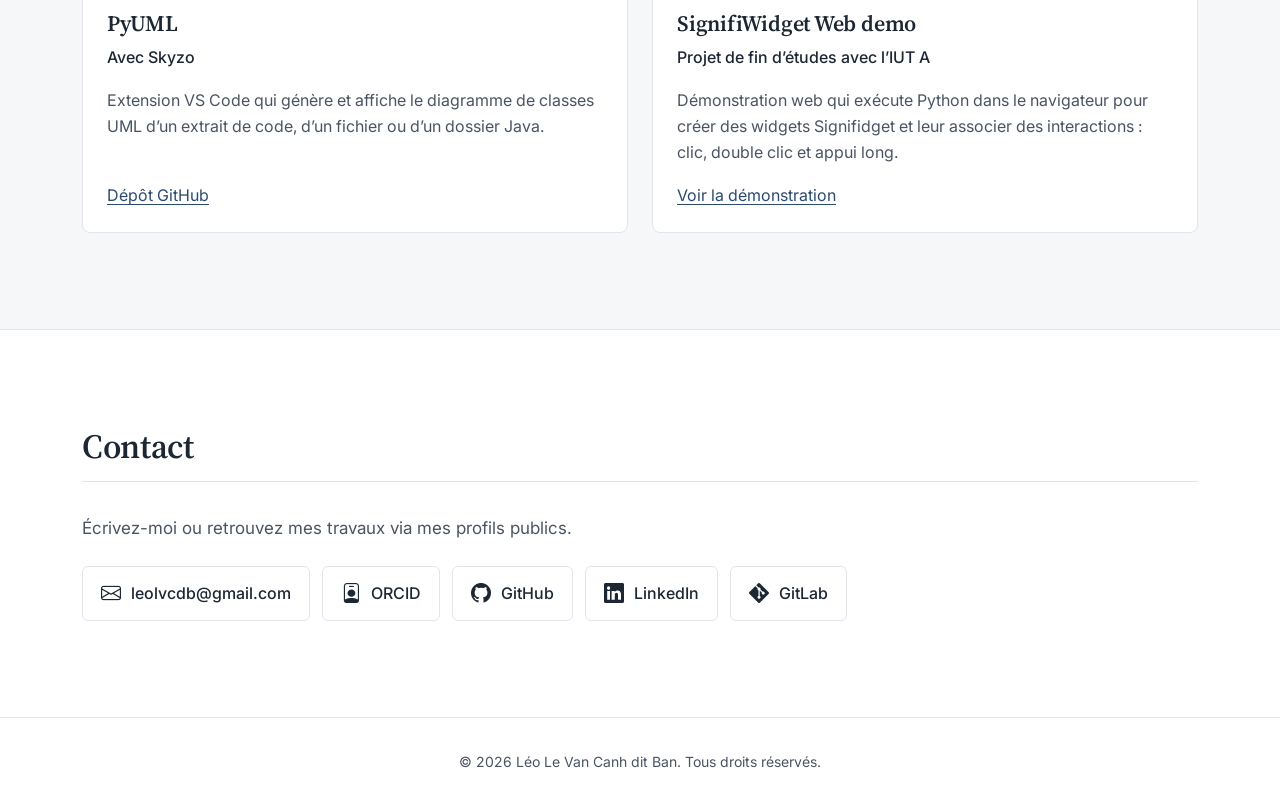
==== commit 2719f460: "Préciser la présentation INCOSE IS 2026 Présentée par Alexander Busch au 36e INCOSE International Sy" ====
--- a/index.html
+++ b/index.html
@@ -312,13 +312,16 @@
                             <li class="publication">
                                 <p class="publication-year">2026</p>
                                 <article>
-                                    <p class="publication-kind">Présentation · ResearchGate</p>
+                                    <p class="publication-kind">Présentation · INCOSE International Symposium 2026</p>
                                     <h3 lang="en">Enabling Seamless OEM-Supplier Collaboration through the SysMLv2 API - A Model-Based Systems Engineering Approach for inter-organisational information exchange</h3>
                                     <p>Alexander Busch, <strong>Léo Le Van Canh dit Ban</strong>, Alexandre Luc et Lars Kosmann.</p>
+                                    <p>Présentée par Alexander Busch au 36<sup>e</sup> INCOSE International Symposium,
+                                        Pacifico Yokohama (Japon), 13–18 juin 2026.</p>
                                     <p>Présentation consacrée à la collaboration entre constructeurs et fournisseurs
                                         à travers l’API SysML v2 et aux échanges d’informations entre organisations en MBSE.</p>
                                     <p class="publication-links">
-                                        <a class="text-link" href="https://doi.org/10.13140/RG.2.2.20773.05606" target="_blank" rel="noopener">DOI : 10.13140/RG.2.2.20773.05606</a>
+                                        <a class="text-link" href="https://doi.org/10.13140/RG.2.2.20773.05606" target="_blank" rel="noopener">DOI : 10.13140/RG.2.2.20773.05606 (ResearchGate)</a>
+                                        <a class="text-link" href="https://www.incose.org/events-education/international-symposium-2026/" target="_blank" rel="noopener">INCOSE IS 2026</a>
                                         <a class="text-link" href="https://api.datacite.org/dois/10.13140/RG.2.2.20773.05606" target="_blank" rel="noopener">Notice DataCite</a>
                                     </p>
                                 </article>
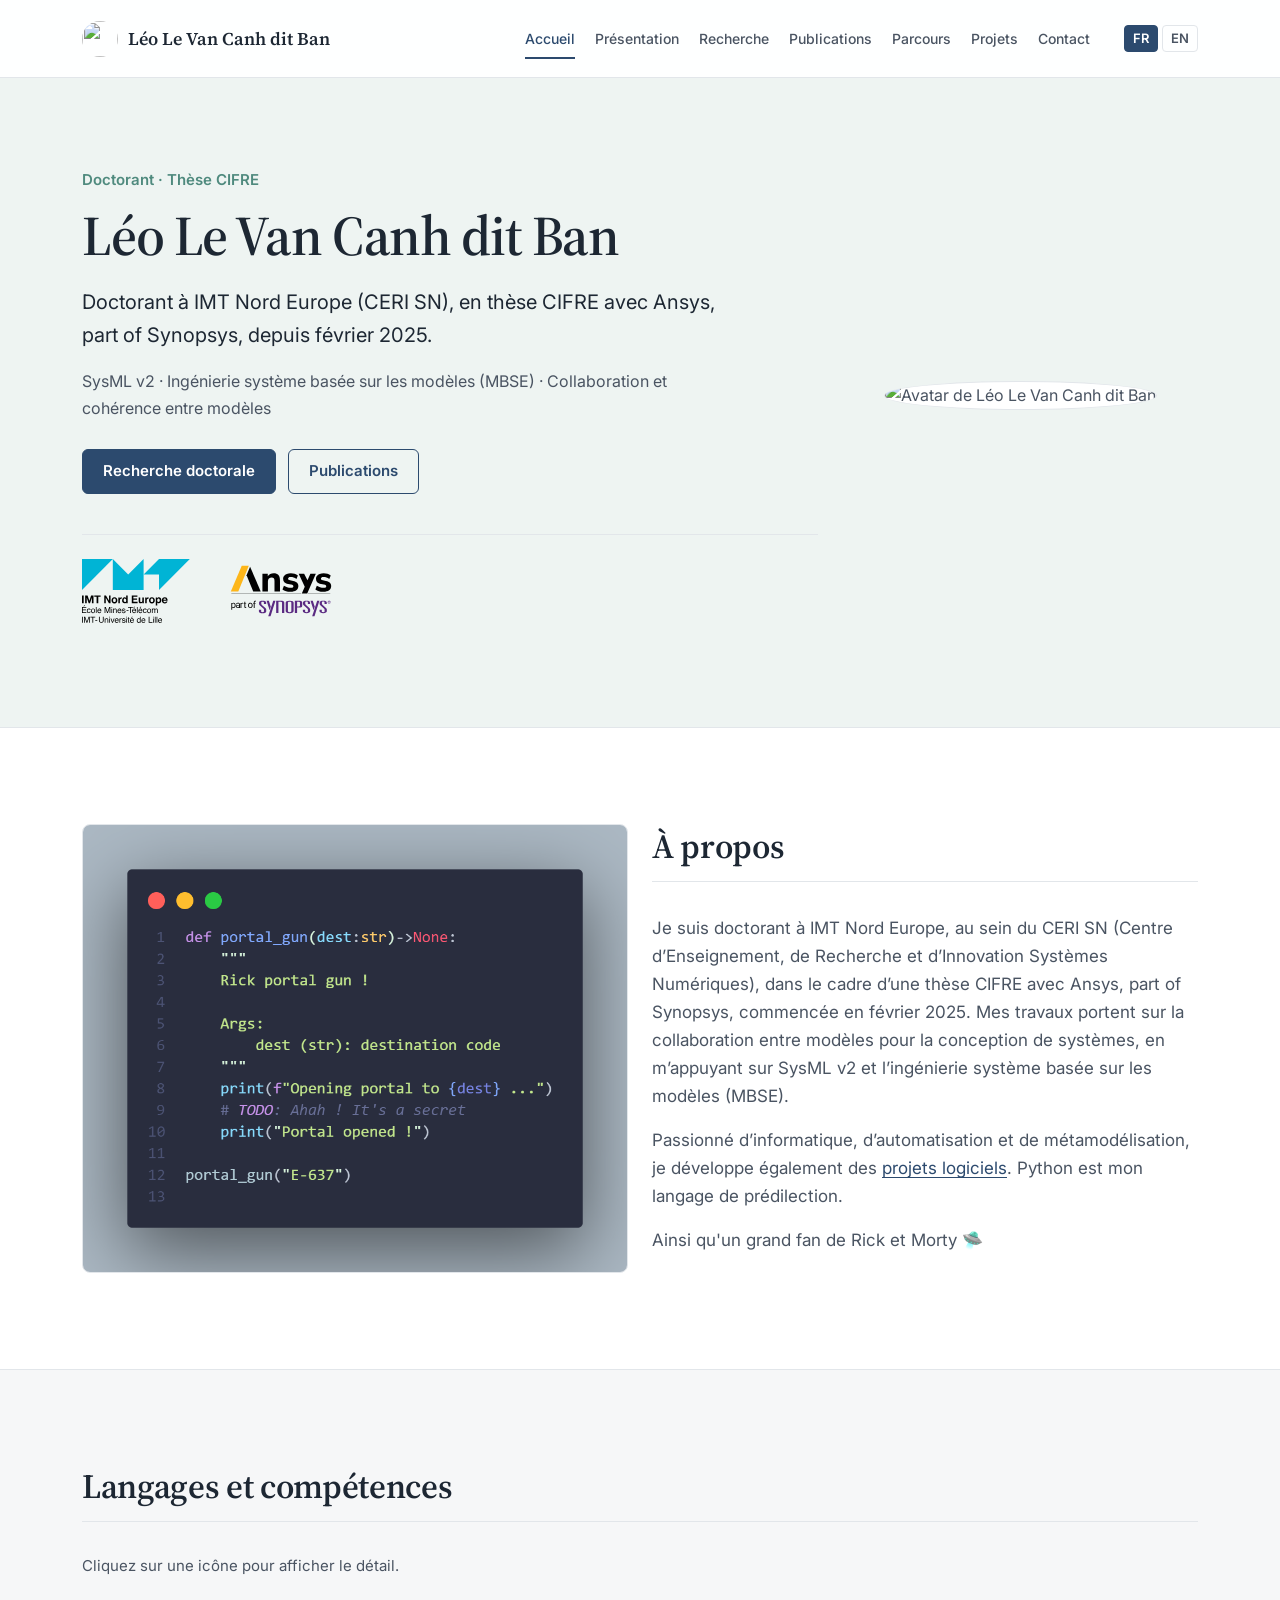
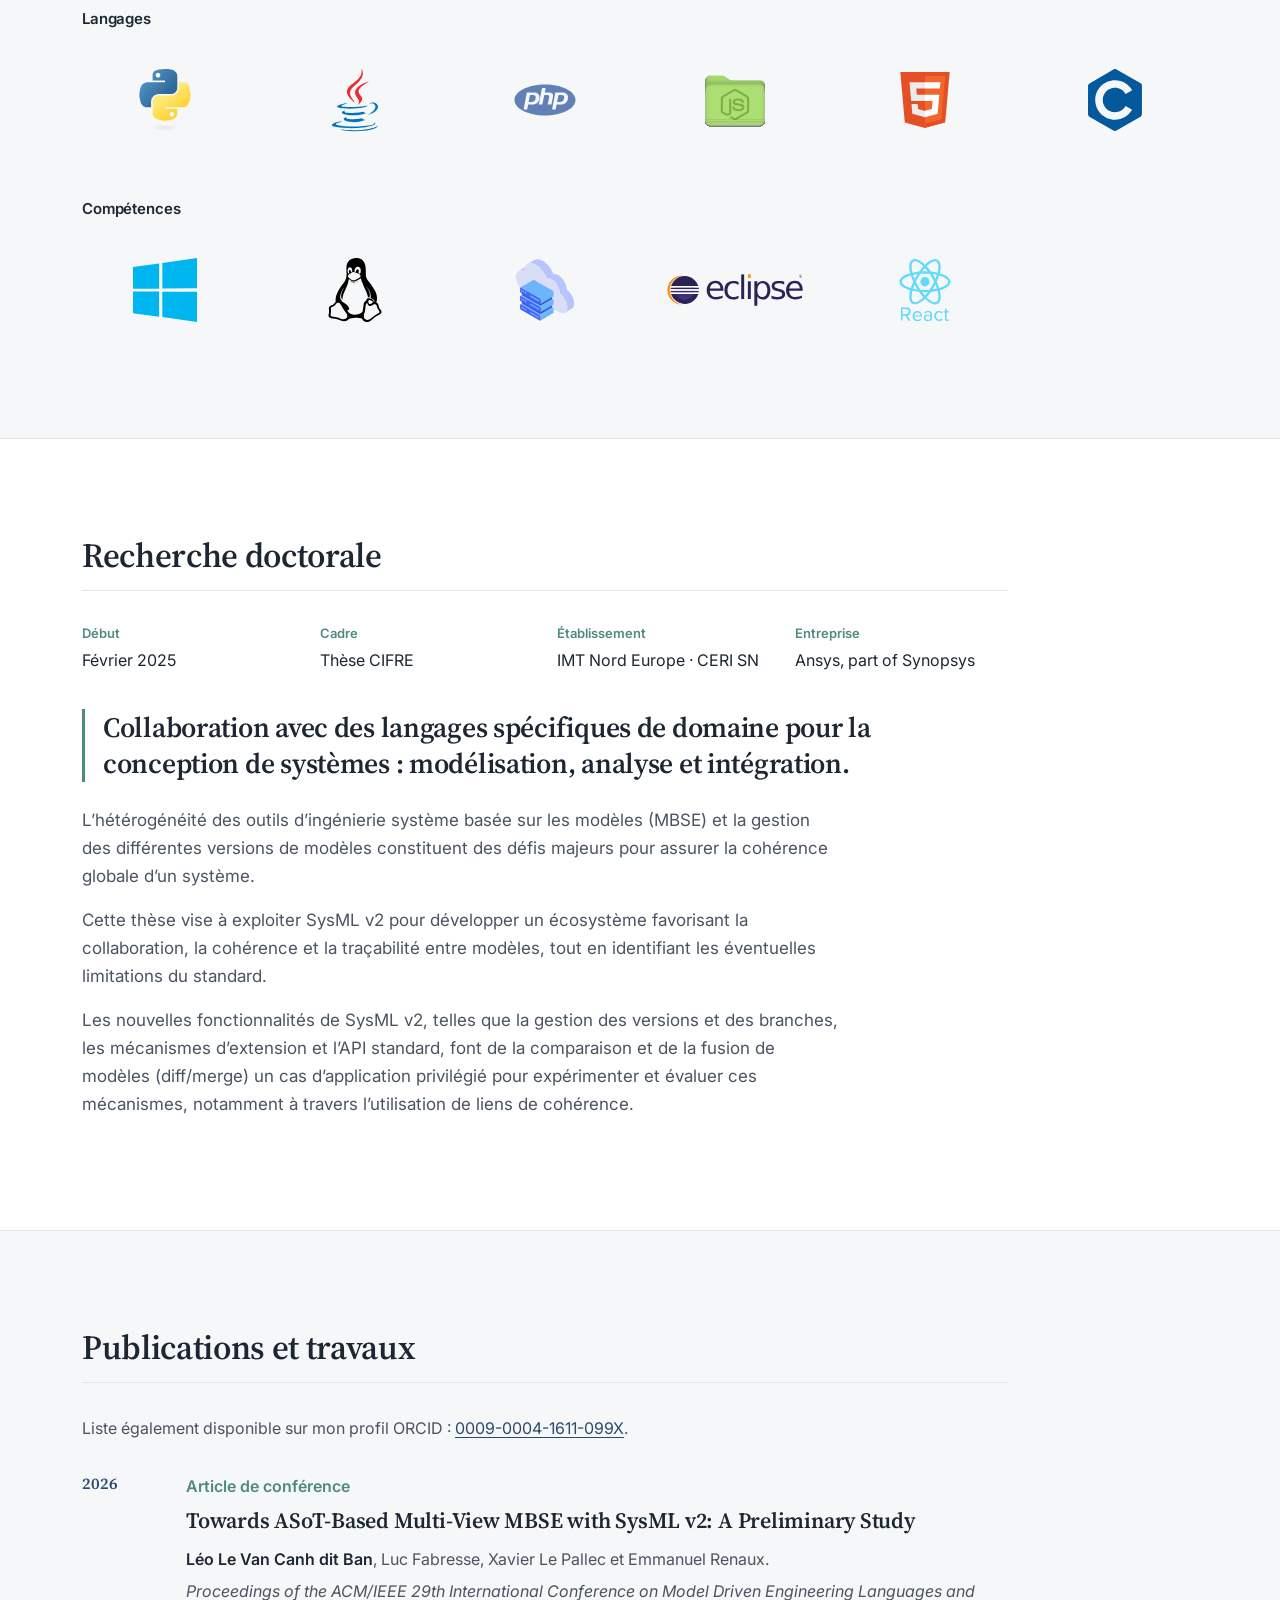
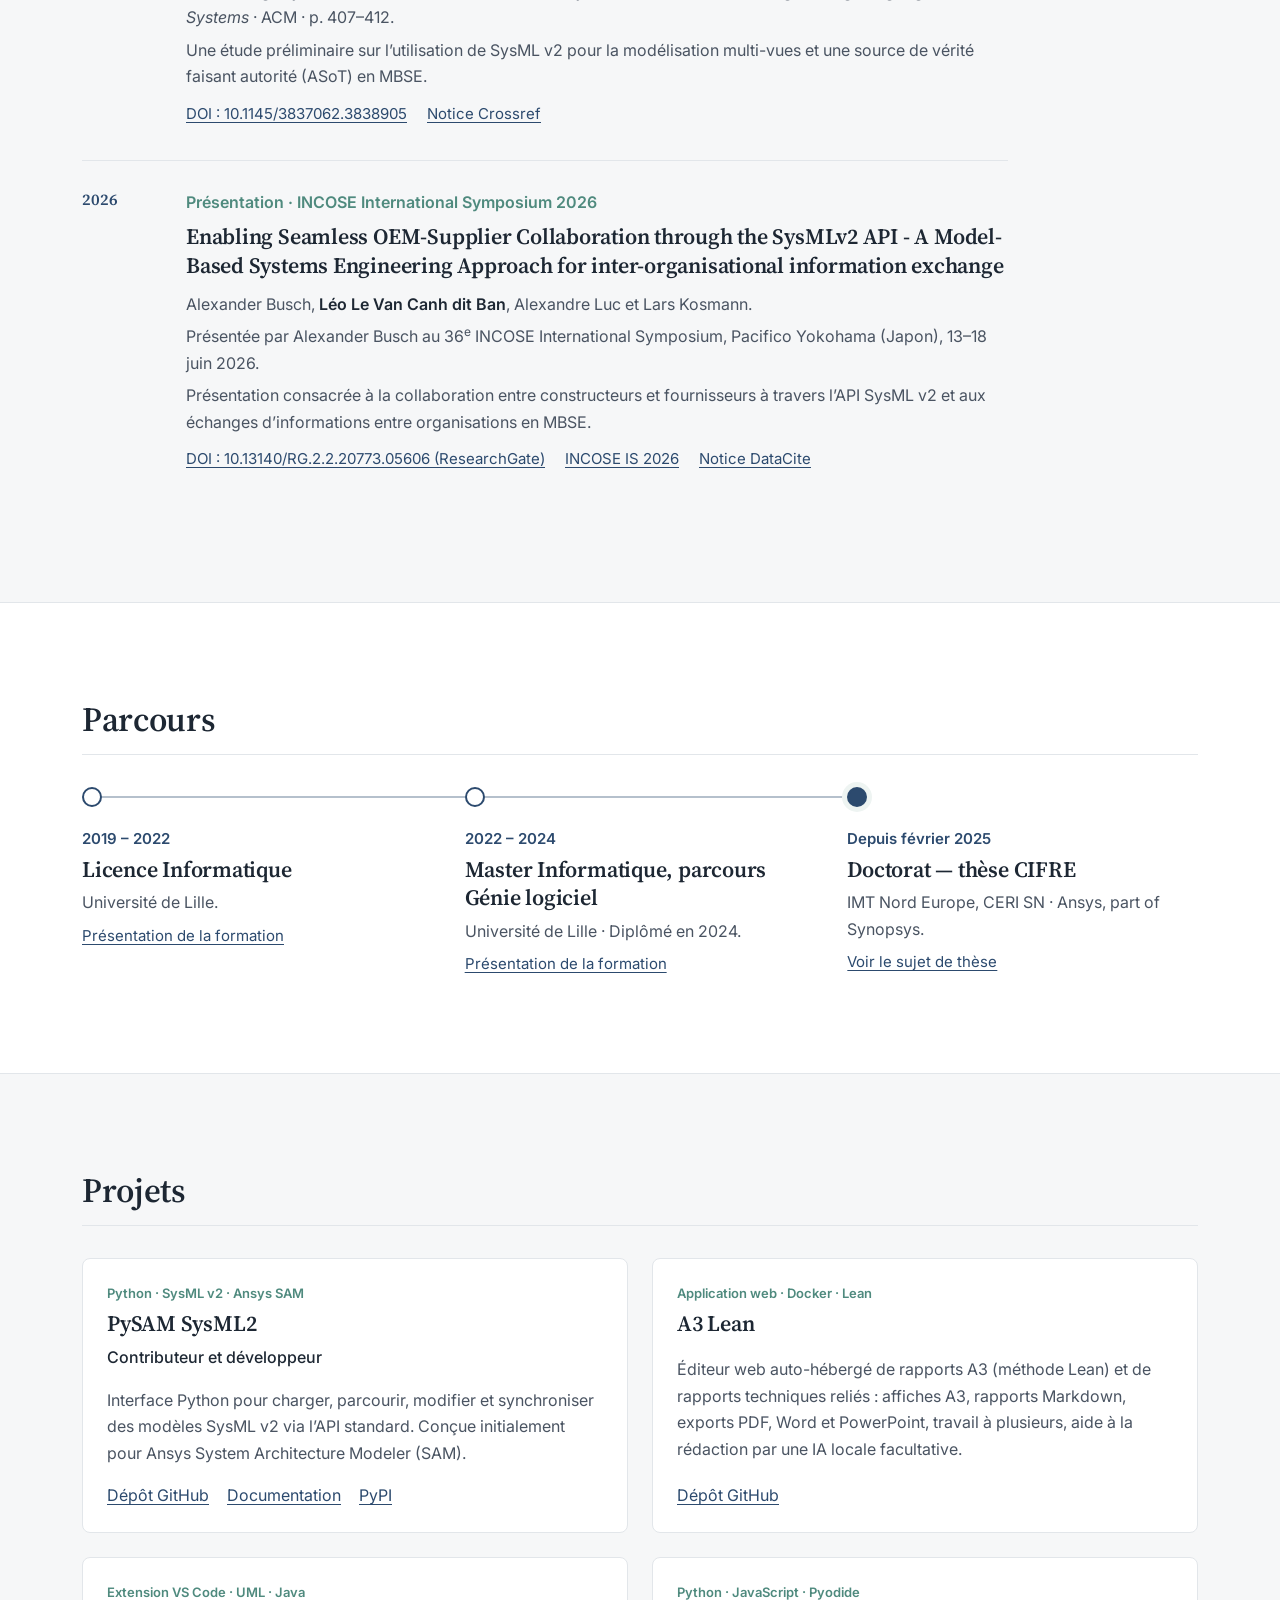
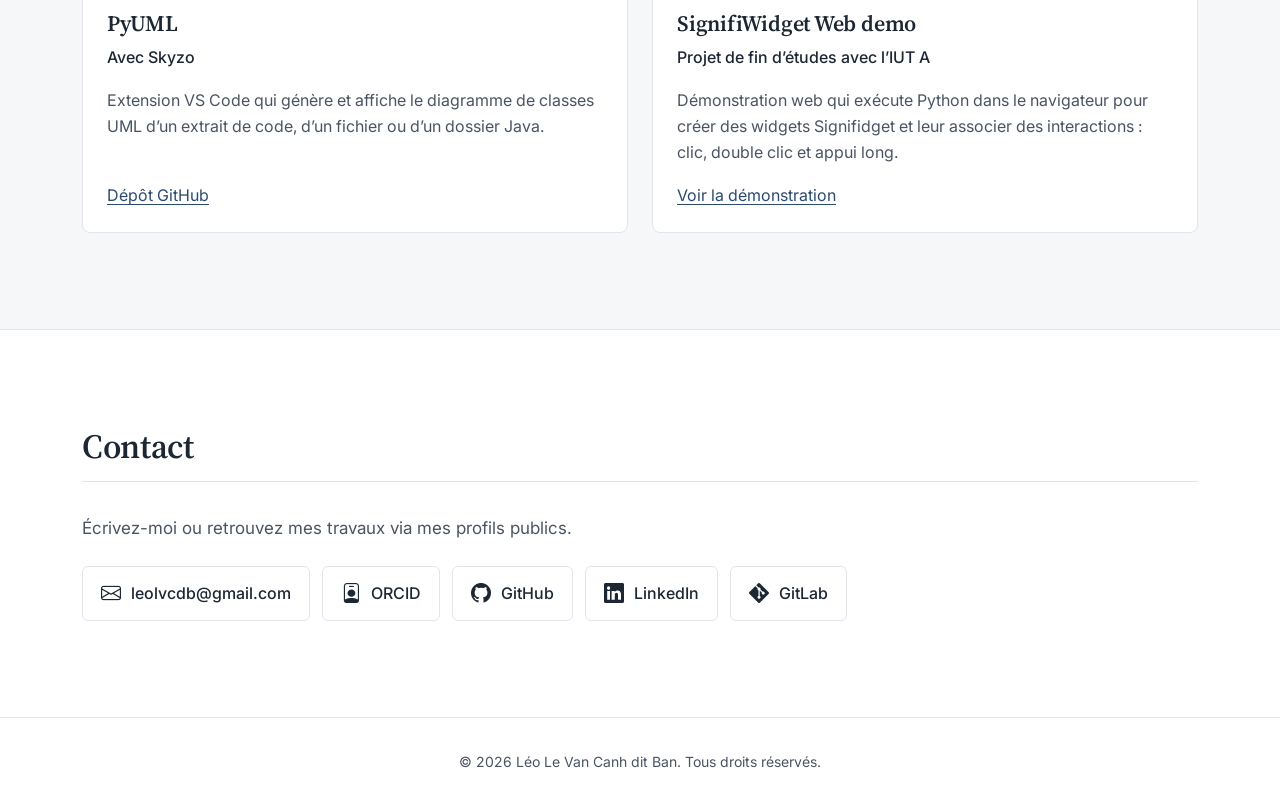
==== commit 34cd2aa2: "Ajouter la version anglaise du portfolio - Page /en/ traduite, titre de thèse en traduction anglaise" ====
--- a/index.html
+++ b/index.html
@@ -8,9 +8,13 @@
     <meta name="description" content="Léo Le Van Canh dit Ban, doctorant à IMT Nord Europe (CERI SN) en thèse CIFRE avec Ansys, part of Synopsys : thèse, publications et projets sur SysML v2, le MBSE et la collaboration entre modèles.">
     <meta name="author" content="Léo Le Van Canh dit Ban">
     <link rel="canonical" href="https://rouxhero.github.io/">
+    <link rel="alternate" hreflang="fr" href="https://rouxhero.github.io/">
+    <link rel="alternate" hreflang="en" href="https://rouxhero.github.io/en/">
+    <link rel="alternate" hreflang="x-default" href="https://rouxhero.github.io/">
     <link rel="me" href="https://orcid.org/0009-0004-1611-099X">
     <meta property="og:type" content="website">
     <meta property="og:locale" content="fr_FR">
+    <meta property="og:locale:alternate" content="en_US">
     <meta property="og:title" content="Léo Le Van Canh dit Ban — Doctorant · SysML v2 et MBSE">
     <meta property="og:description" content="Thèse CIFRE à IMT Nord Europe (CERI SN) avec Ansys, part of Synopsys : collaboration, cohérence et traçabilité entre modèles avec SysML v2.">
     <meta property="og:url" content="https://rouxhero.github.io/">
@@ -57,6 +61,11 @@
                     alt="">
                 <span>Léo Le Van Canh dit Ban</span>
             </a>
+
+            <div class="lang-switch ms-auto me-3 me-lg-0 ms-lg-4 order-lg-last" role="group" aria-label="Langue">
+                <span class="lang-current" aria-current="page">FR</span>
+                <a href="en/" hreflang="en" lang="en" title="English version">EN</a>
+            </div>
 
             <button class="navbar-toggler" type="button" data-bs-toggle="collapse" data-bs-target="#navbarNav"
                 aria-controls="navbarNav" aria-expanded="false" aria-label="Ouvrir la navigation">
--- a/css/style.css
+++ b/css/style.css
@@ -1358,6 +1358,37 @@
     border-radius: 50%;
 }
 
+.lang-switch {
+    display: flex;
+    align-items: center;
+    gap: 4px;
+    font-size: 13px;
+    font-weight: 600;
+    line-height: 1;
+}
+
+.lang-switch a,
+.lang-switch .lang-current {
+    border: 1px solid var(--border-color);
+    border-radius: 4px;
+    padding: 6px 8px;
+}
+
+.lang-switch a {
+    color: var(--p-color);
+}
+
+.lang-switch a:hover {
+    border-color: var(--primary-color);
+    color: var(--primary-color);
+}
+
+.lang-switch .lang-current {
+    background: var(--primary-color);
+    border-color: var(--primary-color);
+    color: var(--white-color);
+}
+
 .navbar-nav .nav-link,
 .is-sticky .navbar-nav .nav-link {
     color: var(--p-color);
@@ -1828,6 +1859,7 @@
 
     .navbar-brand span {
         font-size: 16px;
+        white-space: nowrap;
     }
 
     .section-heading {
@@ -1877,3 +1909,31 @@
         height: auto;
     }
 }
+
+@media screen and (max-width: 419px) {
+    .brand-avatar {
+        display: none;
+    }
+
+    .navbar-brand span {
+        font-size: 15px;
+    }
+
+    .lang-switch {
+        margin-right: 10px !important;
+    }
+}
+@media screen and (max-width: 359px) {
+    .navbar-brand span {
+        font-size: 14px;
+    }
+
+    .lang-switch a,
+    .lang-switch .lang-current {
+        padding: 5px 6px;
+    }
+
+    .lang-switch {
+        margin-right: 8px !important;
+    }
+}
